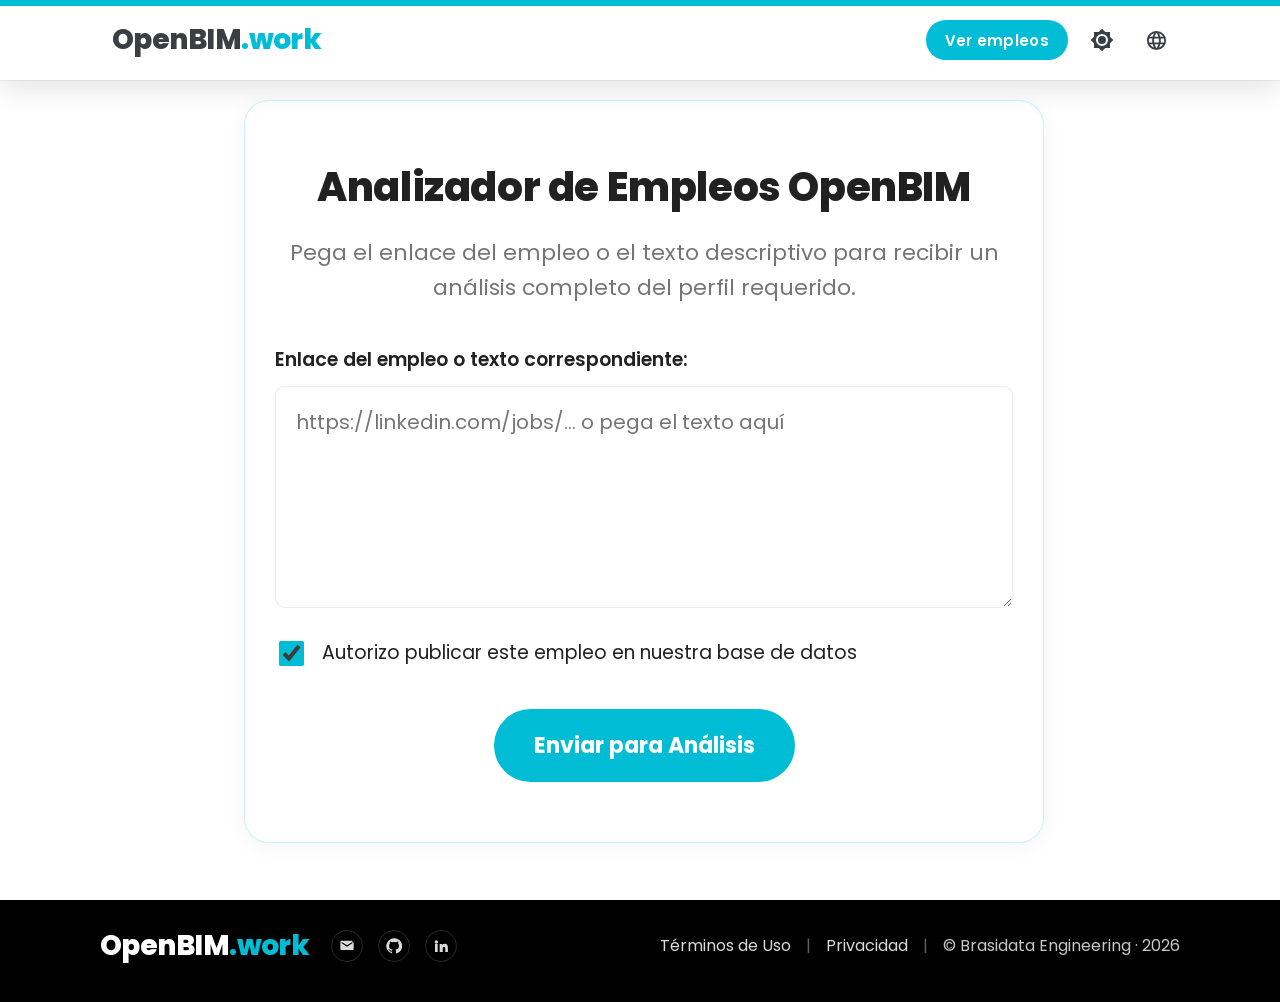
==== es/index.html @ c47ef0d1 "Deployed c40ba48 with MkDocs version: 1.6.1" ====
<!doctype html>
<html lang="es" class="no-js">
  <head>
    
      <meta charset="utf-8">
      <meta name="viewport" content="width=device-width,initial-scale=1">
      
        <meta name="description" content="Analise vagas e perfis profissionais na área de OpenBIM">
      
      
        <meta name="author" content="Elias M. P. Junior">
      
      
        <link rel="canonical" href="https://openbim.work/es/">
      
      
      
      
        
          <link rel="alternate" href="/" hreflang="en">
        
          <link rel="alternate" href="/pt/" hreflang="pt">
        
          <link rel="alternate" href="/es/" hreflang="es">
        
      
      
      <link rel="icon" href="../assets/images/logo-light.png">
      <meta name="generator" content="mkdocs-1.6.1, mkdocs-material-9.7.6">
    
    
      
        <title>Inicio - OpenBIM.work</title>
      
    
    
      <link rel="stylesheet" href="../assets/stylesheets/main.484c7ddc.min.css">
      
        
        <link rel="stylesheet" href="../assets/stylesheets/palette.ab4e12ef.min.css">
      
      


    
    
      
    
    
      
        
        
        <link rel="preconnect" href="https://fonts.gstatic.com" crossorigin>
        <link rel="stylesheet" href="https://fonts.googleapis.com/css?family=Poppins:300,300i,400,400i,700,700i%7CRoboto+Mono:400,400i,700,700i&display=fallback">
        <style>:root{--md-text-font:"Poppins";--md-code-font:"Roboto Mono"}</style>
      
    
    
      <link rel="stylesheet" href="../assets/stylesheets/extra.css?v=20">
    
    <script>__md_scope=new URL("..",location),__md_hash=e=>[...e].reduce(((e,_)=>(e<<5)-e+_.charCodeAt(0)),0),__md_get=(e,_=localStorage,t=__md_scope)=>JSON.parse(_.getItem(t.pathname+"."+e)),__md_set=(e,_,t=localStorage,a=__md_scope)=>{try{t.setItem(a.pathname+"."+e,JSON.stringify(_))}catch(e){}}</script>
    
      

    
    
  </head>
  
  
    
    
      
    
    
    
    
    <body dir="ltr" data-md-color-scheme="default" data-md-color-primary="cyan" data-md-color-accent="blue">
  
    
    <input class="md-toggle" data-md-toggle="drawer" type="checkbox" id="__drawer" autocomplete="off">
    <input class="md-toggle" data-md-toggle="search" type="checkbox" id="__search" autocomplete="off">
    <label class="md-overlay" for="__drawer"></label>
    <div data-md-component="skip">
      
    </div>
    <div data-md-component="announce">
      
    </div>
    
    
      

  






  
  
  
  


<header class="md-header md-header--shadow" data-md-component="header">
  <nav class="md-header__inner md-grid" aria-label="Cabecera">
    <a href="./" title="OpenBIM.work" class="md-header__button md-logo" aria-label="OpenBIM.work" data-md-component="logo">
      <style>
.ob-logo {
  font-family: 'Poppins', sans-serif;
  font-size: 1.4rem;
  font-weight: 800;
  letter-spacing: -0.02em;
  color: #3b3f43; /* default dark text for light theme */
  display: flex;
  align-items: center;
  text-decoration: none !important;
}
html[data-md-color-scheme="slate"] .ob-logo,
body[data-md-color-scheme="slate"] .ob-logo {
  color: #ffffff; /* white text for dark theme */
}
.ob-logo .work {
  color: #00bcd4; /* cyan for .work */
}
</style>
<div class="ob-logo">
  OpenBIM<span class="work">.work</span>
</div>
    </a>
    <label class="md-header__button md-icon" for="__drawer">
      
      <svg xmlns="http://www.w3.org/2000/svg" viewBox="0 0 24 24"><path d="M3 6h18v2H3zm0 5h18v2H3zm0 5h18v2H3z"/></svg>
    </label>
    <div class="md-header__title" data-md-component="header-title">
      <div class="md-header__ellipsis">
        <div class="md-header__topic">
          <span class="md-ellipsis">
            OpenBIM.work
          </span>
        </div>
        <div class="md-header__topic" data-md-component="header-topic">
          <span class="md-ellipsis">
            
              Inicio
            
          </span>
        </div>
      </div>
    </div>

    <div class="bd-header-actions" aria-label="Header actions">
      <div class="bd-header-ctas" aria-label="Header CTAs">
        <a class="bd-header-cta bd-header-cta--primary" href="#" target="_blank" rel="noopener">Ver empleos</a>
      </div>

      
        
          <form class="md-header__option" data-md-component="palette">
  
    
    
    
    <input class="md-option" data-md-color-media="" data-md-color-scheme="default" data-md-color-primary="cyan" data-md-color-accent="blue"  aria-label="Switch to dark mode"  type="radio" name="__palette" id="__palette_0">
    
      <label class="md-header__button md-icon" title="Switch to dark mode" for="__palette_1" hidden>
        <svg xmlns="http://www.w3.org/2000/svg" viewBox="0 0 24 24"><path d="M12 8a4 4 0 0 0-4 4 4 4 0 0 0 4 4 4 4 0 0 0 4-4 4 4 0 0 0-4-4m0 10a6 6 0 0 1-6-6 6 6 0 0 1 6-6 6 6 0 0 1 6 6 6 6 0 0 1-6 6m8-9.31V4h-4.69L12 .69 8.69 4H4v4.69L.69 12 4 15.31V20h4.69L12 23.31 15.31 20H20v-4.69L23.31 12z"/></svg>
      </label>
    
  
    
    
    
    <input class="md-option" data-md-color-media="" data-md-color-scheme="slate" data-md-color-primary="cyan" data-md-color-accent="blue"  aria-label="Switch to light mode"  type="radio" name="__palette" id="__palette_1">
    
      <label class="md-header__button md-icon" title="Switch to light mode" for="__palette_0" hidden>
        <svg xmlns="http://www.w3.org/2000/svg" viewBox="0 0 24 24"><path d="M12 18c-.89 0-1.74-.2-2.5-.55C11.56 16.5 13 14.42 13 12s-1.44-4.5-3.5-5.45C10.26 6.2 11.11 6 12 6a6 6 0 0 1 6 6 6 6 0 0 1-6 6m8-9.31V4h-4.69L12 .69 8.69 4H4v4.69L.69 12 4 15.31V20h4.69L12 23.31 15.31 20H20v-4.69L23.31 12z"/></svg>
      </label>
    
  
</form>
        
      
      
        <script>var palette=__md_get("__palette");if(palette&&palette.color){if("(prefers-color-scheme)"===palette.color.media){var media=matchMedia("(prefers-color-scheme: light)"),input=document.querySelector(media.matches?"[data-md-color-media='(prefers-color-scheme: light)']":"[data-md-color-media='(prefers-color-scheme: dark)']");palette.color.media=input.getAttribute("data-md-color-media"),palette.color.scheme=input.getAttribute("data-md-color-scheme"),palette.color.primary=input.getAttribute("data-md-color-primary"),palette.color.accent=input.getAttribute("data-md-color-accent")}for(var[key,value]of Object.entries(palette.color))document.body.setAttribute("data-md-color-"+key,value)}</script>
      
      
        <div class="md-header__option">
  <div class="md-select">
    
    <button class="md-header__button md-icon" aria-label="Seleccionar idioma">
      <svg xmlns="http://www.w3.org/2000/svg" viewBox="0 0 24 24"><path d="M16.36 14c.08-.66.14-1.32.14-2s-.06-1.34-.14-2h3.38c.16.64.26 1.31.26 2s-.1 1.36-.26 2m-5.15 5.56c.6-1.11 1.06-2.31 1.38-3.56h2.95a8.03 8.03 0 0 1-4.33 3.56M14.34 14H9.66c-.1-.66-.16-1.32-.16-2s.06-1.35.16-2h4.68c.09.65.16 1.32.16 2s-.07 1.34-.16 2M12 19.96c-.83-1.2-1.5-2.53-1.91-3.96h3.82c-.41 1.43-1.08 2.76-1.91 3.96M8 8H5.08A7.92 7.92 0 0 1 9.4 4.44C8.8 5.55 8.35 6.75 8 8m-2.92 8H8c.35 1.25.8 2.45 1.4 3.56A8 8 0 0 1 5.08 16m-.82-2C4.1 13.36 4 12.69 4 12s.1-1.36.26-2h3.38c-.08.66-.14 1.32-.14 2s.06 1.34.14 2M12 4.03c.83 1.2 1.5 2.54 1.91 3.97h-3.82c.41-1.43 1.08-2.77 1.91-3.97M18.92 8h-2.95a15.7 15.7 0 0 0-1.38-3.56c1.84.63 3.37 1.9 4.33 3.56M12 2C6.47 2 2 6.5 2 12a10 10 0 0 0 10 10 10 10 0 0 0 10-10A10 10 0 0 0 12 2"/></svg>
    </button>
    <div class="md-select__inner">
      <ul class="md-select__list">
        
          <li class="md-select__item">
            <a href="/" hreflang="en" class="md-select__link">
              English
            </a>
          </li>
        
          <li class="md-select__item">
            <a href="/pt/" hreflang="pt" class="md-select__link">
              Português
            </a>
          </li>
        
          <li class="md-select__item">
            <a href="/es/" hreflang="es" class="md-select__link">
              Español
            </a>
          </li>
        
      </ul>
    </div>
  </div>
</div>
      
    </div>

    
    
  </nav>
  
</header>
    
    <div class="md-container" data-md-component="container">
      
      
        
          
        
      
      <main class="md-main" data-md-component="main">
        <div class="md-main__inner md-grid">
          
            
              
                
              
              <div class="md-sidebar md-sidebar--primary" data-md-component="sidebar" data-md-type="navigation" >
                <div class="md-sidebar__scrollwrap">
                  <div class="md-sidebar__inner">
                    



<nav class="md-nav md-nav--primary" aria-label="Navegación" data-md-level="0">
  <label class="md-nav__title" for="__drawer">
    <a href="./" title="OpenBIM.work" class="md-nav__button md-logo" aria-label="OpenBIM.work" data-md-component="logo">
      <style>
.ob-logo {
  font-family: 'Poppins', sans-serif;
  font-size: 1.4rem;
  font-weight: 800;
  letter-spacing: -0.02em;
  color: #3b3f43; /* default dark text for light theme */
  display: flex;
  align-items: center;
  text-decoration: none !important;
}
html[data-md-color-scheme="slate"] .ob-logo,
body[data-md-color-scheme="slate"] .ob-logo {
  color: #ffffff; /* white text for dark theme */
}
.ob-logo .work {
  color: #00bcd4; /* cyan for .work */
}
</style>
<div class="ob-logo">
  OpenBIM<span class="work">.work</span>
</div>
    </a>
  </label>
  
  <ul class="md-nav__list" data-md-scrollfix>
    
      
    
  </ul>
</nav>
                  </div>
                </div>
              </div>
            
            
              
                
              
              <div class="md-sidebar md-sidebar--secondary" data-md-component="sidebar" data-md-type="toc" hidden>
                <div class="md-sidebar__scrollwrap">
                  <div class="md-sidebar__inner">
                    

<nav class="md-nav md-nav--secondary" aria-label="Tabla de contenidos">
  
  
  
  
</nav>
                  </div>
                </div>
              </div>
            
          
          
            <div class="md-content" data-md-component="content">
              
              <article class="md-content__inner md-typeset">
                
                  
  




<style>
.job-analyzer-container {
  max-width: 800px;
  margin: 0 auto;
  padding: 3rem 1.5rem;
  background: var(--md-default-bg-color);
  border-radius: 1.25rem;
  box-shadow: 0 4px 20px rgba(0,0,0,0.05);
  border: 1px solid rgba(0, 188, 212, 0.2);
  text-align: center;
}
html[data-md-color-scheme="slate"] .job-analyzer-container {
  background: var(--md-default-bg-color);
  box-shadow: 0 4px 20px rgba(0,0,0,0.25);
  border: 1px solid rgba(0, 188, 212, 0.4);
}

.job-analyzer-container h1 {
  font-size: 2rem;
  font-weight: 800;
  margin-bottom: 1rem;
  color: var(--md-default-fg-color);
}

.job-analyzer-container p.subtitle {
  font-size: 1.1rem;
  color: var(--md-default-fg-color--light);
  margin-bottom: 2rem;
}

.job-form {
  display: flex;
  flex-direction: column;
  gap: 1.5rem;
  text-align: left;
}

.form-group {
  display: flex;
  flex-direction: column;
  gap: 0.5rem;
}

.form-group label {
  font-weight: 600;
  font-size: 0.95rem;
  color: var(--md-default-fg-color);
}

.form-control {
  width: 100%;
  padding: 1rem;
  border-radius: 0.5rem;
  border: 1px solid var(--md-default-fg-color--lightest);
  background: var(--md-default-bg-color);
  color: var(--md-default-fg-color);
  font-family: inherit;
  font-size: 1rem;
  resize: vertical;
  transition: border-color 0.2s;
}

.form-control:focus {
  outline: none;
  border-color: #00bcd4;
  box-shadow: 0 0 0 3px rgba(0, 188, 212, 0.1);
}

.toggle-group {
  display: flex;
  align-items: center;
  gap: 0.75rem;
  cursor: pointer;
}

.toggle-group input[type="checkbox"] {
  width: 1.25rem;
  height: 1.25rem;
  cursor: pointer;
  accent-color: #00bcd4;
}

.toggle-group span {
  font-size: 0.95rem;
  color: var(--md-default-fg-color);
  user-select: none;
}

.btn-send {
  background-color: #00bcd4;
  color: #fff;
  border: none;
  padding: 1rem 2rem;
  border-radius: 999px;
  font-weight: 700;
  font-size: 1.1rem;
  cursor: pointer;
  transition: filter 0.2s;
  align-self: center;
  margin-top: 0.5rem;
}

.btn-send:hover {
  filter: brightness(0.9);
}
</style>

<div class="job-analyzer-container">
  <h1>Analizador de Empleos OpenBIM</h1>
  <p class="subtitle">Pega el enlace del empleo o el texto descriptivo para recibir un análisis completo del perfil requerido.</p>

  <form class="job-form" onsubmit="event.preventDefault(); alert('En desarrollo...');">
    <div class="form-group">
      <label for="job-input">Enlace del empleo o texto correspondiente:</label>
      <textarea id="job-input" class="form-control" rows="6" placeholder="https://linkedin.com/jobs/... o pega el texto aquí"></textarea>
    </div>

    <label class="toggle-group">
      <input type="checkbox" id="auth-publish" checked>
      <span>Autorizo publicar este empleo en nuestra base de datos</span>
    </label>

    <button type="submit" class="btn-send">Enviar para Análisis</button>
  </form>
</div>







  
  




  



                
              </article>
            </div>
          
          
<script>var target=document.getElementById(location.hash.slice(1));target&&target.name&&(target.checked=target.name.startsWith("__tabbed_"))</script>
        </div>
        
          <button type="button" class="md-top md-icon" data-md-component="top" hidden>
  
  <svg xmlns="http://www.w3.org/2000/svg" viewBox="0 0 24 24"><path d="M13 20h-2V8l-5.5 5.5-1.42-1.42L12 4.16l7.92 7.92-1.42 1.42L13 8z"/></svg>
  Volver al principio
</button>
        
      </main>
      


  
  


<div class="bd-section bd-footer" id="empresa">
<div class="bd-footer__inner">
<div class="bd-footer__top" style="border-bottom: none; padding-bottom: 0;">
<div class="bd-footer__brand">
<div class="ob-logo" style="font-family: 'Poppins', sans-serif; font-size: 1.4rem; font-weight: 800; letter-spacing: -0.02em; color: #ffffff; display: flex; align-items: center; text-decoration: none;">
  OpenBIM<span style="color: #00bcd4;">.work</span>
</div>
<div class="bd-footer__social" aria-label="Social links">
<a class="bd-footer__icon" href="mailto:contato@openbim.work" aria-label="Email">
<svg viewBox="0 0 24 24" aria-hidden="true"><path fill="currentColor" d="M20 8l-8 5-8-5V6l8 5 8-5m0-2H4c-1.11 0-2 .89-2 2v10c0 1.11.89 2 2 2h16c1.11 0 2-.89 2-2V8c0-1.11-.89-2-2-2Z"/></svg>
</a>
<a class="bd-footer__icon" href="https://github.com/OpenBIM-work" target="_blank" rel="noopener" aria-label="GitHub">
<svg viewBox="0 0 24 24" aria-hidden="true"><path fill="currentColor" d="M12 .5A11.5 11.5 0 0 0 8.36 22.93c.58.11.79-.25.79-.56v-2.02c-3.22.7-3.9-1.38-3.9-1.38-.53-1.34-1.3-1.7-1.3-1.7-1.06-.72.08-.71.08-.71 1.17.08 1.78 1.2 1.78 1.2 1.04 1.78 2.72 1.27 3.38.97.1-.75.41-1.27.74-1.56-2.57-.29-5.27-1.28-5.27-5.7 0-1.26.45-2.29 1.2-3.09-.12-.3-.52-1.47.12-3.07 0 0 .97-.31 3.18 1.18a11.1 11.1 0 0 1 5.8 0c2.21-1.49 3.18-1.18 3.18-1.18.64 1.6.24 2.77.12 3.07.75.8 1.2 1.83 1.2 3.09 0 4.43-2.7 5.4-5.28 5.69.42.36.79 1.07.79 2.16v3.2c0 .31.21.67.8.56A11.5 11.5 0 0 0 12 .5Z"/></svg>
</a>
<a class="bd-footer__icon" href="https://www.linkedin.com/company/openbim-work/" target="_blank" rel="noopener" aria-label="LinkedIn">
<svg viewBox="0 0 24 24" aria-hidden="true"><path fill="currentColor" d="M4.98 3.5A2.5 2.5 0 1 1 2.5 6a2.5 2.5 0 0 1 2.48-2.5M3 21V9h4v12H3m7 0V9h3.8v1.65h.05A4.2 4.2 0 0 1 17.6 8.6c4 0 4.75 2.6 4.75 6V21h-4v-5.2c0-1.25 0-2.85-1.75-2.85s-2 1.35-2 2.75V21h-4Z"/></svg>
</a>
</div>
</div>
<div class="bd-footer__meta">
<a href="#" class="bd-footer__link">Términos de Uso</a>
<span class="bd-footer__sep">|</span>
<a href="#" class="bd-footer__link">Privacidad</a>
<span class="bd-footer__sep">|</span>
<span class="bd-footer__copyright">© Brasidata Engineering · 2026</span>
</div>
</div>
</div>
</div>

    </div>
    <div class="md-dialog" data-md-component="dialog">
      <div class="md-dialog__inner md-typeset"></div>
    </div>
    
    
    
      
      
      <script id="__config" type="application/json">{"annotate": null, "base": "..", "features": ["navigation.top"], "search": "../assets/javascripts/workers/search.2c215733.min.js", "tags": null, "translations": {"clipboard.copied": "Copiado al portapapeles", "clipboard.copy": "Copiar al portapapeles", "search.result.more.one": "1 m\u00e1s en esta p\u00e1gina", "search.result.more.other": "# m\u00e1s en esta p\u00e1gina", "search.result.none": "No se encontraron documentos", "search.result.one": "1 documento encontrado", "search.result.other": "# documentos encontrados", "search.result.placeholder": "Teclee para comenzar b\u00fasqueda", "search.result.term.missing": "Falta", "select.version": "Seleccionar versi\u00f3n"}, "version": null}</script>
    
    
      <script src="../assets/javascripts/bundle.79ae519e.min.js"></script>
      
    
  </body>
</html>
---- assets/stylesheets/main.484c7ddc.min.css ----
@charset "UTF-8";html{-webkit-text-size-adjust:none;-moz-text-size-adjust:none;text-size-adjust:none;box-sizing:border-box}*,:after,:before{box-sizing:inherit}@media (prefers-reduced-motion){*,:after,:before{transition:none!important}}body{margin:0}a,button,input,label{-webkit-tap-highlight-color:transparent}a{color:inherit;text-decoration:none}hr{border:0;box-sizing:initial;display:block;height:.05rem;overflow:visible;padding:0}small{font-size:80%}sub,sup{line-height:1em}img{border-style:none}table{border-collapse:initial;border-spacing:0}td,th{font-weight:400;vertical-align:top}button{background:#0000;border:0;font-family:inherit;font-size:inherit;margin:0;padding:0}input{border:0;outline:none}:root{--md-primary-fg-color:#4051b5;--md-primary-fg-color--light:#5d6cc0;--md-primary-fg-color--dark:#303fa1;--md-primary-bg-color:#fff;--md-primary-bg-color--light:#ffffffb3;--md-accent-fg-color:#526cfe;--md-accent-fg-color--transparent:#526cfe1a;--md-accent-bg-color:#fff;--md-accent-bg-color--light:#ffffffb3}[data-md-color-scheme=default]{color-scheme:light}[data-md-color-scheme=default] img[src$="#gh-dark-mode-only"],[data-md-color-scheme=default] img[src$="#only-dark"]{display:none}:root,[data-md-color-scheme=default]{--md-hue:225deg;--md-default-fg-color:#000000de;--md-default-fg-color--light:#0000008a;--md-default-fg-color--lighter:#00000052;--md-default-fg-color--lightest:#00000012;--md-default-bg-color:#fff;--md-default-bg-color--light:#ffffffb3;--md-default-bg-color--lighter:#ffffff4d;--md-default-bg-color--lightest:#ffffff1f;--md-code-fg-color:#36464e;--md-code-bg-color:#f5f5f5;--md-code-bg-color--light:#f5f5f5b3;--md-code-bg-color--lighter:#f5f5f54d;--md-code-hl-color:#4287ff;--md-code-hl-color--light:#4287ff1a;--md-code-hl-number-color:#d52a2a;--md-code-hl-special-color:#db1457;--md-code-hl-function-color:#a846b9;--md-code-hl-constant-color:#6e59d9;--md-code-hl-keyword-color:#3f6ec6;--md-code-hl-string-color:#1c7d4d;--md-code-hl-name-color:var(--md-code-fg-color);--md-code-hl-operator-color:var(--md-default-fg-color--light);--md-code-hl-punctuation-color:var(--md-default-fg-color--light);--md-code-hl-comment-color:var(--md-default-fg-color--light);--md-code-hl-generic-color:var(--md-default-fg-color--light);--md-code-hl-variable-color:var(--md-default-fg-color--light);--md-typeset-color:var(--md-default-fg-color);--md-typeset-a-color:var(--md-primary-fg-color);--md-typeset-del-color:#f5503d26;--md-typeset-ins-color:#0bd57026;--md-typeset-kbd-color:#fafafa;--md-typeset-kbd-accent-color:#fff;--md-typeset-kbd-border-color:#b8b8b8;--md-typeset-mark-color:#ffff0080;--md-typeset-table-color:#0000001f;--md-typeset-table-color--light:rgba(0,0,0,.035);--md-admonition-fg-color:var(--md-default-fg-color);--md-admonition-bg-color:var(--md-default-bg-color);--md-warning-fg-color:#000000de;--md-warning-bg-color:#ff9;--md-footer-fg-color:#fff;--md-footer-fg-color--light:#ffffffb3;--md-footer-fg-color--lighter:#ffffff73;--md-footer-bg-color:#000000de;--md-footer-bg-color--dark:#00000052;--md-shadow-z1:0 0.2rem 0.5rem #0000000d,0 0 0.05rem #0000001a;--md-shadow-z2:0 0.2rem 0.5rem #0000001a,0 0 0.05rem #00000040;--md-shadow-z3:0 0.2rem 0.5rem #0003,0 0 0.05rem #00000059}.md-icon svg{fill:currentcolor;display:block;height:1.2rem;width:1.2rem}body{-webkit-font-smoothing:antialiased;-moz-osx-font-smoothing:grayscale;--md-text-font-family:var(--md-text-font,_),-apple-system,BlinkMacSystemFont,Helvetica,Arial,sans-serif;--md-code-font-family:var(--md-code-font,_),SFMono-Regular,Consolas,Menlo,monospace}aside,body,input{font-feature-settings:"kern","liga";color:var(--md-typeset-color);font-family:var(--md-text-font-family)}code,kbd,pre{font-feature-settings:"kern";font-family:var(--md-code-font-family)}:root{--md-typeset-table-sort-icon:url('data:image/svg+xml;charset=utf-8,<svg xmlns="http://www.w3.org/2000/svg" viewBox="0 0 24 24"><path d="m18 21-4-4h3V7h-3l4-4 4 4h-3v10h3M2 19v-2h10v2M2 13v-2h7v2M2 7V5h4v2z"/></svg>');--md-typeset-table-sort-icon--asc:url('data:image/svg+xml;charset=utf-8,<svg xmlns="http://www.w3.org/2000/svg" viewBox="0 0 24 24"><path d="M19 17h3l-4 4-4-4h3V3h2M2 17h10v2H2M6 5v2H2V5m0 6h7v2H2z"/></svg>');--md-typeset-table-sort-icon--desc:url('data:image/svg+xml;charset=utf-8,<svg xmlns="http://www.w3.org/2000/svg" viewBox="0 0 24 24"><path d="M19 7h3l-4-4-4 4h3v14h2M2 17h10v2H2M6 5v2H2V5m0 6h7v2H2z"/></svg>')}.md-typeset{-webkit-print-color-adjust:exact;color-adjust:exact;font-size:.8rem;line-height:1.6;overflow-wrap:break-word}@media print{.md-typeset{font-size:.68rem}}.md-typeset blockquote,.md-typeset dl,.md-typeset figure,.md-typeset ol,.md-typeset pre,.md-typeset ul{margin-bottom:1em;margin-top:1em}.md-typeset h1{color:var(--md-default-fg-color--light);font-size:2em;line-height:1.3;margin:0 0 1.25em}.md-typeset h1,.md-typeset h2{font-weight:300;letter-spacing:-.01em}.md-typeset h2{font-size:1.5625em;line-height:1.4;margin:1.6em 0 .64em}.md-typeset h3{font-size:1.25em;font-weight:400;letter-spacing:-.01em;line-height:1.5;margin:1.6em 0 .8em}.md-typeset h2+h3{margin-top:.8em}.md-typeset h4{font-weight:700;letter-spacing:-.01em;margin:1em 0}.md-typeset h5,.md-typeset h6{color:var(--md-default-fg-color--light);font-size:.8em;font-weight:700;letter-spacing:-.01em;margin:1.25em 0}.md-typeset h5{text-transform:uppercase}.md-typeset h5 code{text-transform:none}.md-typeset hr{border-bottom:.05rem solid var(--md-default-fg-color--lightest);display:flow-root;margin:1.5em 0}.md-typeset a{color:var(--md-typeset-a-color);word-break:break-word}.md-typeset a,.md-typeset a:before{transition:color 125ms}.md-typeset a:focus,.md-typeset a:hover{color:var(--md-accent-fg-color)}.md-typeset a:focus code,.md-typeset a:hover code{background-color:var(--md-accent-fg-color--transparent);color:var(--md-accent-fg-color)}.md-typeset a code{color:var(--md-typeset-a-color)}.md-typeset a.focus-visible{outline-color:var(--md-accent-fg-color);outline-offset:.2rem}.md-typeset code,.md-typeset kbd,.md-typeset pre{color:var(--md-code-fg-color);direction:ltr;font-variant-ligatures:none;transition:background-color 125ms}@media print{.md-typeset code,.md-typeset kbd,.md-typeset pre{white-space:pre-wrap}}.md-typeset code{background-color:var(--md-code-bg-color);border-radius:.1rem;-webkit-box-decoration-break:clone;box-decoration-break:clone;font-size:.85em;padding:0 .2941176471em;transition:color 125ms,background-color 125ms;word-break:break-word}.md-typeset code:not(.focus-visible){-webkit-tap-highlight-color:transparent;outline:none}.md-typeset pre{display:flow-root;line-height:1.4;position:relative}.md-typeset pre>code{-webkit-box-decoration-break:slice;box-decoration-break:slice;box-shadow:none;display:block;margin:0;outline-color:var(--md-accent-fg-color);overflow:auto;padding:.7720588235em 1.1764705882em;scrollbar-color:var(--md-default-fg-color--lighter) #0000;scrollbar-width:thin;touch-action:auto;word-break:normal}.md-typeset pre>code:hover{scrollbar-color:var(--md-accent-fg-color) #0000}.md-typeset pre>code::-webkit-scrollbar{height:.2rem;width:.2rem}.md-typeset pre>code::-webkit-scrollbar-thumb{background-color:var(--md-default-fg-color--lighter)}.md-typeset pre>code::-webkit-scrollbar-thumb:hover{background-color:var(--md-accent-fg-color)}.md-typeset kbd{background-color:var(--md-typeset-kbd-color);border-radius:.1rem;box-shadow:0 .1rem 0 .05rem var(--md-typeset-kbd-border-color),0 .1rem 0 var(--md-typeset-kbd-border-color),0 -.1rem .2rem var(--md-typeset-kbd-accent-color) inset;color:var(--md-default-fg-color);display:inline-block;font-size:.75em;padding:0 .6666666667em;vertical-align:text-top;word-break:break-word}.md-typeset mark{background-color:var(--md-typeset-mark-color);-webkit-box-decoration-break:clone;box-decoration-break:clone;color:inherit;word-break:break-word}.md-typeset abbr{cursor:help;text-decoration:none}.md-typeset [data-preview],.md-typeset abbr{border-bottom:.05rem dotted var(--md-default-fg-color--light)}.md-typeset small{opacity:.75}[dir=ltr] .md-typeset sub,[dir=ltr] .md-typeset sup{margin-left:.078125em}[dir=rtl] .md-typeset sub,[dir=rtl] .md-typeset sup{margin-right:.078125em}[dir=ltr] .md-typeset blockquote{padding-left:.6rem}[dir=rtl] .md-typeset blockquote{padding-right:.6rem}[dir=ltr] .md-typeset blockquote{border-left:.2rem solid var(--md-default-fg-color--lighter)}[dir=rtl] .md-typeset blockquote{border-right:.2rem solid var(--md-default-fg-color--lighter)}.md-typeset blockquote{color:var(--md-default-fg-color--light);margin-left:0;margin-right:0}.md-typeset ul{list-style-type:disc}.md-typeset ul[type]{list-style-type:revert-layer}[dir=ltr] .md-typeset ol,[dir=ltr] .md-typeset ul{margin-left:.625em}[dir=rtl] .md-typeset ol,[dir=rtl] .md-typeset ul{margin-right:.625em}.md-typeset ol,.md-typeset ul{padding:0}.md-typeset ol:not([hidden]),.md-typeset ul:not([hidden]){display:flow-root}.md-typeset ol ol,.md-typeset ul ol{list-style-type:lower-alpha}.md-typeset ol ol ol,.md-typeset ul ol ol{list-style-type:lower-roman}.md-typeset ol ol ol ol,.md-typeset ul ol ol ol{list-style-type:upper-alpha}.md-typeset ol ol ol ol ol,.md-typeset ul ol ol ol ol{list-style-type:upper-roman}.md-typeset ol[type],.md-typeset ul[type]{list-style-type:revert-layer}[dir=ltr] .md-typeset ol li,[dir=ltr] .md-typeset ul li{margin-left:1.25em}[dir=rtl] .md-typeset ol li,[dir=rtl] .md-typeset ul li{margin-right:1.25em}.md-typeset ol li,.md-typeset ul li{margin-bottom:.5em}.md-typeset ol li blockquote,.md-typeset ol li p,.md-typeset ul li blockquote,.md-typeset ul li p{margin:.5em 0}.md-typeset ol li:last-child,.md-typeset ul li:last-child{margin-bottom:0}[dir=ltr] .md-typeset ol li ol,[dir=ltr] .md-typeset ol li ul,[dir=ltr] .md-typeset ul li ol,[dir=ltr] .md-typeset ul li ul{margin-left:.625em}[dir=rtl] .md-typeset ol li ol,[dir=rtl] .md-typeset ol li ul,[dir=rtl] .md-typeset ul li ol,[dir=rtl] .md-typeset ul li ul{margin-right:.625em}.md-typeset ol li ol,.md-typeset ol li ul,.md-typeset ul li ol,.md-typeset ul li ul{margin-bottom:.5em;margin-top:.5em}[dir=ltr] .md-typeset dd{margin-left:1.875em}[dir=rtl] .md-typeset dd{margin-right:1.875em}.md-typeset dd{margin-bottom:1.5em;margin-top:1em}.md-typeset img,.md-typeset svg,.md-typeset video{height:auto;max-width:100%}.md-typeset img[align=left]{margin:1em 1em 1em 0}.md-typeset img[align=right]{margin:1em 0 1em 1em}.md-typeset img[align]:only-child{margin-top:0}.md-typeset figure{display:flow-root;margin:1em auto;max-width:100%;text-align:center;width:fit-content}.md-typeset figure img{display:block;margin:0 auto}.md-typeset figcaption{font-style:italic;margin:1em auto;max-width:24rem}.md-typeset iframe{max-width:100%}.md-typeset table:not([class]){background-color:var(--md-default-bg-color);border:.05rem solid var(--md-typeset-table-color);border-radius:.1rem;display:inline-block;font-size:.64rem;max-width:100%;overflow:auto;touch-action:auto}@media print{.md-typeset table:not([class]){display:table}}.md-typeset table:not([class])+*{margin-top:1.5em}.md-typeset table:not([class]) td>:first-child,.md-typeset table:not([class]) th>:first-child{margin-top:0}.md-typeset table:not([class]) td>:last-child,.md-typeset table:not([class]) th>:last-child{margin-bottom:0}.md-typeset table:not([class]) td:not([align]),.md-typeset table:not([class]) th:not([align]){text-align:left}[dir=rtl] .md-typeset table:not([class]) td:not([align]),[dir=rtl] .md-typeset table:not([class]) th:not([align]){text-align:right}.md-typeset table:not([class]) th{font-weight:700;min-width:5rem;padding:.9375em 1.25em;vertical-align:top}.md-typeset table:not([class]) td{border-top:.05rem solid var(--md-typeset-table-color);padding:.9375em 1.25em;vertical-align:top}.md-typeset table:not([class]) tbody tr{transition:background-color 125ms}.md-typeset table:not([class]) tbody tr:hover{background-color:var(--md-typeset-table-color--light);box-shadow:0 .05rem 0 var(--md-default-bg-color) inset}.md-typeset table:not([class]) a{word-break:normal}.md-typeset table th[role=columnheader]{cursor:pointer}[dir=ltr] .md-typeset table th[role=columnheader]:after{margin-left:.5em}[dir=rtl] .md-typeset table th[role=columnheader]:after{margin-right:.5em}.md-typeset table th[role=columnheader]:after{content:"";display:inline-block;height:1.2em;-webkit-mask-image:var(--md-typeset-table-sort-icon);mask-image:var(--md-typeset-table-sort-icon);-webkit-mask-repeat:no-repeat;mask-repeat:no-repeat;-webkit-mask-size:contain;mask-size:contain;transition:background-color 125ms;vertical-align:text-bottom;width:1.2em}.md-typeset table th[role=columnheader]:hover:after{background-color:var(--md-default-fg-color--lighter)}.md-typeset table th[role=columnheader][aria-sort=ascending]:after{background-color:var(--md-default-fg-color--light);-webkit-mask-image:var(--md-typeset-table-sort-icon--asc);mask-image:var(--md-typeset-table-sort-icon--asc)}.md-typeset table th[role=columnheader][aria-sort=descending]:after{background-color:var(--md-default-fg-color--light);-webkit-mask-image:var(--md-typeset-table-sort-icon--desc);mask-image:var(--md-typeset-table-sort-icon--desc)}.md-typeset__scrollwrap{margin:1em -.8rem;overflow-x:auto;touch-action:auto}.md-typeset__table{display:inline-block;margin-bottom:.5em;padding:0 .8rem}@media print{.md-typeset__table{display:block}}html .md-typeset__table table{display:table;margin:0;overflow:hidden;width:100%}@media screen and (max-width:44.984375em){.md-content__inner>pre{margin:1em -.8rem}.md-content__inner>pre code{border-radius:0}}.md-typeset .md-author{border-radius:100%;display:block;flex-shrink:0;height:1.6rem;overflow:hidden;position:relative;transition:color 125ms,transform 125ms;width:1.6rem}.md-typeset .md-author img{display:block}.md-typeset .md-author--more{background:var(--md-default-fg-color--lightest);color:var(--md-default-fg-color--lighter);font-size:.6rem;font-weight:700;line-height:1.6rem;text-align:center}.md-typeset .md-author--long{height:2.4rem;width:2.4rem}.md-typeset a.md-author{transform:scale(1)}.md-typeset a.md-author img{border-radius:100%;filter:grayscale(100%) opacity(75%);transition:filter 125ms}.md-typeset a.md-author:focus,.md-typeset a.md-author:hover{transform:scale(1.1);z-index:1}.md-typeset a.md-author:focus img,.md-typeset a.md-author:hover img{filter:grayscale(0)}.md-banner{background-color:var(--md-footer-bg-color);color:var(--md-footer-fg-color);overflow:auto}@media print{.md-banner{display:none}}.md-banner--warning{background-color:var(--md-warning-bg-color);color:var(--md-warning-fg-color)}.md-banner__inner{font-size:.7rem;margin:.6rem auto;padding:0 .8rem}[dir=ltr] .md-banner__button{float:right}[dir=rtl] .md-banner__button{float:left}.md-banner__button{color:inherit;cursor:pointer;transition:opacity .25s}.no-js .md-banner__button{display:none}.md-banner__button:hover{opacity:.7}html{font-size:125%;height:100%;overflow-x:hidden}@media screen and (min-width:100em){html{font-size:137.5%}}@media screen and (min-width:125em){html{font-size:150%}}body{background-color:var(--md-default-bg-color);display:flex;flex-direction:column;font-size:.5rem;min-height:100%;position:relative;width:100%}@media print{body{display:block}}@media screen and (max-width:59.984375em){body[data-md-scrolllock]{position:fixed}}.md-grid{margin-left:auto;margin-right:auto;max-width:61rem}.md-container{display:flex;flex-direction:column;flex-grow:1}@media print{.md-container{display:block}}.md-main{flex-grow:1}.md-main__inner{display:flex;height:100%;margin-top:1.5rem}.md-ellipsis{overflow:hidden;text-overflow:ellipsis}.md-toggle{display:none}.md-option{height:0;opacity:0;position:absolute;width:0}.md-option:checked+label:not([hidden]){display:block}.md-option.focus-visible+label{outline-color:var(--md-accent-fg-color);outline-style:auto}.md-skip{background-color:var(--md-default-fg-color);border-radius:.1rem;color:var(--md-default-bg-color);font-size:.64rem;margin:.5rem;opacity:0;outline-color:var(--md-accent-fg-color);padding:.3rem .5rem;position:fixed;transform:translateY(.4rem);z-index:-1}.md-skip:focus{opacity:1;transform:translateY(0);transition:transform .25s cubic-bezier(.4,0,.2,1),opacity 175ms 75ms;z-index:10}@page{margin:25mm}:root{--md-clipboard-icon:url('data:image/svg+xml;charset=utf-8,<svg xmlns="http://www.w3.org/2000/svg" viewBox="0 0 24 24"><path d="M19 21H8V7h11m0-2H8a2 2 0 0 0-2 2v14a2 2 0 0 0 2 2h11a2 2 0 0 0 2-2V7a2 2 0 0 0-2-2m-3-4H4a2 2 0 0 0-2 2v14h2V3h12z"/></svg>')}.md-clipboard{border-radius:.1rem;color:var(--md-default-fg-color--lightest);cursor:pointer;height:1.5em;outline-color:var(--md-accent-fg-color);outline-offset:.1rem;transition:color .25s;width:1.5em;z-index:1}@media print{.md-clipboard{display:none}}.md-clipboard:not(.focus-visible){-webkit-tap-highlight-color:transparent;outline:none}:hover>.md-clipboard{color:var(--md-default-fg-color--light)}.md-clipboard:focus,.md-clipboard:hover{color:var(--md-accent-fg-color)}.md-clipboard:after{background-color:currentcolor;content:"";display:block;height:1.125em;margin:0 auto;-webkit-mask-image:var(--md-clipboard-icon);mask-image:var(--md-clipboard-icon);-webkit-mask-position:center;mask-position:center;-webkit-mask-repeat:no-repeat;mask-repeat:no-repeat;-webkit-mask-size:contain;mask-size:contain;width:1.125em}.md-clipboard--inline{cursor:pointer}.md-clipboard--inline code{transition:color .25s,background-color .25s}.md-clipboard--inline:focus code,.md-clipboard--inline:hover code{background-color:var(--md-accent-fg-color--transparent);color:var(--md-accent-fg-color)}:root{--md-code-select-icon:url('data:image/svg+xml;charset=utf-8,<svg xmlns="http://www.w3.org/2000/svg" viewBox="0 0 24 24"><path d="M19 19h-4v2h4c1.1 0 2-.9 2-2v-4h-2m0-12h-4v2h4v4h2V5c0-1.1-.9-2-2-2M5 5h4V3H5c-1.1 0-2 .9-2 2v4h2m0 6H3v4c0 1.1.9 2 2 2h4v-2H5zm2-4h2v2H7zm4 0h2v2h-2zm4 0h2v2h-2zM7 7h2v2H7zm4 0h2v2h-2zm4 0h2v2h-2zm-8 8h2v2H7zm4 0h2v2h-2zm4 0h2v2h-2z"/></svg>');--md-code-copy-icon:url('data:image/svg+xml;charset=utf-8,<svg xmlns="http://www.w3.org/2000/svg" viewBox="0 0 24 24"><path d="M19 21H8V7h11m0-2H8a2 2 0 0 0-2 2v14a2 2 0 0 0 2 2h11a2 2 0 0 0 2-2V7a2 2 0 0 0-2-2m-3-4H4a2 2 0 0 0-2 2v14h2V3h12z"/></svg>')}.md-typeset .md-code__content{display:grid}.md-code__nav{background-color:var(--md-code-bg-color--lighter);border-radius:.1rem;display:flex;gap:.2rem;padding:.2rem;position:absolute;right:.25em;top:.25em;transition:background-color .25s;z-index:1}:hover>.md-code__nav{background-color:var(--md-code-bg-color--light)}.md-code__button{color:var(--md-default-fg-color--lightest);cursor:pointer;display:block;height:1.5em;outline-color:var(--md-accent-fg-color);outline-offset:.1rem;transition:color .25s;width:1.5em}:hover>*>.md-code__button{color:var(--md-default-fg-color--light)}.md-code__button.focus-visible,.md-code__button:hover{color:var(--md-accent-fg-color)}.md-code__button--active{color:var(--md-default-fg-color)!important}.md-code__button:after{background-color:currentcolor;content:"";display:block;height:1.125em;margin:0 auto;-webkit-mask-position:center;mask-position:center;-webkit-mask-repeat:no-repeat;mask-repeat:no-repeat;-webkit-mask-size:contain;mask-size:contain;width:1.125em}.md-code__button[data-md-type=select]:after{-webkit-mask-image:var(--md-code-select-icon);mask-image:var(--md-code-select-icon)}.md-code__button[data-md-type=copy]:after{-webkit-mask-image:var(--md-code-copy-icon);mask-image:var(--md-code-copy-icon)}@keyframes consent{0%{opacity:0;transform:translateY(100%)}to{opacity:1;transform:translateY(0)}}@keyframes overlay{0%{opacity:0}to{opacity:1}}.md-consent__overlay{animation:overlay .25s both;-webkit-backdrop-filter:blur(.1rem);backdrop-filter:blur(.1rem);background-color:#0000008a;height:100%;opacity:1;position:fixed;top:0;width:100%;z-index:5}.md-consent__inner{animation:consent .5s cubic-bezier(.1,.7,.1,1) both;background-color:var(--md-default-bg-color);border:0;border-radius:.1rem;bottom:0;box-shadow:0 0 .2rem #0000001a,0 .2rem .4rem #0003;max-height:100%;overflow:auto;padding:0;position:fixed;width:100%;z-index:5}.md-consent__form{padding:.8rem}.md-consent__settings{display:none;margin:1em 0}input:checked+.md-consent__settings{display:block}.md-consent__controls{margin-bottom:.8rem}.md-typeset .md-consent__controls .md-button{display:inline}@media screen and (max-width:44.984375em){.md-typeset .md-consent__controls .md-button{display:block;margin-top:.4rem;text-align:center;width:100%}}.md-consent label{cursor:pointer}.md-content{flex-grow:1;min-width:0}.md-content__inner{margin:0 .8rem 1.2rem;padding-top:.6rem}@media screen and (min-width:76.25em){[dir=ltr] .md-sidebar--primary:not([hidden])~.md-content>.md-content__inner{margin-left:1.2rem}[dir=ltr] .md-sidebar--secondary:not([hidden])~.md-content>.md-content__inner,[dir=rtl] .md-sidebar--primary:not([hidden])~.md-content>.md-content__inner{margin-right:1.2rem}[dir=rtl] .md-sidebar--secondary:not([hidden])~.md-content>.md-content__inner{margin-left:1.2rem}}.md-content__inner:before{content:"";display:block;height:.4rem}.md-content__inner>:last-child{margin-bottom:0}[dir=ltr] .md-content__button{float:right}[dir=rtl] .md-content__button{float:left}[dir=ltr] .md-content__button{margin-left:.4rem}[dir=rtl] .md-content__button{margin-right:.4rem}.md-content__button{margin:.4rem 0;padding:0}@media print{.md-content__button{display:none}}.md-typeset .md-content__button{color:var(--md-default-fg-color--lighter)}.md-content__button svg{display:inline;vertical-align:top}[dir=rtl] .md-content__button svg{transform:scaleX(-1)}[dir=ltr] .md-dialog{right:.8rem}[dir=rtl] .md-dialog{left:.8rem}.md-dialog{background-color:var(--md-default-fg-color);border-radius:.1rem;bottom:.8rem;box-shadow:var(--md-shadow-z3);min-width:11.1rem;opacity:0;padding:.4rem .6rem;pointer-events:none;position:fixed;transform:translateY(100%);transition:transform 0ms .4s,opacity .4s;z-index:4}@media print{.md-dialog{display:none}}.md-dialog--active{opacity:1;pointer-events:auto;transform:translateY(0);transition:transform .4s cubic-bezier(.075,.85,.175,1),opacity .4s}.md-dialog__inner{color:var(--md-default-bg-color);font-size:.7rem}.md-feedback{margin:2em 0 1em;text-align:center}.md-feedback fieldset{border:none;margin:0;padding:0}.md-feedback__title{font-weight:700;margin:1em auto}.md-feedback__inner{position:relative}.md-feedback__list{display:flex;flex-wrap:wrap;place-content:baseline center;position:relative}.md-feedback__list:hover .md-icon:not(:disabled){color:var(--md-default-fg-color--lighter)}:disabled .md-feedback__list{min-height:1.8rem}.md-feedback__icon{color:var(--md-default-fg-color--light);cursor:pointer;flex-shrink:0;margin:0 .1rem;transition:color 125ms}.md-feedback__icon:not(:disabled).md-icon:hover{color:var(--md-accent-fg-color)}.md-feedback__icon:disabled{color:var(--md-default-fg-color--lightest);pointer-events:none}.md-feedback__note{opacity:0;position:relative;transform:translateY(.4rem);transition:transform .4s cubic-bezier(.1,.7,.1,1),opacity .15s}.md-feedback__note>*{margin:0 auto;max-width:16rem}:disabled .md-feedback__note{opacity:1;transform:translateY(0)}@media print{.md-feedback{display:none}}.md-footer{background-color:var(--md-footer-bg-color);color:var(--md-footer-fg-color)}@media print{.md-footer{display:none}}.md-footer__inner{justify-content:space-between;overflow:auto;padding:.2rem}.md-footer__inner:not([hidden]){display:flex}.md-footer__link{align-items:end;display:flex;flex-grow:0.01;margin-bottom:.4rem;margin-top:1rem;max-width:100%;outline-color:var(--md-accent-fg-color);overflow:hidden;transition:opacity .25s}.md-footer__link:focus,.md-footer__link:hover{opacity:.7}[dir=rtl] .md-footer__link svg{transform:scaleX(-1)}@media screen and (max-width:44.984375em){.md-footer__link--prev{flex-shrink:0}.md-footer__link--prev .md-footer__title{display:none}}[dir=ltr] .md-footer__link--next{margin-left:auto}[dir=rtl] .md-footer__link--next{margin-right:auto}.md-footer__link--next{text-align:right}[dir=rtl] .md-footer__link--next{text-align:left}.md-footer__title{flex-grow:1;font-size:.9rem;margin-bottom:.7rem;max-width:calc(100% - 2.4rem);padding:0 1rem;white-space:nowrap}.md-footer__button{margin:.2rem;padding:.4rem}.md-footer__direction{font-size:.64rem;opacity:.7}.md-footer-meta{background-color:var(--md-footer-bg-color--dark)}.md-footer-meta__inner{display:flex;flex-wrap:wrap;justify-content:space-between;padding:.2rem}html .md-footer-meta.md-typeset a{color:var(--md-footer-fg-color--light)}html .md-footer-meta.md-typeset a:focus,html .md-footer-meta.md-typeset a:hover{color:var(--md-footer-fg-color)}.md-copyright{color:var(--md-footer-fg-color--lighter);font-size:.64rem;margin:auto .6rem;padding:.4rem 0;width:100%}@media screen and (min-width:45em){.md-copyright{width:auto}}.md-copyright__highlight{color:var(--md-footer-fg-color--light)}.md-social{display:inline-flex;gap:.2rem;margin:0 .4rem;padding:.2rem 0 .6rem}@media screen and (min-width:45em){.md-social{padding:.6rem 0}}.md-social__link{display:inline-block;height:1.6rem;text-align:center;width:1.6rem}.md-social__link:before{line-height:1.9}.md-social__link svg{fill:currentcolor;max-height:.8rem;vertical-align:-25%}.md-typeset .md-button{border:.1rem solid;border-radius:.1rem;color:var(--md-primary-fg-color);cursor:pointer;display:inline-block;font-weight:700;padding:.625em 2em;transition:color 125ms,background-color 125ms,border-color 125ms}.md-typeset .md-button--primary{background-color:var(--md-primary-fg-color);border-color:var(--md-primary-fg-color);color:var(--md-primary-bg-color)}.md-typeset .md-button:focus,.md-typeset .md-button:hover{background-color:var(--md-accent-fg-color);border-color:var(--md-accent-fg-color);color:var(--md-accent-bg-color)}[dir=ltr] .md-typeset .md-input{border-top-left-radius:.1rem}[dir=ltr] .md-typeset .md-input,[dir=rtl] .md-typeset .md-input{border-top-right-radius:.1rem}[dir=rtl] .md-typeset .md-input{border-top-left-radius:.1rem}.md-typeset .md-input{border-bottom:.1rem solid var(--md-default-fg-color--lighter);box-shadow:var(--md-shadow-z1);font-size:.8rem;height:1.8rem;padding:0 .6rem;transition:border .25s,box-shadow .25s}.md-typeset .md-input:focus,.md-typeset .md-input:hover{border-bottom-color:var(--md-accent-fg-color);box-shadow:var(--md-shadow-z2)}.md-typeset .md-input--stretch{width:100%}.md-header{background-color:var(--md-primary-fg-color);box-shadow:0 0 .2rem #0000,0 .2rem .4rem #0000;color:var(--md-primary-bg-color);display:block;left:0;position:sticky;right:0;top:0;z-index:4}@media print{.md-header{display:none}}.md-header[hidden]{transform:translateY(-100%);transition:transform .25s cubic-bezier(.8,0,.6,1),box-shadow .25s}.md-header--shadow{box-shadow:0 0 .2rem #0000001a,0 .2rem .4rem #0003;transition:transform .25s cubic-bezier(.1,.7,.1,1),box-shadow .25s}.md-header__inner{align-items:center;display:flex;padding:0 .2rem}.md-header__button{color:currentcolor;cursor:pointer;margin:.2rem;outline-color:var(--md-accent-fg-color);padding:.4rem;position:relative;transition:opacity .25s;vertical-align:middle;z-index:1}.md-header__button:hover{opacity:.7}.md-header__button:not([hidden]){display:inline-block}.md-header__button:not(.focus-visible){-webkit-tap-highlight-color:transparent;outline:none}.md-header__button.md-logo{margin:.2rem;padding:.4rem}@media screen and (max-width:76.234375em){.md-header__button.md-logo{display:none}}.md-header__button.md-logo img,.md-header__button.md-logo svg{fill:currentcolor;display:block;height:1.2rem;width:auto}@media screen and (min-width:60em){.md-header__button[for=__search]{display:none}}.no-js .md-header__button[for=__search]{display:none}[dir=rtl] .md-header__button[for=__search] svg{transform:scaleX(-1)}@media screen and (min-width:76.25em){.md-header__button[for=__drawer]{display:none}}.md-header__topic{display:flex;max-width:100%;position:absolute;transition:transform .4s cubic-bezier(.1,.7,.1,1),opacity .15s;white-space:nowrap}.md-header__topic+.md-header__topic{opacity:0;pointer-events:none;transform:translateX(1.25rem);transition:transform .4s cubic-bezier(1,.7,.1,.1),opacity .15s;z-index:-1}[dir=rtl] .md-header__topic+.md-header__topic{transform:translateX(-1.25rem)}.md-header__topic:first-child{font-weight:700}[dir=ltr] .md-header__title{margin-left:1rem;margin-right:.4rem}[dir=rtl] .md-header__title{margin-left:.4rem;margin-right:1rem}.md-header__title{flex-grow:1;font-size:.9rem;height:2.4rem;line-height:2.4rem}.md-header__title--active .md-header__topic{opacity:0;pointer-events:none;transform:translateX(-1.25rem);transition:transform .4s cubic-bezier(1,.7,.1,.1),opacity .15s;z-index:-1}[dir=rtl] .md-header__title--active .md-header__topic{transform:translateX(1.25rem)}.md-header__title--active .md-header__topic+.md-header__topic{opacity:1;pointer-events:auto;transform:translateX(0);transition:transform .4s cubic-bezier(.1,.7,.1,1),opacity .15s;z-index:0}.md-header__title>.md-header__ellipsis{height:100%;position:relative;width:100%}.md-header__option{display:flex;flex-shrink:0;max-width:100%;transition:max-width 0ms .25s,opacity .25s .25s;white-space:nowrap}[data-md-toggle=search]:checked~.md-header .md-header__option{max-width:0;opacity:0;transition:max-width 0ms,opacity 0ms}.md-header__option>input{bottom:0}.md-header__source{display:none}@media screen and (min-width:60em){[dir=ltr] .md-header__source{margin-left:1rem}[dir=rtl] .md-header__source{margin-right:1rem}.md-header__source{display:block;max-width:11.7rem;width:11.7rem}}@media screen and (min-width:76.25em){[dir=ltr] .md-header__source{margin-left:1.4rem}[dir=rtl] .md-header__source{margin-right:1.4rem}}.md-meta{color:var(--md-default-fg-color--light);font-size:.7rem;line-height:1.3}.md-meta__list{display:inline-flex;flex-wrap:wrap;list-style:none;margin:0;padding:0}.md-meta__item:not(:last-child):after{content:"·";margin-left:.2rem;margin-right:.2rem}.md-meta__link{color:var(--md-typeset-a-color)}.md-meta__link:focus,.md-meta__link:hover{color:var(--md-accent-fg-color)}.md-draft{background-color:#ff1744;border-radius:.125em;color:#fff;display:inline-block;font-weight:700;padding-left:.5714285714em;padding-right:.5714285714em}:root{--md-nav-icon--prev:url('data:image/svg+xml;charset=utf-8,<svg xmlns="http://www.w3.org/2000/svg" viewBox="0 0 24 24"><path d="M20 11v2H8l5.5 5.5-1.42 1.42L4.16 12l7.92-7.92L13.5 5.5 8 11z"/></svg>');--md-nav-icon--next:url('data:image/svg+xml;charset=utf-8,<svg xmlns="http://www.w3.org/2000/svg" viewBox="0 0 24 24"><path d="M8.59 16.58 13.17 12 8.59 7.41 10 6l6 6-6 6z"/></svg>');--md-toc-icon:url('data:image/svg+xml;charset=utf-8,<svg xmlns="http://www.w3.org/2000/svg" viewBox="0 0 24 24"><path d="M3 9h14V7H3zm0 4h14v-2H3zm0 4h14v-2H3zm16 0h2v-2h-2zm0-10v2h2V7zm0 6h2v-2h-2z"/></svg>')}.md-nav{font-size:.7rem;line-height:1.3}.md-nav__title{color:var(--md-default-fg-color--light);display:block;font-weight:700;overflow:hidden;padding:0 .6rem;text-overflow:ellipsis}.md-nav__title .md-nav__button{display:none}.md-nav__title .md-nav__button img{height:100%;width:auto}.md-nav__title .md-nav__button.md-logo img,.md-nav__title .md-nav__button.md-logo svg{fill:currentcolor;display:block;height:2.4rem;max-width:100%;object-fit:contain;width:auto}.md-nav__list{list-style:none;margin:0;padding:0}.md-nav__link{align-items:flex-start;display:flex;gap:.4rem;margin-top:.625em;scroll-snap-align:start;transition:color 125ms}.md-nav__link--passed,.md-nav__link--passed code{color:var(--md-default-fg-color--light)}.md-nav__item .md-nav__link--active,.md-nav__item .md-nav__link--active code{color:var(--md-typeset-a-color)}.md-nav__link .md-ellipsis{position:relative}.md-nav__link .md-ellipsis code{word-break:normal}[dir=ltr] .md-nav__link .md-icon:last-child{margin-left:auto}[dir=rtl] .md-nav__link .md-icon:last-child{margin-right:auto}.md-nav__link .md-typeset{font-size:.7rem;line-height:1.3}.md-nav__link svg{fill:currentcolor;flex-shrink:0;height:1.3em;position:relative}.md-nav__link[for]:focus,.md-nav__link[for]:hover,.md-nav__link[href]:focus,.md-nav__link[href]:hover{color:var(--md-accent-fg-color);cursor:pointer}.md-nav__link[for]:focus code,.md-nav__link[for]:hover code,.md-nav__link[href]:focus code,.md-nav__link[href]:hover code{background-color:var(--md-accent-fg-color--transparent);color:var(--md-accent-fg-color)}.md-nav__link.focus-visible{outline-color:var(--md-accent-fg-color);outline-offset:.2rem}.md-nav--primary .md-nav__link[for=__toc]{display:none}.md-nav--primary .md-nav__link[for=__toc] .md-icon:after{background-color:currentcolor;display:block;height:100%;-webkit-mask-image:var(--md-toc-icon);mask-image:var(--md-toc-icon);width:100%}.md-nav--primary .md-nav__link[for=__toc]~.md-nav{display:none}.md-nav__container>.md-nav__link{margin-top:0}.md-nav__container>.md-nav__link:first-child{flex-grow:1;min-width:0}.md-nav__icon{flex-shrink:0}.md-nav__source{display:none}@media screen and (max-width:76.234375em){.md-nav--primary,.md-nav--primary .md-nav{background-color:var(--md-default-bg-color);display:flex;flex-direction:column;height:100%;left:0;position:absolute;right:0;top:0;z-index:1}.md-nav--primary .md-nav__item,.md-nav--primary .md-nav__title{font-size:.8rem;line-height:1.5}.md-nav--primary .md-nav__title{background-color:var(--md-default-fg-color--lightest);color:var(--md-default-fg-color--light);cursor:pointer;height:5.6rem;line-height:2.4rem;padding:3rem .8rem .2rem;position:relative;white-space:nowrap}[dir=ltr] .md-nav--primary .md-nav__title .md-nav__icon{left:.4rem}[dir=rtl] .md-nav--primary .md-nav__title .md-nav__icon{right:.4rem}.md-nav--primary .md-nav__title .md-nav__icon{display:block;height:1.2rem;margin:.2rem;position:absolute;top:.4rem;width:1.2rem}.md-nav--primary .md-nav__title .md-nav__icon:after{background-color:currentcolor;content:"";display:block;height:100%;-webkit-mask-image:var(--md-nav-icon--prev);mask-image:var(--md-nav-icon--prev);-webkit-mask-position:center;mask-position:center;-webkit-mask-repeat:no-repeat;mask-repeat:no-repeat;-webkit-mask-size:contain;mask-size:contain;width:100%}.md-nav--primary .md-nav__title~.md-nav__list{background-color:var(--md-default-bg-color);box-shadow:0 .05rem 0 var(--md-default-fg-color--lightest) inset;overflow-y:auto;scroll-snap-type:y mandatory;touch-action:pan-y}.md-nav--primary .md-nav__title~.md-nav__list>:first-child{border-top:0}.md-nav--primary .md-nav__title[for=__drawer]{background-color:var(--md-primary-fg-color);color:var(--md-primary-bg-color);font-weight:700}.md-nav--primary .md-nav__title .md-logo{display:block;left:.2rem;margin:.2rem;padding:.4rem;position:absolute;right:.2rem;top:.2rem}.md-nav--primary .md-nav__list{flex:1}.md-nav--primary .md-nav__item{border-top:.05rem solid var(--md-default-fg-color--lightest)}.md-nav--primary .md-nav__item--active>.md-nav__link{color:var(--md-typeset-a-color)}.md-nav--primary .md-nav__item--active>.md-nav__link:focus,.md-nav--primary .md-nav__item--active>.md-nav__link:hover{color:var(--md-accent-fg-color)}.md-nav--primary .md-nav__link{margin-top:0;padding:.6rem .8rem}.md-nav--primary .md-nav__link svg{margin-top:.1em}.md-nav--primary .md-nav__link>.md-nav__link{padding:0}[dir=ltr] .md-nav--primary .md-nav__link .md-nav__icon{margin-right:-.2rem}[dir=rtl] .md-nav--primary .md-nav__link .md-nav__icon{margin-left:-.2rem}.md-nav--primary .md-nav__link .md-nav__icon{font-size:1.2rem;height:1.2rem;width:1.2rem}.md-nav--primary .md-nav__link .md-nav__icon:after{background-color:currentcolor;content:"";display:block;height:100%;-webkit-mask-image:var(--md-nav-icon--next);mask-image:var(--md-nav-icon--next);-webkit-mask-position:center;mask-position:center;-webkit-mask-repeat:no-repeat;mask-repeat:no-repeat;-webkit-mask-size:contain;mask-size:contain;width:100%}[dir=rtl] .md-nav--primary .md-nav__icon:after{transform:scale(-1)}.md-nav--primary .md-nav--secondary .md-nav{background-color:initial;position:static}[dir=ltr] .md-nav--primary .md-nav--secondary .md-nav .md-nav__link{padding-left:1.4rem}[dir=rtl] .md-nav--primary .md-nav--secondary .md-nav .md-nav__link{padding-right:1.4rem}[dir=ltr] .md-nav--primary .md-nav--secondary .md-nav .md-nav .md-nav__link{padding-left:2rem}[dir=rtl] .md-nav--primary .md-nav--secondary .md-nav .md-nav .md-nav__link{padding-right:2rem}[dir=ltr] .md-nav--primary .md-nav--secondary .md-nav .md-nav .md-nav .md-nav__link{padding-left:2.6rem}[dir=rtl] .md-nav--primary .md-nav--secondary .md-nav .md-nav .md-nav .md-nav__link{padding-right:2.6rem}[dir=ltr] .md-nav--primary .md-nav--secondary .md-nav .md-nav .md-nav .md-nav .md-nav__link{padding-left:3.2rem}[dir=rtl] .md-nav--primary .md-nav--secondary .md-nav .md-nav .md-nav .md-nav .md-nav__link{padding-right:3.2rem}.md-nav--secondary{background-color:initial}.md-nav__toggle~.md-nav{display:flex;opacity:0;transform:translateX(100%);transition:transform .25s cubic-bezier(.8,0,.6,1),opacity 125ms 50ms}[dir=rtl] .md-nav__toggle~.md-nav{transform:translateX(-100%)}.md-nav__toggle:checked~.md-nav{opacity:1;transform:translateX(0);transition:transform .25s cubic-bezier(.4,0,.2,1),opacity 125ms 125ms}.md-nav__toggle:checked~.md-nav>.md-nav__list{backface-visibility:hidden}}@media screen and (max-width:59.984375em){.md-nav--primary .md-nav__link[for=__toc]{display:flex}.md-nav--primary .md-nav__link[for=__toc] .md-icon:after{content:""}.md-nav--primary .md-nav__link[for=__toc]+.md-nav__link{display:none}.md-nav--primary .md-nav__link[for=__toc]~.md-nav{display:flex}.md-nav__source{background-color:var(--md-primary-fg-color--dark);color:var(--md-primary-bg-color);display:block;padding:0 .2rem}}@media screen and (min-width:60em) and (max-width:76.234375em){.md-nav--integrated .md-nav__link[for=__toc]{display:flex}.md-nav--integrated .md-nav__link[for=__toc] .md-icon:after{content:""}.md-nav--integrated .md-nav__link[for=__toc]+.md-nav__link{display:none}.md-nav--integrated .md-nav__link[for=__toc]~.md-nav{display:flex}}@media screen and (min-width:60em){.md-nav{margin-bottom:-.4rem}.md-nav--secondary .md-nav__title{background:var(--md-default-bg-color);box-shadow:0 0 .4rem .4rem var(--md-default-bg-color);position:sticky;top:0;z-index:1}.md-nav--secondary .md-nav__title[for=__toc]{scroll-snap-align:start}.md-nav--secondary .md-nav__title .md-nav__icon{display:none}[dir=ltr] .md-nav--secondary .md-nav__list{padding-left:.6rem}[dir=rtl] .md-nav--secondary .md-nav__list{padding-right:.6rem}.md-nav--secondary .md-nav__list{padding-bottom:.4rem}[dir=ltr] .md-nav--secondary .md-nav__item>.md-nav__link{margin-right:.4rem}[dir=rtl] .md-nav--secondary .md-nav__item>.md-nav__link{margin-left:.4rem}}@media screen and (min-width:76.25em){.md-nav{margin-bottom:-.4rem;transition:max-height .25s cubic-bezier(.86,0,.07,1)}.md-nav--primary .md-nav__title{background:var(--md-default-bg-color);box-shadow:0 0 .4rem .4rem var(--md-default-bg-color);position:sticky;top:0;z-index:1}.md-nav--primary .md-nav__title[for=__drawer]{scroll-snap-align:start}.md-nav--primary .md-nav__title .md-nav__icon{display:none}[dir=ltr] .md-nav--primary .md-nav__list{padding-left:.6rem}[dir=rtl] .md-nav--primary .md-nav__list{padding-right:.6rem}.md-nav--primary .md-nav__list{padding-bottom:.4rem}[dir=ltr] .md-nav--primary .md-nav__item>.md-nav__link{margin-right:.4rem}[dir=rtl] .md-nav--primary .md-nav__item>.md-nav__link{margin-left:.4rem}.md-nav__toggle~.md-nav{display:grid;grid-template-rows:minmax(.4rem,0fr);opacity:0;transition:grid-template-rows .25s cubic-bezier(.86,0,.07,1),opacity .25s,visibility 0ms .25s;visibility:collapse}.md-nav__toggle~.md-nav>.md-nav__list{overflow:hidden}.md-nav__toggle.md-toggle--indeterminate~.md-nav,.md-nav__toggle:checked~.md-nav{grid-template-rows:minmax(.4rem,1fr);opacity:1;transition:grid-template-rows .25s cubic-bezier(.86,0,.07,1),opacity .15s .1s,visibility 0ms;visibility:visible}.md-nav__toggle.md-toggle--indeterminate~.md-nav{transition:none}.md-nav__item--nested>.md-nav>.md-nav__title{display:none}.md-nav__item--section{display:block;margin:1.25em 0}.md-nav__item--section:last-child{margin-bottom:0}.md-nav__item--section>.md-nav__link{font-weight:700}.md-nav__item--section>.md-nav__link[for]{color:var(--md-default-fg-color--light)}.md-nav__item--section>.md-nav__link:not(.md-nav__container){pointer-events:none}.md-nav__item--section>.md-nav__link .md-icon,.md-nav__item--section>.md-nav__link>[for]{display:none}[dir=ltr] .md-nav__item--section>.md-nav{margin-left:-.6rem}[dir=rtl] .md-nav__item--section>.md-nav{margin-right:-.6rem}.md-nav__item--section>.md-nav{display:block;opacity:1;visibility:visible}.md-nav__item--section>.md-nav>.md-nav__list>.md-nav__item{padding:0}.md-nav__icon{border-radius:100%;height:.9rem;transition:background-color .25s;width:.9rem}.md-nav__icon:hover{background-color:var(--md-accent-fg-color--transparent)}.md-nav__icon:after{background-color:currentcolor;border-radius:100%;content:"";display:inline-block;height:100%;-webkit-mask-image:var(--md-nav-icon--next);mask-image:var(--md-nav-icon--next);-webkit-mask-position:center;mask-position:center;-webkit-mask-repeat:no-repeat;mask-repeat:no-repeat;-webkit-mask-size:contain;mask-size:contain;transition:transform .25s;vertical-align:-.1rem;width:100%}[dir=rtl] .md-nav__icon:after{transform:rotate(180deg)}.md-nav__item--nested .md-nav__toggle:checked~.md-nav__link .md-nav__icon:after,.md-nav__item--nested .md-toggle--indeterminate~.md-nav__link .md-nav__icon:after{transform:rotate(90deg)}.md-nav--lifted>.md-nav__list>.md-nav__item,.md-nav--lifted>.md-nav__title{display:none}.md-nav--lifted>.md-nav__list>.md-nav__item--active{display:block}.md-nav--lifted>.md-nav__list>.md-nav__item--active>.md-nav__link{background:var(--md-default-bg-color);box-shadow:0 0 .4rem .4rem var(--md-default-bg-color);margin-top:0;position:sticky;top:0;z-index:1}.md-nav--lifted>.md-nav__list>.md-nav__item--active>.md-nav__link:not(.md-nav__container){pointer-events:none}.md-nav--lifted>.md-nav__list>.md-nav__item--active.md-nav__item--section{margin:0}[dir=ltr] .md-nav--lifted>.md-nav__list>.md-nav__item>.md-nav:not(.md-nav--secondary){margin-left:-.6rem}[dir=rtl] .md-nav--lifted>.md-nav__list>.md-nav__item>.md-nav:not(.md-nav--secondary){margin-right:-.6rem}.md-nav--lifted>.md-nav__list>.md-nav__item>[for]{color:var(--md-default-fg-color--light)}.md-nav--lifted .md-nav[data-md-level="1"]{grid-template-rows:minmax(.4rem,1fr);opacity:1;visibility:visible}[dir=ltr] .md-nav--integrated>.md-nav__list>.md-nav__item--active .md-nav--secondary{border-left:.05rem solid var(--md-primary-fg-color)}[dir=rtl] .md-nav--integrated>.md-nav__list>.md-nav__item--active .md-nav--secondary{border-right:.05rem solid var(--md-primary-fg-color)}.md-nav--integrated>.md-nav__list>.md-nav__item--active .md-nav--secondary{display:block;margin-bottom:1.25em;opacity:1;visibility:visible}.md-nav--integrated>.md-nav__list>.md-nav__item--active .md-nav--secondary>.md-nav__list{overflow:visible;padding-bottom:0}.md-nav--integrated>.md-nav__list>.md-nav__item--active .md-nav--secondary>.md-nav__title{display:none}}.md-pagination{font-size:.8rem;font-weight:700;gap:.4rem}.md-pagination,.md-pagination>*{align-items:center;display:flex;justify-content:center}.md-pagination>*{border-radius:.2rem;height:1.8rem;min-width:1.8rem;text-align:center}.md-pagination__current{background-color:var(--md-default-fg-color--lightest);color:var(--md-default-fg-color--light)}.md-pagination__link{transition:color 125ms,background-color 125ms}.md-pagination__link:focus,.md-pagination__link:hover{background-color:var(--md-accent-fg-color--transparent);color:var(--md-accent-fg-color)}.md-pagination__link:focus svg,.md-pagination__link:hover svg{color:var(--md-accent-fg-color)}.md-pagination__link.focus-visible{outline-color:var(--md-accent-fg-color);outline-offset:.2rem}.md-pagination__link svg{fill:currentcolor;color:var(--md-default-fg-color--lighter);display:block;max-height:100%;width:1.2rem}:root{--md-path-icon:url('data:image/svg+xml;charset=utf-8,<svg xmlns="http://www.w3.org/2000/svg" viewBox="0 0 24 24"><path d="M8.59 16.58 13.17 12 8.59 7.41 10 6l6 6-6 6z"/></svg>')}.md-path{font-size:.7rem;margin:0 .8rem;overflow:auto;padding-top:1.2rem}.md-path:not([hidden]){display:block}@media screen and (min-width:76.25em){.md-path{margin:0 1.2rem}}.md-path__list{align-items:center;display:flex;gap:.2rem;list-style:none;margin:0;padding:0}.md-path__item:not(:first-child){display:inline-flex;gap:.2rem;white-space:nowrap}.md-path__item:not(:first-child):before{background-color:var(--md-default-fg-color--lighter);content:"";display:inline;height:.8rem;-webkit-mask-image:var(--md-path-icon);mask-image:var(--md-path-icon);width:.8rem}.md-path__link{align-items:center;color:var(--md-default-fg-color--light);display:flex}.md-path__link:focus,.md-path__link:hover{color:var(--md-accent-fg-color)}:root{--md-post-pin-icon:url('data:image/svg+xml;charset=utf-8,<svg xmlns="http://www.w3.org/2000/svg" viewBox="0 0 24 24"><path d="M16 12V4h1V2H7v2h1v8l-2 2v2h5.2v6h1.6v-6H18v-2z"/></svg>')}.md-post__back{border-bottom:.05rem solid var(--md-default-fg-color--lightest);margin-bottom:1.2rem;padding-bottom:1.2rem}@media screen and (max-width:76.234375em){.md-post__back{display:none}}[dir=rtl] .md-post__back svg{transform:scaleX(-1)}.md-post__authors{display:flex;flex-direction:column;gap:.6rem;margin:0 .6rem 1.2rem}.md-post .md-post__meta a{transition:color 125ms}.md-post .md-post__meta a:focus,.md-post .md-post__meta a:hover{color:var(--md-accent-fg-color)}.md-post__title{color:var(--md-default-fg-color--light);font-weight:700}.md-post--excerpt{margin-bottom:3.2rem}.md-post--excerpt .md-post__header{align-items:center;display:flex;gap:.6rem;min-height:1.6rem}.md-post--excerpt .md-post__authors{align-items:center;display:inline-flex;flex-direction:row;gap:.2rem;margin:0;min-height:2.4rem}[dir=ltr] .md-post--excerpt .md-post__meta .md-meta__list{margin-right:.4rem}[dir=rtl] .md-post--excerpt .md-post__meta .md-meta__list{margin-left:.4rem}.md-post--excerpt .md-post__content>:first-child{--md-scroll-margin:6rem;margin-top:0}.md-post>.md-nav--secondary{margin:1em 0}.md-pin{background:var(--md-default-fg-color--lightest);border-radius:1rem;margin-top:-.05rem;padding:.2rem}.md-pin:after{background-color:currentcolor;content:"";display:block;height:.6rem;margin:0 auto;-webkit-mask-image:var(--md-post-pin-icon);mask-image:var(--md-post-pin-icon);-webkit-mask-position:center;mask-position:center;-webkit-mask-repeat:no-repeat;mask-repeat:no-repeat;-webkit-mask-size:contain;mask-size:contain;width:.6rem}.md-profile{align-items:center;display:flex;font-size:.7rem;gap:.6rem;line-height:1.4;width:100%}.md-profile__description{flex-grow:1}.md-content--post{display:flex}@media screen and (max-width:76.234375em){.md-content--post{flex-flow:column-reverse}}.md-content--post>.md-content__inner{flex-grow:1;min-width:0}@media screen and (min-width:76.25em){[dir=ltr] .md-content--post>.md-content__inner{margin-left:1.2rem}[dir=rtl] .md-content--post>.md-content__inner{margin-right:1.2rem}}@media screen and (max-width:76.234375em){.md-sidebar.md-sidebar--post{padding:0;position:static;width:100%}.md-sidebar.md-sidebar--post .md-sidebar__scrollwrap{overflow:visible}.md-sidebar.md-sidebar--post .md-sidebar__inner{padding:0}.md-sidebar.md-sidebar--post .md-post__meta{margin-left:.6rem;margin-right:.6rem}.md-sidebar.md-sidebar--post .md-nav__item{border:none;display:inline}.md-sidebar.md-sidebar--post .md-nav__list{display:inline-flex;flex-wrap:wrap;gap:.6rem;padding-bottom:.6rem;padding-top:.6rem}.md-sidebar.md-sidebar--post .md-nav__link{padding:0}.md-sidebar.md-sidebar--post .md-nav{height:auto;margin-bottom:0;position:static}}:root{--md-progress-value:0;--md-progress-delay:400ms}.md-progress{background:var(--md-primary-bg-color);height:.075rem;opacity:min(clamp(0,var(--md-progress-value),1),clamp(0,100 - var(--md-progress-value),1));position:fixed;top:0;transform:scaleX(calc(var(--md-progress-value)*1%));transform-origin:left;transition:transform .5s cubic-bezier(.19,1,.22,1),opacity .25s var(--md-progress-delay);width:100%;z-index:4}:root{--md-search-result-icon:url('data:image/svg+xml;charset=utf-8,<svg xmlns="http://www.w3.org/2000/svg" viewBox="0 0 24 24"><path d="M14 2H6a2 2 0 0 0-2 2v16a2 2 0 0 0 2 2h7c-.41-.25-.8-.56-1.14-.9-.33-.33-.61-.7-.86-1.1H6V4h7v5h5v1.18c.71.16 1.39.43 2 .82V8zm6.31 16.9c1.33-2.11.69-4.9-1.4-6.22-2.11-1.33-4.91-.68-6.22 1.4-1.34 2.11-.69 4.89 1.4 6.22 1.46.93 3.32.93 4.79.02L22 23.39 23.39 22zm-3.81.1a2.5 2.5 0 0 1-2.5-2.5 2.5 2.5 0 0 1 2.5-2.5 2.5 2.5 0 0 1 2.5 2.5 2.5 2.5 0 0 1-2.5 2.5"/></svg>')}.md-search{position:relative}@media screen and (min-width:60em){.md-search{padding:.2rem 0}}.no-js .md-search{display:none}.md-search__overlay{opacity:0;z-index:1}@media screen and (max-width:59.984375em){[dir=ltr] .md-search__overlay{left:-2.2rem}[dir=rtl] .md-search__overlay{right:-2.2rem}.md-search__overlay{background-color:var(--md-default-bg-color);border-radius:1rem;height:2rem;overflow:hidden;pointer-events:none;position:absolute;top:-1rem;transform-origin:center;transition:transform .3s .1s,opacity .2s .2s;width:2rem}[data-md-toggle=search]:checked~.md-header .md-search__overlay{opacity:1;transition:transform .4s,opacity .1s}}@media screen and (min-width:60em){[dir=ltr] .md-search__overlay{left:0}[dir=rtl] .md-search__overlay{right:0}.md-search__overlay{background-color:#0000008a;cursor:pointer;height:0;position:fixed;top:0;transition:width 0ms .25s,height 0ms .25s,opacity .25s;width:0}[data-md-toggle=search]:checked~.md-header .md-search__overlay{height:200vh;opacity:1;transition:width 0ms,height 0ms,opacity .25s;width:100%}}@media screen and (max-width:29.984375em){[data-md-toggle=search]:checked~.md-header .md-search__overlay{transform:scale(45)}}@media screen and (min-width:30em) and (max-width:44.984375em){[data-md-toggle=search]:checked~.md-header .md-search__overlay{transform:scale(60)}}@media screen and (min-width:45em) and (max-width:59.984375em){[data-md-toggle=search]:checked~.md-header .md-search__overlay{transform:scale(75)}}.md-search__inner{backface-visibility:hidden}@media screen and (max-width:59.984375em){[dir=ltr] .md-search__inner{left:0}[dir=rtl] .md-search__inner{right:0}.md-search__inner{height:0;opacity:0;overflow:hidden;position:fixed;top:0;transform:translateX(5%);transition:width 0ms .3s,height 0ms .3s,transform .15s cubic-bezier(.4,0,.2,1) .15s,opacity .15s .15s;width:0;z-index:2}[dir=rtl] .md-search__inner{transform:translateX(-5%)}[data-md-toggle=search]:checked~.md-header .md-search__inner{height:100%;opacity:1;transform:translateX(0);transition:width 0ms 0ms,height 0ms 0ms,transform .15s cubic-bezier(.1,.7,.1,1) .15s,opacity .15s .15s;width:100%}}@media screen and (min-width:60em){[dir=ltr] .md-search__inner{float:right}[dir=rtl] .md-search__inner{float:left}.md-search__inner{padding:.1rem 0;position:relative;transition:width .25s cubic-bezier(.1,.7,.1,1);width:11.7rem}}@media screen and (min-width:60em) and (max-width:76.234375em){[data-md-toggle=search]:checked~.md-header .md-search__inner{width:23.4rem}}@media screen and (min-width:76.25em){[data-md-toggle=search]:checked~.md-header .md-search__inner{width:34.4rem}}.md-search__form{background-color:var(--md-default-bg-color);box-shadow:0 0 .6rem #0000;height:2.4rem;position:relative;transition:color .25s,background-color .25s;z-index:2}@media screen and (min-width:60em){.md-search__form{background-color:#00000042;border-radius:.1rem;height:1.8rem}.md-search__form:hover{background-color:#ffffff1f}}[data-md-toggle=search]:checked~.md-header .md-search__form{background-color:var(--md-default-bg-color);border-radius:.1rem .1rem 0 0;box-shadow:0 0 .6rem #00000012;color:var(--md-default-fg-color)}[dir=ltr] .md-search__input{padding-left:3.6rem;padding-right:2.2rem}[dir=rtl] .md-search__input{padding-left:2.2rem;padding-right:3.6rem}.md-search__input{background:#0000;font-size:.9rem;height:100%;position:relative;text-overflow:ellipsis;width:100%;z-index:2}.md-search__input::placeholder{transition:color .25s}.md-search__input::placeholder,.md-search__input~.md-search__icon{color:var(--md-default-fg-color--light)}.md-search__input::-ms-clear{display:none}@media screen and (max-width:59.984375em){.md-search__input{font-size:.9rem;height:2.4rem;width:100%}}@media screen and (min-width:60em){[dir=ltr] .md-search__input{padding-left:2.2rem}[dir=rtl] .md-search__input{padding-right:2.2rem}.md-search__input{color:inherit;font-size:.8rem}.md-search__input::placeholder{color:var(--md-primary-bg-color--light)}.md-search__input+.md-search__icon{color:var(--md-primary-bg-color)}[data-md-toggle=search]:checked~.md-header .md-search__input{text-overflow:clip}[data-md-toggle=search]:checked~.md-header .md-search__input+.md-search__icon{color:var(--md-default-fg-color--light)}[data-md-toggle=search]:checked~.md-header .md-search__input::placeholder{color:#0000}}.md-search__icon{cursor:pointer;display:inline-block;height:1.2rem;transition:color .25s,opacity .25s;width:1.2rem}.md-search__icon:hover{opacity:.7}[dir=ltr] .md-search__icon[for=__search]{left:.5rem}[dir=rtl] .md-search__icon[for=__search]{right:.5rem}.md-search__icon[for=__search]{position:absolute;top:.3rem;z-index:2}[dir=rtl] .md-search__icon[for=__search] svg{transform:scaleX(-1)}@media screen and (max-width:59.984375em){[dir=ltr] .md-search__icon[for=__search]{left:.8rem}[dir=rtl] .md-search__icon[for=__search]{right:.8rem}.md-search__icon[for=__search]{top:.6rem}.md-search__icon[for=__search] svg:first-child{display:none}}@media screen and (min-width:60em){.md-search__icon[for=__search]{pointer-events:none}.md-search__icon[for=__search] svg:last-child{display:none}}[dir=ltr] .md-search__options{right:.5rem}[dir=rtl] .md-search__options{left:.5rem}.md-search__options{pointer-events:none;position:absolute;top:.3rem;z-index:2}@media screen and (max-width:59.984375em){[dir=ltr] .md-search__options{right:.8rem}[dir=rtl] .md-search__options{left:.8rem}.md-search__options{top:.6rem}}[dir=ltr] .md-search__options>.md-icon{margin-left:.2rem}[dir=rtl] .md-search__options>.md-icon{margin-right:.2rem}.md-search__options>.md-icon{color:var(--md-default-fg-color--light);opacity:0;transform:scale(.75);transition:transform .15s cubic-bezier(.1,.7,.1,1),opacity .15s}.md-search__options>.md-icon:not(.focus-visible){-webkit-tap-highlight-color:transparent;outline:none}[data-md-toggle=search]:checked~.md-header .md-search__input:valid~.md-search__options>.md-icon{opacity:1;pointer-events:auto;transform:scale(1)}[data-md-toggle=search]:checked~.md-header .md-search__input:valid~.md-search__options>.md-icon:hover{opacity:.7}[dir=ltr] .md-search__suggest{padding-left:3.6rem;padding-right:2.2rem}[dir=rtl] .md-search__suggest{padding-left:2.2rem;padding-right:3.6rem}.md-search__suggest{align-items:center;color:var(--md-default-fg-color--lighter);display:flex;font-size:.9rem;height:100%;opacity:0;position:absolute;top:0;transition:opacity 50ms;white-space:nowrap;width:100%}@media screen and (min-width:60em){[dir=ltr] .md-search__suggest{padding-left:2.2rem}[dir=rtl] .md-search__suggest{padding-right:2.2rem}.md-search__suggest{font-size:.8rem}}[data-md-toggle=search]:checked~.md-header .md-search__suggest{opacity:1;transition:opacity .3s .1s}[dir=ltr] .md-search__output{border-bottom-left-radius:.1rem}[dir=ltr] .md-search__output,[dir=rtl] .md-search__output{border-bottom-right-radius:.1rem}[dir=rtl] .md-search__output{border-bottom-left-radius:.1rem}.md-search__output{overflow:hidden;position:absolute;width:100%;z-index:1}@media screen and (max-width:59.984375em){.md-search__output{bottom:0;top:2.4rem}}@media screen and (min-width:60em){.md-search__output{opacity:0;top:1.9rem;transition:opacity .4s}[data-md-toggle=search]:checked~.md-header .md-search__output{box-shadow:var(--md-shadow-z3);opacity:1}}.md-search__scrollwrap{backface-visibility:hidden;background-color:var(--md-default-bg-color);height:100%;overflow-y:auto;touch-action:pan-y}@media (-webkit-max-device-pixel-ratio:1),(max-resolution:1dppx){.md-search__scrollwrap{transform:translateZ(0)}}@media screen and (min-width:60em) and (max-width:76.234375em){.md-search__scrollwrap{width:23.4rem}}@media screen and (min-width:76.25em){.md-search__scrollwrap{width:34.4rem}}@media screen and (min-width:60em){.md-search__scrollwrap{max-height:0;scrollbar-color:var(--md-default-fg-color--lighter) #0000;scrollbar-width:thin}[data-md-toggle=search]:checked~.md-header .md-search__scrollwrap{max-height:75vh}.md-search__scrollwrap:hover{scrollbar-color:var(--md-accent-fg-color) #0000}.md-search__scrollwrap::-webkit-scrollbar{height:.2rem;width:.2rem}.md-search__scrollwrap::-webkit-scrollbar-thumb{background-color:var(--md-default-fg-color--lighter)}.md-search__scrollwrap::-webkit-scrollbar-thumb:hover{background-color:var(--md-accent-fg-color)}}.md-search-result{color:var(--md-default-fg-color);word-break:break-word}.md-search-result__meta{background-color:var(--md-default-fg-color--lightest);color:var(--md-default-fg-color--light);font-size:.64rem;line-height:1.8rem;padding:0 .8rem;scroll-snap-align:start}@media screen and (min-width:60em){[dir=ltr] .md-search-result__meta{padding-left:2.2rem}[dir=rtl] .md-search-result__meta{padding-right:2.2rem}}.md-search-result__list{list-style:none;margin:0;padding:0;-webkit-user-select:none;user-select:none}.md-search-result__item{box-shadow:0 -.05rem var(--md-default-fg-color--lightest)}.md-search-result__item:first-child{box-shadow:none}.md-search-result__link{display:block;outline:none;scroll-snap-align:start;transition:background-color .25s}.md-search-result__link:focus,.md-search-result__link:hover{background-color:var(--md-accent-fg-color--transparent)}.md-search-result__link:last-child p:last-child{margin-bottom:.6rem}.md-search-result__more>summary{cursor:pointer;display:block;outline:none;position:sticky;scroll-snap-align:start;top:0;z-index:1}.md-search-result__more>summary::marker{display:none}.md-search-result__more>summary::-webkit-details-marker{display:none}.md-search-result__more>summary>div{color:var(--md-typeset-a-color);font-size:.64rem;padding:.75em .8rem;transition:color .25s,background-color .25s}@media screen and (min-width:60em){[dir=ltr] .md-search-result__more>summary>div{padding-left:2.2rem}[dir=rtl] .md-search-result__more>summary>div{padding-right:2.2rem}}.md-search-result__more>summary:focus>div,.md-search-result__more>summary:hover>div{background-color:var(--md-accent-fg-color--transparent);color:var(--md-accent-fg-color)}.md-search-result__more[open]>summary{background-color:var(--md-default-bg-color)}.md-search-result__article{overflow:hidden;padding:0 .8rem;position:relative}@media screen and (min-width:60em){[dir=ltr] .md-search-result__article{padding-left:2.2rem}[dir=rtl] .md-search-result__article{padding-right:2.2rem}}[dir=ltr] .md-search-result__icon{left:0}[dir=rtl] .md-search-result__icon{right:0}.md-search-result__icon{color:var(--md-default-fg-color--light);height:1.2rem;margin:.5rem;position:absolute;width:1.2rem}@media screen and (max-width:59.984375em){.md-search-result__icon{display:none}}.md-search-result__icon:after{background-color:currentcolor;content:"";display:inline-block;height:100%;-webkit-mask-image:var(--md-search-result-icon);mask-image:var(--md-search-result-icon);-webkit-mask-position:center;mask-position:center;-webkit-mask-repeat:no-repeat;mask-repeat:no-repeat;-webkit-mask-size:contain;mask-size:contain;width:100%}[dir=rtl] .md-search-result__icon:after{transform:scaleX(-1)}.md-search-result .md-typeset{color:var(--md-default-fg-color--light);font-size:.64rem;line-height:1.6}.md-search-result .md-typeset h1{color:var(--md-default-fg-color);font-size:.8rem;font-weight:400;line-height:1.4;margin:.55rem 0}.md-search-result .md-typeset h1 mark{text-decoration:none}.md-search-result .md-typeset h2{color:var(--md-default-fg-color);font-size:.64rem;font-weight:700;line-height:1.6;margin:.5em 0}.md-search-result .md-typeset h2 mark{text-decoration:none}.md-search-result__terms{color:var(--md-default-fg-color);display:block;font-size:.64rem;font-style:italic;margin:.5em 0}.md-search-result mark{background-color:initial;color:var(--md-accent-fg-color);text-decoration:underline}.md-select{position:relative;z-index:1}.md-select__inner{background-color:var(--md-default-bg-color);border-radius:.1rem;box-shadow:var(--md-shadow-z2);color:var(--md-default-fg-color);left:50%;margin-top:.2rem;max-height:0;opacity:0;position:absolute;top:calc(100% - .2rem);transform:translate3d(-50%,.3rem,0);transition:transform .25s 375ms,opacity .25s .25s,max-height 0ms .5s}.md-select:focus-within .md-select__inner,.md-select:hover .md-select__inner{max-height:10rem;opacity:1;transform:translate3d(-50%,0,0);transition:transform .25s cubic-bezier(.1,.7,.1,1),opacity .25s,max-height 0ms}.md-select__inner:after{border-bottom:.2rem solid #0000;border-bottom-color:var(--md-default-bg-color);border-left:.2rem solid #0000;border-right:.2rem solid #0000;border-top:0;content:"";height:0;left:50%;margin-left:-.2rem;margin-top:-.2rem;position:absolute;top:0;width:0}.md-select__list{border-radius:.1rem;font-size:.8rem;list-style-type:none;margin:0;max-height:inherit;overflow:auto;padding:0}.md-select__item{line-height:1.8rem}[dir=ltr] .md-select__link{padding-left:.6rem;padding-right:1.2rem}[dir=rtl] .md-select__link{padding-left:1.2rem;padding-right:.6rem}.md-select__link{cursor:pointer;display:block;outline:none;scroll-snap-align:start;transition:background-color .25s,color .25s;width:100%}.md-select__link:focus,.md-select__link:hover{color:var(--md-accent-fg-color)}.md-select__link:focus{background-color:var(--md-default-fg-color--lightest)}.md-sidebar{align-self:flex-start;flex-shrink:0;padding:1.2rem 0;position:sticky;top:2.4rem;width:12.1rem}@media print{.md-sidebar{display:none}}@media screen and (max-width:76.234375em){[dir=ltr] .md-sidebar--primary{left:-12.1rem}[dir=rtl] .md-sidebar--primary{right:-12.1rem}.md-sidebar--primary{background-color:var(--md-default-bg-color);display:block;height:100%;position:fixed;top:0;transform:translateX(0);transition:transform .25s cubic-bezier(.4,0,.2,1),box-shadow .25s;width:12.1rem;z-index:5}[data-md-toggle=drawer]:checked~.md-container .md-sidebar--primary{box-shadow:var(--md-shadow-z3);transform:translateX(12.1rem)}[dir=rtl] [data-md-toggle=drawer]:checked~.md-container .md-sidebar--primary{transform:translateX(-12.1rem)}.md-sidebar--primary .md-sidebar__scrollwrap{bottom:0;left:0;margin:0;overflow:hidden;position:absolute;right:0;scroll-snap-type:none;top:0}}@media screen and (min-width:76.25em){.md-sidebar{height:0}.no-js .md-sidebar{height:auto}.md-header--lifted~.md-container .md-sidebar{top:4.8rem}}.md-sidebar--secondary{display:none;order:2}@media screen and (min-width:60em){.md-sidebar--secondary{height:0}.no-js .md-sidebar--secondary{height:auto}.md-sidebar--secondary:not([hidden]){display:block}.md-sidebar--secondary .md-sidebar__scrollwrap{touch-action:pan-y}}.md-sidebar__scrollwrap{backface-visibility:hidden;margin:0 .2rem;overflow-y:auto;scrollbar-color:var(--md-default-fg-color--lighter) #0000}@media screen and (min-width:60em){.md-sidebar__scrollwrap{scrollbar-gutter:stable;scrollbar-width:thin}}.md-sidebar__scrollwrap::-webkit-scrollbar{height:.2rem;width:.2rem}.md-sidebar__scrollwrap:focus-within,.md-sidebar__scrollwrap:hover{scrollbar-color:var(--md-accent-fg-color) #0000}.md-sidebar__scrollwrap:focus-within::-webkit-scrollbar-thumb,.md-sidebar__scrollwrap:hover::-webkit-scrollbar-thumb{background-color:var(--md-default-fg-color--lighter)}.md-sidebar__scrollwrap:focus-within::-webkit-scrollbar-thumb:hover,.md-sidebar__scrollwrap:hover::-webkit-scrollbar-thumb:hover{background-color:var(--md-accent-fg-color)}@supports selector(::-webkit-scrollbar){.md-sidebar__scrollwrap{scrollbar-gutter:auto}[dir=ltr] .md-sidebar__inner{padding-right:calc(100% - 11.5rem)}[dir=rtl] .md-sidebar__inner{padding-left:calc(100% - 11.5rem)}}@media screen and (max-width:76.234375em){.md-overlay{background-color:#0000008a;height:0;opacity:0;position:fixed;top:0;transition:width 0ms .25s,height 0ms .25s,opacity .25s;width:0;z-index:5}[data-md-toggle=drawer]:checked~.md-overlay{height:100%;opacity:1;transition:width 0ms,height 0ms,opacity .25s;width:100%}}@keyframes facts{0%{height:0}to{height:.65rem}}@keyframes fact{0%{opacity:0;transform:translateY(100%)}50%{opacity:0}to{opacity:1;transform:translateY(0)}}:root{--md-source-forks-icon:url('data:image/svg+xml;charset=utf-8,<svg xmlns="http://www.w3.org/2000/svg" viewBox="0 0 16 16"><path d="M5 5.372v.878c0 .414.336.75.75.75h4.5a.75.75 0 0 0 .75-.75v-.878a2.25 2.25 0 1 1 1.5 0v.878a2.25 2.25 0 0 1-2.25 2.25h-1.5v2.128a2.251 2.251 0 1 1-1.5 0V8.5h-1.5A2.25 2.25 0 0 1 3.5 6.25v-.878a2.25 2.25 0 1 1 1.5 0M5 3.25a.75.75 0 1 0-1.5 0 .75.75 0 0 0 1.5 0m6.75.75a.75.75 0 1 0 0-1.5.75.75 0 0 0 0 1.5m-3 8.75a.75.75 0 1 0-1.5 0 .75.75 0 0 0 1.5 0"/></svg>');--md-source-repositories-icon:url('data:image/svg+xml;charset=utf-8,<svg xmlns="http://www.w3.org/2000/svg" viewBox="0 0 16 16"><path d="M2 2.5A2.5 2.5 0 0 1 4.5 0h8.75a.75.75 0 0 1 .75.75v12.5a.75.75 0 0 1-.75.75h-2.5a.75.75 0 0 1 0-1.5h1.75v-2h-8a1 1 0 0 0-.714 1.7.75.75 0 1 1-1.072 1.05A2.5 2.5 0 0 1 2 11.5Zm10.5-1h-8a1 1 0 0 0-1 1v6.708A2.5 2.5 0 0 1 4.5 9h8ZM5 12.25a.25.25 0 0 1 .25-.25h3.5a.25.25 0 0 1 .25.25v3.25a.25.25 0 0 1-.4.2l-1.45-1.087a.25.25 0 0 0-.3 0L5.4 15.7a.25.25 0 0 1-.4-.2Z"/></svg>');--md-source-stars-icon:url('data:image/svg+xml;charset=utf-8,<svg xmlns="http://www.w3.org/2000/svg" viewBox="0 0 16 16"><path d="M8 .25a.75.75 0 0 1 .673.418l1.882 3.815 4.21.612a.75.75 0 0 1 .416 1.279l-3.046 2.97.719 4.192a.751.751 0 0 1-1.088.791L8 12.347l-3.766 1.98a.75.75 0 0 1-1.088-.79l.72-4.194L.818 6.374a.75.75 0 0 1 .416-1.28l4.21-.611L7.327.668A.75.75 0 0 1 8 .25m0 2.445L6.615 5.5a.75.75 0 0 1-.564.41l-3.097.45 2.24 2.184a.75.75 0 0 1 .216.664l-.528 3.084 2.769-1.456a.75.75 0 0 1 .698 0l2.77 1.456-.53-3.084a.75.75 0 0 1 .216-.664l2.24-2.183-3.096-.45a.75.75 0 0 1-.564-.41z"/></svg>');--md-source-version-icon:url('data:image/svg+xml;charset=utf-8,<svg xmlns="http://www.w3.org/2000/svg" viewBox="0 0 16 16"><path d="M1 7.775V2.75C1 1.784 1.784 1 2.75 1h5.025c.464 0 .91.184 1.238.513l6.25 6.25a1.75 1.75 0 0 1 0 2.474l-5.026 5.026a1.75 1.75 0 0 1-2.474 0l-6.25-6.25A1.75 1.75 0 0 1 1 7.775m1.5 0c0 .066.026.13.073.177l6.25 6.25a.25.25 0 0 0 .354 0l5.025-5.025a.25.25 0 0 0 0-.354l-6.25-6.25a.25.25 0 0 0-.177-.073H2.75a.25.25 0 0 0-.25.25ZM6 5a1 1 0 1 1 0 2 1 1 0 0 1 0-2"/></svg>')}.md-source{backface-visibility:hidden;display:block;font-size:.65rem;line-height:1.2;outline-color:var(--md-accent-fg-color);transition:opacity .25s;white-space:nowrap}.md-source:hover{opacity:.7}.md-source__icon{display:inline-block;height:2.4rem;vertical-align:middle;width:2rem}[dir=ltr] .md-source__icon svg{margin-left:.6rem}[dir=rtl] .md-source__icon svg{margin-right:.6rem}.md-source__icon svg{margin-top:.6rem}[dir=ltr] .md-source__icon+.md-source__repository{padding-left:2rem}[dir=rtl] .md-source__icon+.md-source__repository{padding-right:2rem}[dir=ltr] .md-source__icon+.md-source__repository{margin-left:-2rem}[dir=rtl] .md-source__icon+.md-source__repository{margin-right:-2rem}[dir=ltr] .md-source__repository{margin-left:.6rem}[dir=rtl] .md-source__repository{margin-right:.6rem}.md-source__repository{display:inline-block;max-width:calc(100% - 1.2rem);overflow:hidden;text-overflow:ellipsis;vertical-align:middle}.md-source__facts{display:flex;font-size:.55rem;gap:.4rem;list-style-type:none;margin:.1rem 0 0;opacity:.75;overflow:hidden;padding:0;width:100%}.md-source__repository--active .md-source__facts{animation:facts .25s ease-in}.md-source__fact{overflow:hidden;text-overflow:ellipsis}.md-source__repository--active .md-source__fact{animation:fact .4s ease-out}[dir=ltr] .md-source__fact:before{margin-right:.1rem}[dir=rtl] .md-source__fact:before{margin-left:.1rem}.md-source__fact:before{background-color:currentcolor;content:"";display:inline-block;height:.6rem;-webkit-mask-position:center;mask-position:center;-webkit-mask-repeat:no-repeat;mask-repeat:no-repeat;-webkit-mask-size:contain;mask-size:contain;vertical-align:text-top;width:.6rem}.md-source__fact:nth-child(1n+2){flex-shrink:0}.md-source__fact--version:before{-webkit-mask-image:var(--md-source-version-icon);mask-image:var(--md-source-version-icon)}.md-source__fact--stars:before{-webkit-mask-image:var(--md-source-stars-icon);mask-image:var(--md-source-stars-icon)}.md-source__fact--forks:before{-webkit-mask-image:var(--md-source-forks-icon);mask-image:var(--md-source-forks-icon)}.md-source__fact--repositories:before{-webkit-mask-image:var(--md-source-repositories-icon);mask-image:var(--md-source-repositories-icon)}.md-source-file{margin:1em 0}[dir=ltr] .md-source-file__fact{margin-right:.6rem}[dir=rtl] .md-source-file__fact{margin-left:.6rem}.md-source-file__fact{align-items:center;color:var(--md-default-fg-color--light);display:inline-flex;font-size:.68rem;gap:.3rem}.md-source-file__fact .md-icon{flex-shrink:0;margin-bottom:.05rem}[dir=ltr] .md-source-file__fact .md-author{float:left}[dir=rtl] .md-source-file__fact .md-author{float:right}.md-source-file__fact .md-author{margin-right:.2rem}.md-source-file__fact svg{width:.9rem}:root{--md-status:url('data:image/svg+xml;charset=utf-8,<svg xmlns="http://www.w3.org/2000/svg" viewBox="0 0 24 24"><path d="M11 9h2V7h-2m1 13c-4.41 0-8-3.59-8-8s3.59-8 8-8 8 3.59 8 8-3.59 8-8 8m0-18A10 10 0 0 0 2 12a10 10 0 0 0 10 10 10 10 0 0 0 10-10A10 10 0 0 0 12 2m-1 15h2v-6h-2z"/></svg>');--md-status--new:url('data:image/svg+xml;charset=utf-8,<svg xmlns="http://www.w3.org/2000/svg" viewBox="0 0 24 24"><path d="m23 12-2.44-2.78.34-3.68-3.61-.82-1.89-3.18L12 3 8.6 1.54 6.71 4.72l-3.61.81.34 3.68L1 12l2.44 2.78-.34 3.69 3.61.82 1.89 3.18L12 21l3.4 1.46 1.89-3.18 3.61-.82-.34-3.68zm-10 5h-2v-2h2zm0-4h-2V7h2z"/></svg>');--md-status--deprecated:url('data:image/svg+xml;charset=utf-8,<svg xmlns="http://www.w3.org/2000/svg" viewBox="0 0 24 24"><path d="M9 3v1H4v2h1v13a2 2 0 0 0 2 2h10a2 2 0 0 0 2-2V6h1V4h-5V3zm0 5h2v9H9zm4 0h2v9h-2z"/></svg>');--md-status--encrypted:url('data:image/svg+xml;charset=utf-8,<svg xmlns="http://www.w3.org/2000/svg" viewBox="0 0 24 24"><path d="M12 1 3 5v6c0 5.55 3.84 10.74 9 12 5.16-1.26 9-6.45 9-12V5zm0 6c1.4 0 2.8 1.1 2.8 2.5V11c.6 0 1.2.6 1.2 1.3v3.5c0 .6-.6 1.2-1.3 1.2H9.2c-.6 0-1.2-.6-1.2-1.3v-3.5c0-.6.6-1.2 1.2-1.2V9.5C9.2 8.1 10.6 7 12 7m0 1.2c-.8 0-1.5.5-1.5 1.3V11h3V9.5c0-.8-.7-1.3-1.5-1.3"/></svg>')}.md-status:after{background-color:var(--md-default-fg-color--light);content:"";display:inline-block;height:1.125em;-webkit-mask-image:var(--md-status);mask-image:var(--md-status);-webkit-mask-position:center;mask-position:center;-webkit-mask-repeat:no-repeat;mask-repeat:no-repeat;-webkit-mask-size:contain;mask-size:contain;vertical-align:text-bottom;width:1.125em}.md-status:hover:after{background-color:currentcolor}.md-status--new:after{-webkit-mask-image:var(--md-status--new);mask-image:var(--md-status--new)}.md-status--deprecated:after{-webkit-mask-image:var(--md-status--deprecated);mask-image:var(--md-status--deprecated)}.md-status--encrypted:after{-webkit-mask-image:var(--md-status--encrypted);mask-image:var(--md-status--encrypted)}.md-tabs{background-color:var(--md-primary-fg-color);color:var(--md-primary-bg-color);display:block;line-height:1.3;overflow:auto;width:100%;z-index:3}@media print{.md-tabs{display:none}}@media screen and (max-width:76.234375em){.md-tabs{display:none}}.md-tabs[hidden]{pointer-events:none}[dir=ltr] .md-tabs__list{margin-left:.2rem}[dir=rtl] .md-tabs__list{margin-right:.2rem}.md-tabs__list{contain:content;display:flex;list-style:none;margin:0;overflow:auto;padding:0;scrollbar-width:none;white-space:nowrap}.md-tabs__list::-webkit-scrollbar{display:none}.md-tabs__item{height:2.4rem;padding-left:.6rem;padding-right:.6rem}.md-tabs__item--active .md-tabs__link{color:inherit;opacity:1}.md-tabs__link{backface-visibility:hidden;display:flex;font-size:.7rem;margin-top:.8rem;opacity:.7;outline-color:var(--md-accent-fg-color);outline-offset:.2rem;transition:transform .4s cubic-bezier(.1,.7,.1,1),opacity .25s}.md-tabs__link:focus,.md-tabs__link:hover{color:inherit;opacity:1}[dir=ltr] .md-tabs__link svg{margin-right:.4rem}[dir=rtl] .md-tabs__link svg{margin-left:.4rem}.md-tabs__link svg{fill:currentcolor;height:1.3em}.md-tabs__item:nth-child(2) .md-tabs__link{transition-delay:20ms}.md-tabs__item:nth-child(3) .md-tabs__link{transition-delay:40ms}.md-tabs__item:nth-child(4) .md-tabs__link{transition-delay:60ms}.md-tabs__item:nth-child(5) .md-tabs__link{transition-delay:80ms}.md-tabs__item:nth-child(6) .md-tabs__link{transition-delay:.1s}.md-tabs__item:nth-child(7) .md-tabs__link{transition-delay:.12s}.md-tabs__item:nth-child(8) .md-tabs__link{transition-delay:.14s}.md-tabs__item:nth-child(9) .md-tabs__link{transition-delay:.16s}.md-tabs__item:nth-child(10) .md-tabs__link{transition-delay:.18s}.md-tabs__item:nth-child(11) .md-tabs__link{transition-delay:.2s}.md-tabs__item:nth-child(12) .md-tabs__link{transition-delay:.22s}.md-tabs__item:nth-child(13) .md-tabs__link{transition-delay:.24s}.md-tabs__item:nth-child(14) .md-tabs__link{transition-delay:.26s}.md-tabs__item:nth-child(15) .md-tabs__link{transition-delay:.28s}.md-tabs__item:nth-child(16) .md-tabs__link{transition-delay:.3s}.md-tabs[hidden] .md-tabs__link{opacity:0;transform:translateY(50%);transition:transform 0ms .1s,opacity .1s}:root{--md-tag-icon:url('data:image/svg+xml;charset=utf-8,<svg xmlns="http://www.w3.org/2000/svg" viewBox="0 0 24 24"><path d="m5.41 21 .71-4h-4l.35-2h4l1.06-6h-4l.35-2h4l.71-4h2l-.71 4h6l.71-4h2l-.71 4h4l-.35 2h-4l-1.06 6h4l-.35 2h-4l-.71 4h-2l.71-4h-6l-.71 4zM9.53 9l-1.06 6h6l1.06-6z"/></svg>')}.md-typeset .md-tags:not([hidden]){display:inline-flex;flex-wrap:wrap;gap:.5em;margin-bottom:.75em;margin-top:-.125em}.md-typeset .md-tag{align-items:center;background:var(--md-default-fg-color--lightest);border-radius:2.4rem;display:inline-flex;font-size:.64rem;font-size:min(.8em,.64rem);font-weight:700;gap:.5em;letter-spacing:normal;line-height:1.6;padding:.3125em .78125em}.md-typeset .md-tag[href]{-webkit-tap-highlight-color:transparent;color:inherit;outline:none;transition:color 125ms,background-color 125ms}.md-typeset .md-tag[href]:focus,.md-typeset .md-tag[href]:hover{background-color:var(--md-accent-fg-color);color:var(--md-accent-bg-color)}[id]>.md-typeset .md-tag{vertical-align:text-top}.md-typeset .md-tag-shadow{opacity:.5}.md-typeset .md-tag-icon:before{background-color:var(--md-default-fg-color--lighter);content:"";display:inline-block;height:1.2em;-webkit-mask-image:var(--md-tag-icon);mask-image:var(--md-tag-icon);-webkit-mask-position:center;mask-position:center;-webkit-mask-repeat:no-repeat;mask-repeat:no-repeat;-webkit-mask-size:contain;mask-size:contain;transition:background-color 125ms;vertical-align:text-bottom;width:1.2em}.md-typeset .md-tag-icon[href]:focus:before,.md-typeset .md-tag-icon[href]:hover:before{background-color:var(--md-accent-bg-color)}@keyframes pulse{0%{transform:scale(.95)}75%{transform:scale(1)}to{transform:scale(.95)}}:root{--md-annotation-bg-icon:url('data:image/svg+xml;charset=utf-8,<svg xmlns="http://www.w3.org/2000/svg" viewBox="0 0 24 24"><path d="M12 2A10 10 0 0 0 2 12a10 10 0 0 0 10 10 10 10 0 0 0 10-10A10 10 0 0 0 12 2"/></svg>');--md-annotation-icon:url('data:image/svg+xml;charset=utf-8,<svg xmlns="http://www.w3.org/2000/svg" viewBox="0 0 24 24"><path d="M17 13h-4v4h-2v-4H7v-2h4V7h2v4h4m-5-9A10 10 0 0 0 2 12a10 10 0 0 0 10 10 10 10 0 0 0 10-10A10 10 0 0 0 12 2"/></svg>')}.md-tooltip{backface-visibility:hidden;background-color:var(--md-default-bg-color);border-radius:.1rem;box-shadow:var(--md-shadow-z2);color:var(--md-default-fg-color);font-family:var(--md-text-font-family);left:clamp(var(--md-tooltip-0,0rem) + .8rem,var(--md-tooltip-x),100vw + var(--md-tooltip-0,0rem) + .8rem - var(--md-tooltip-width) - 2 * .8rem);max-width:calc(100vw - 1.6rem);opacity:0;position:absolute;top:var(--md-tooltip-y);transform:translateY(-.4rem);transition:transform 0ms .25s,opacity .25s,z-index .25s;width:var(--md-tooltip-width);z-index:0}.md-tooltip--active{opacity:1;transform:translateY(0);transition:transform .25s cubic-bezier(.1,.7,.1,1),opacity .25s,z-index 0ms;z-index:2}.md-tooltip--inline{font-weight:700;-webkit-user-select:none;user-select:none;width:auto}.md-tooltip--inline:not(.md-tooltip--active){transform:translateY(.2rem) scale(.9)}.md-tooltip--inline .md-tooltip__inner{font-size:.5rem;padding:.2rem .4rem}[hidden]+.md-tooltip--inline{display:none}.focus-visible>.md-tooltip,.md-tooltip:target{outline:var(--md-accent-fg-color) auto}.md-tooltip__inner{font-size:.64rem;padding:.8rem}.md-tooltip__inner.md-typeset>:first-child{margin-top:0}.md-tooltip__inner.md-typeset>:last-child{margin-bottom:0}.md-annotation{font-style:normal;font-weight:400;outline:none;text-align:initial;vertical-align:text-bottom;white-space:normal}[dir=rtl] .md-annotation{direction:rtl}code .md-annotation{font-family:var(--md-code-font-family);font-size:inherit}.md-annotation:not([hidden]){display:inline-block;line-height:1.25}.md-annotation__index{border-radius:.01px;cursor:pointer;display:inline-block;margin-left:.4ch;margin-right:.4ch;outline:none;overflow:hidden;position:relative;-webkit-user-select:none;user-select:none;vertical-align:text-top;z-index:0}.md-annotation .md-annotation__index{transition:z-index .25s}@media screen{.md-annotation__index{width:2.2ch}[data-md-visible]>.md-annotation__index{animation:pulse 2s infinite}.md-annotation__index:before{background:var(--md-default-bg-color);-webkit-mask-image:var(--md-annotation-bg-icon);mask-image:var(--md-annotation-bg-icon)}.md-annotation__index:after,.md-annotation__index:before{content:"";height:2.2ch;-webkit-mask-position:center;mask-position:center;-webkit-mask-repeat:no-repeat;mask-repeat:no-repeat;-webkit-mask-size:contain;mask-size:contain;position:absolute;top:-.1ch;width:2.2ch;z-index:-1}.md-annotation__index:after{background-color:var(--md-default-fg-color--lighter);-webkit-mask-image:var(--md-annotation-icon);mask-image:var(--md-annotation-icon);transform:scale(1.0001);transition:background-color .25s,transform .25s}.md-tooltip--active+.md-annotation__index:after{transform:rotate(45deg)}.md-tooltip--active+.md-annotation__index:after,:hover>.md-annotation__index:after{background-color:var(--md-accent-fg-color)}}.md-tooltip--active+.md-annotation__index{animation-play-state:paused;transition-duration:0ms;z-index:2}.md-annotation__index [data-md-annotation-id]{display:inline-block}@media print{.md-annotation__index [data-md-annotation-id]{background:var(--md-default-fg-color--lighter);border-radius:2ch;color:var(--md-default-bg-color);font-weight:700;padding:0 .6ch;white-space:nowrap}.md-annotation__index [data-md-annotation-id]:after{content:attr(data-md-annotation-id)}}.md-typeset .md-annotation-list{counter-reset:annotation;list-style:none!important}.md-typeset .md-annotation-list li{position:relative}[dir=ltr] .md-typeset .md-annotation-list li:before{left:-2.125em}[dir=rtl] .md-typeset .md-annotation-list li:before{right:-2.125em}.md-typeset .md-annotation-list li:before{background:var(--md-default-fg-color--lighter);border-radius:2ch;color:var(--md-default-bg-color);content:counter(annotation);counter-increment:annotation;font-size:.8875em;font-weight:700;height:2ch;line-height:1.25;min-width:2ch;padding:0 .6ch;position:absolute;text-align:center;top:.25em}:root{--md-tooltip-width:20rem;--md-tooltip-tail:0.3rem}.md-tooltip2{backface-visibility:hidden;color:var(--md-default-fg-color);font-family:var(--md-text-font-family);opacity:0;pointer-events:none;position:absolute;top:calc(var(--md-tooltip-host-y) + var(--md-tooltip-y));transform:translateY(-.4rem);transform-origin:calc(var(--md-tooltip-host-x) + var(--md-tooltip-x)) 0;transition:transform 0ms .25s,opacity .25s,z-index .25s;width:100%;z-index:0}.md-tooltip2:before{border-left:var(--md-tooltip-tail) solid #0000;border-right:var(--md-tooltip-tail) solid #0000;content:"";display:block;left:clamp(1.5 * .8rem,var(--md-tooltip-host-x) + var(--md-tooltip-x) - var(--md-tooltip-tail),100vw - 2 * var(--md-tooltip-tail) - 1.5 * .8rem);position:absolute;z-index:1}.md-tooltip2--top:before{border-top:var(--md-tooltip-tail) solid var(--md-default-bg-color);bottom:calc(var(--md-tooltip-tail)*-1 + .025rem);filter:drop-shadow(0 1px 0 hsla(0,0%,0%,.05))}.md-tooltip2--bottom:before{border-bottom:var(--md-tooltip-tail) solid var(--md-default-bg-color);filter:drop-shadow(0 -1px 0 hsla(0,0%,0%,.05));top:calc(var(--md-tooltip-tail)*-1 + .025rem)}.md-tooltip2--active{opacity:1;transform:translateY(0);transition:transform .4s cubic-bezier(0,1,.5,1),opacity .25s,z-index 0ms;z-index:2}.md-tooltip2__inner{scrollbar-gutter:stable;background-color:var(--md-default-bg-color);border-radius:.1rem;box-shadow:var(--md-shadow-z2);left:clamp(.8rem,var(--md-tooltip-host-x) - .8rem,100vw - var(--md-tooltip-width) - .8rem);max-height:40vh;max-width:calc(100vw - 1.6rem);position:relative;scrollbar-width:thin}.md-tooltip2__inner::-webkit-scrollbar{height:.2rem;width:.2rem}.md-tooltip2__inner::-webkit-scrollbar-thumb{background-color:var(--md-default-fg-color--lighter)}.md-tooltip2__inner::-webkit-scrollbar-thumb:hover{background-color:var(--md-accent-fg-color)}[role=dialog]>.md-tooltip2__inner{font-size:.64rem;overflow:auto;padding:0 .8rem;pointer-events:auto;width:var(--md-tooltip-width)}[role=dialog]>.md-tooltip2__inner:after,[role=dialog]>.md-tooltip2__inner:before{content:"";display:block;height:.8rem;position:sticky;width:100%;z-index:10}[role=dialog]>.md-tooltip2__inner:before{background:linear-gradient(var(--md-default-bg-color),#0000 75%);top:0}[role=dialog]>.md-tooltip2__inner:after{background:linear-gradient(#0000,var(--md-default-bg-color) 75%);bottom:0}[role=tooltip]>.md-tooltip2__inner{font-size:.5rem;font-weight:700;left:clamp(.8rem,var(--md-tooltip-host-x) + var(--md-tooltip-x) - var(--md-tooltip-width)/2,100vw - var(--md-tooltip-width) - .8rem);max-width:min(100vw - 2 * .8rem,400px);padding:.2rem .4rem;-webkit-user-select:none;user-select:none;width:fit-content}.md-tooltip2__inner.md-typeset>:first-child{margin-top:0}.md-tooltip2__inner.md-typeset>:last-child{margin-bottom:0}[dir=ltr] .md-top{margin-left:50%}[dir=rtl] .md-top{margin-right:50%}.md-top{background-color:var(--md-default-bg-color);border-radius:1.6rem;box-shadow:var(--md-shadow-z2);color:var(--md-default-fg-color--light);cursor:pointer;display:block;font-size:.7rem;outline:none;padding:.4rem .8rem;position:fixed;top:3.2rem;transform:translate(-50%);transition:color 125ms,background-color 125ms,transform 125ms cubic-bezier(.4,0,.2,1),opacity 125ms;z-index:2}@media print{.md-top{display:none}}[dir=rtl] .md-top{transform:translate(50%)}.md-top[hidden]{opacity:0;pointer-events:none;transform:translate(-50%,.2rem);transition-duration:0ms}[dir=rtl] .md-top[hidden]{transform:translate(50%,.2rem)}.md-top:focus,.md-top:hover{background-color:var(--md-accent-fg-color);color:var(--md-accent-bg-color)}.md-top svg{display:inline-block;vertical-align:-.5em}@keyframes hoverfix{0%{pointer-events:none}}:root{--md-version-icon:url('data:image/svg+xml;charset=utf-8,<svg xmlns="http://www.w3.org/2000/svg" viewBox="0 0 320 512"><!--! Font Awesome Free 7.1.0 by @fontawesome - https://fontawesome.com License - https://fontawesome.com/license/free (Icons: CC BY 4.0, Fonts: SIL OFL 1.1, Code: MIT License) Copyright 2025 Fonticons, Inc.--><path d="M140.3 376.8c12.6 10.2 31.1 9.5 42.8-2.2l128-128c9.2-9.2 11.9-22.9 6.9-34.9S301.4 192 288.5 192h-256c-12.9 0-24.6 7.8-29.6 19.8s-2.2 25.7 7 34.8l128 128z"/></svg>')}.md-version{flex-shrink:0;font-size:.8rem;height:2.4rem}[dir=ltr] .md-version__current{margin-left:1.4rem;margin-right:.4rem}[dir=rtl] .md-version__current{margin-left:.4rem;margin-right:1.4rem}.md-version__current{color:inherit;cursor:pointer;outline:none;position:relative;top:.05rem}[dir=ltr] .md-version__current:after{margin-left:.4rem}[dir=rtl] .md-version__current:after{margin-right:.4rem}.md-version__current:after{background-color:currentcolor;content:"";display:inline-block;height:.6rem;-webkit-mask-image:var(--md-version-icon);mask-image:var(--md-version-icon);-webkit-mask-position:center;mask-position:center;-webkit-mask-repeat:no-repeat;mask-repeat:no-repeat;-webkit-mask-size:contain;mask-size:contain;width:.4rem}.md-version__alias{margin-left:.3rem;opacity:.7}.md-version__list{background-color:var(--md-default-bg-color);border-radius:.1rem;box-shadow:var(--md-shadow-z2);color:var(--md-default-fg-color);list-style-type:none;margin:.2rem .8rem;max-height:0;opacity:0;overflow:auto;padding:0;position:absolute;scroll-snap-type:y mandatory;top:.15rem;transition:max-height 0ms .5s,opacity .25s .25s;z-index:3}.md-version:focus-within .md-version__list,.md-version:hover .md-version__list{max-height:10rem;opacity:1;transition:max-height 0ms,opacity .25s}@media (hover:none),(pointer:coarse){.md-version:hover .md-version__list{animation:hoverfix .25s forwards}.md-version:focus-within .md-version__list{animation:none}}.md-version__item{line-height:1.8rem}[dir=ltr] .md-version__link{padding-left:.6rem;padding-right:1.2rem}[dir=rtl] .md-version__link{padding-left:1.2rem;padding-right:.6rem}.md-version__link{cursor:pointer;display:block;outline:none;scroll-snap-align:start;transition:color .25s,background-color .25s;white-space:nowrap;width:100%}.md-version__link:focus,.md-version__link:hover{color:var(--md-accent-fg-color)}.md-version__link:focus{background-color:var(--md-default-fg-color--lightest)}:root{--md-admonition-icon--note:url('data:image/svg+xml;charset=utf-8,<svg xmlns="http://www.w3.org/2000/svg" viewBox="0 0 24 24"><path d="M12 2C6.47 2 2 6.47 2 12s4.47 10 10 10 10-4.47 10-10S17.53 2 12 2m3.1 5.07c.14 0 .28.05.4.16l1.27 1.27c.23.22.23.57 0 .78l-1 1-2.05-2.05 1-1c.1-.11.24-.16.38-.16m-1.97 1.74 2.06 2.06-6.06 6.06H7.07v-2.06z"/></svg>');--md-admonition-icon--abstract:url('data:image/svg+xml;charset=utf-8,<svg xmlns="http://www.w3.org/2000/svg" viewBox="0 0 24 24"><path d="M17 9H7V7h10m0 6H7v-2h10m-3 6H7v-2h7M12 3a1 1 0 0 1 1 1 1 1 0 0 1-1 1 1 1 0 0 1-1-1 1 1 0 0 1 1-1m7 0h-4.18C14.4 1.84 13.3 1 12 1s-2.4.84-2.82 2H5a2 2 0 0 0-2 2v14a2 2 0 0 0 2 2h14a2 2 0 0 0 2-2V5a2 2 0 0 0-2-2"/></svg>');--md-admonition-icon--info:url('data:image/svg+xml;charset=utf-8,<svg xmlns="http://www.w3.org/2000/svg" viewBox="0 0 24 24"><path d="M13 9h-2V7h2m0 10h-2v-6h2m-1-9A10 10 0 0 0 2 12a10 10 0 0 0 10 10 10 10 0 0 0 10-10A10 10 0 0 0 12 2"/></svg>');--md-admonition-icon--tip:url('data:image/svg+xml;charset=utf-8,<svg xmlns="http://www.w3.org/2000/svg" viewBox="0 0 24 24"><path d="M17.66 11.2c-.23-.3-.51-.56-.77-.82-.67-.6-1.43-1.03-2.07-1.66C13.33 7.26 13 4.85 13.95 3c-.95.23-1.78.75-2.49 1.32-2.59 2.08-3.61 5.75-2.39 8.9.04.1.08.2.08.33 0 .22-.15.42-.35.5-.23.1-.47.04-.66-.12a.6.6 0 0 1-.14-.17c-1.13-1.43-1.31-3.48-.55-5.12C5.78 10 4.87 12.3 5 14.47c.06.5.12 1 .29 1.5.14.6.41 1.2.71 1.73 1.08 1.73 2.95 2.97 4.96 3.22 2.14.27 4.43-.12 6.07-1.6 1.83-1.66 2.47-4.32 1.53-6.6l-.13-.26c-.21-.46-.77-1.26-.77-1.26m-3.16 6.3c-.28.24-.74.5-1.1.6-1.12.4-2.24-.16-2.9-.82 1.19-.28 1.9-1.16 2.11-2.05.17-.8-.15-1.46-.28-2.23-.12-.74-.1-1.37.17-2.06.19.38.39.76.63 1.06.77 1 1.98 1.44 2.24 2.8.04.14.06.28.06.43.03.82-.33 1.72-.93 2.27"/></svg>');--md-admonition-icon--success:url('data:image/svg+xml;charset=utf-8,<svg xmlns="http://www.w3.org/2000/svg" viewBox="0 0 24 24"><path d="M21 7 9 19l-5.5-5.5 1.41-1.41L9 16.17 19.59 5.59z"/></svg>');--md-admonition-icon--question:url('data:image/svg+xml;charset=utf-8,<svg xmlns="http://www.w3.org/2000/svg" viewBox="0 0 24 24"><path d="m15.07 11.25-.9.92C13.45 12.89 13 13.5 13 15h-2v-.5c0-1.11.45-2.11 1.17-2.83l1.24-1.26c.37-.36.59-.86.59-1.41a2 2 0 0 0-2-2 2 2 0 0 0-2 2H8a4 4 0 0 1 4-4 4 4 0 0 1 4 4 3.2 3.2 0 0 1-.93 2.25M13 19h-2v-2h2M12 2A10 10 0 0 0 2 12a10 10 0 0 0 10 10 10 10 0 0 0 10-10c0-5.53-4.5-10-10-10"/></svg>');--md-admonition-icon--warning:url('data:image/svg+xml;charset=utf-8,<svg xmlns="http://www.w3.org/2000/svg" viewBox="0 0 24 24"><path d="M13 14h-2V9h2m0 9h-2v-2h2M1 21h22L12 2z"/></svg>');--md-admonition-icon--failure:url('data:image/svg+xml;charset=utf-8,<svg xmlns="http://www.w3.org/2000/svg" viewBox="0 0 24 24"><path d="M19 6.41 17.59 5 12 10.59 6.41 5 5 6.41 10.59 12 5 17.59 6.41 19 12 13.41 17.59 19 19 17.59 13.41 12z"/></svg>');--md-admonition-icon--danger:url('data:image/svg+xml;charset=utf-8,<svg xmlns="http://www.w3.org/2000/svg" viewBox="0 0 24 24"><path d="m11.5 20 4.86-9.73H13V4l-5 9.73h3.5zM12 2c2.75 0 5.1 1 7.05 2.95S22 9.25 22 12s-1 5.1-2.95 7.05S14.75 22 12 22s-5.1-1-7.05-2.95S2 14.75 2 12s1-5.1 2.95-7.05S9.25 2 12 2"/></svg>');--md-admonition-icon--bug:url('data:image/svg+xml;charset=utf-8,<svg xmlns="http://www.w3.org/2000/svg" viewBox="0 0 24 24"><path d="M11 13h2v1h-2zm10-8v6c0 5.5-3.8 10.7-9 12-5.2-1.3-9-6.5-9-12V5l9-4zm-4 5h-2.2c-.2-.6-.6-1.1-1.1-1.5l1.2-1.2-.7-.7L12.8 8H12c-.2 0-.5 0-.7.1L9.9 6.6l-.8.8 1.2 1.2c-.5.3-.9.8-1.1 1.4H7v1h2v1H7v1h2v1H7v1h2.2c.4 1.2 1.5 2 2.8 2s2.4-.8 2.8-2H17v-1h-2v-1h2v-1h-2v-1h2zm-6 2h2v-1h-2z"/></svg>');--md-admonition-icon--example:url('data:image/svg+xml;charset=utf-8,<svg xmlns="http://www.w3.org/2000/svg" viewBox="0 0 24 24"><path d="M7 2v2h1v14a4 4 0 0 0 4 4 4 4 0 0 0 4-4V4h1V2zm4 14c-.6 0-1-.4-1-1s.4-1 1-1 1 .4 1 1-.4 1-1 1m2-4c-.6 0-1-.4-1-1s.4-1 1-1 1 .4 1 1-.4 1-1 1m1-5h-4V4h4z"/></svg>');--md-admonition-icon--quote:url('data:image/svg+xml;charset=utf-8,<svg xmlns="http://www.w3.org/2000/svg" viewBox="0 0 24 24"><path d="M14 17h3l2-4V7h-6v6h3M6 17h3l2-4V7H5v6h3z"/></svg>')}.md-typeset .admonition,.md-typeset details{background-color:var(--md-admonition-bg-color);border:.075rem solid #448aff;border-radius:.2rem;box-shadow:var(--md-shadow-z1);color:var(--md-admonition-fg-color);display:flow-root;font-size:.64rem;margin:1.5625em 0;padding:0 .6rem;page-break-inside:avoid;transition:box-shadow 125ms}@media print{.md-typeset .admonition,.md-typeset details{box-shadow:none}}.md-typeset .admonition:focus-within,.md-typeset details:focus-within{box-shadow:0 0 0 .2rem #448aff1a}.md-typeset .admonition>*,.md-typeset details>*{box-sizing:border-box}.md-typeset .admonition .admonition,.md-typeset .admonition details,.md-typeset details .admonition,.md-typeset details details{margin-bottom:1em;margin-top:1em}.md-typeset .admonition .md-typeset__scrollwrap,.md-typeset details .md-typeset__scrollwrap{margin:1em -.6rem}.md-typeset .admonition .md-typeset__table,.md-typeset details .md-typeset__table{padding:0 .6rem}.md-typeset .admonition>.tabbed-set:only-child,.md-typeset details>.tabbed-set:only-child{margin-top:0}html .md-typeset .admonition>:last-child,html .md-typeset details>:last-child{margin-bottom:.6rem}[dir=ltr] .md-typeset .admonition-title,[dir=ltr] .md-typeset summary{padding-left:2rem;padding-right:.6rem}[dir=rtl] .md-typeset .admonition-title,[dir=rtl] .md-typeset summary{padding-left:.6rem;padding-right:2rem}[dir=ltr] .md-typeset .admonition-title,[dir=ltr] .md-typeset summary{border-left-width:.2rem}[dir=rtl] .md-typeset .admonition-title,[dir=rtl] .md-typeset summary{border-right-width:.2rem}[dir=ltr] .md-typeset .admonition-title,[dir=ltr] .md-typeset summary{border-top-left-radius:.1rem}[dir=ltr] .md-typeset .admonition-title,[dir=ltr] .md-typeset summary,[dir=rtl] .md-typeset .admonition-title,[dir=rtl] .md-typeset summary{border-top-right-radius:.1rem}[dir=rtl] .md-typeset .admonition-title,[dir=rtl] .md-typeset summary{border-top-left-radius:.1rem}.md-typeset .admonition-title,.md-typeset summary{background-color:#448aff1a;border:none;font-weight:700;margin:0 -.6rem;padding-bottom:.4rem;padding-top:.4rem;position:relative}html .md-typeset .admonition-title:last-child,html .md-typeset summary:last-child{margin-bottom:0}[dir=ltr] .md-typeset .admonition-title:before,[dir=ltr] .md-typeset summary:before{left:.6rem}[dir=rtl] .md-typeset .admonition-title:before,[dir=rtl] .md-typeset summary:before{right:.6rem}.md-typeset .admonition-title:before,.md-typeset summary:before{background-color:#448aff;content:"";height:1rem;-webkit-mask-image:var(--md-admonition-icon--note);mask-image:var(--md-admonition-icon--note);-webkit-mask-position:center;mask-position:center;-webkit-mask-repeat:no-repeat;mask-repeat:no-repeat;-webkit-mask-size:contain;mask-size:contain;position:absolute;top:.625em;width:1rem}.md-typeset .admonition-title code,.md-typeset summary code{box-shadow:0 0 0 .05rem var(--md-default-fg-color--lightest)}.md-typeset .admonition.note,.md-typeset details.note{border-color:#448aff}.md-typeset .admonition.note:focus-within,.md-typeset details.note:focus-within{box-shadow:0 0 0 .2rem #448aff1a}.md-typeset .note>.admonition-title,.md-typeset .note>summary{background-color:#448aff1a}.md-typeset .note>.admonition-title:before,.md-typeset .note>summary:before{background-color:#448aff;-webkit-mask-image:var(--md-admonition-icon--note);mask-image:var(--md-admonition-icon--note)}.md-typeset .note>.admonition-title:after,.md-typeset .note>summary:after{color:#448aff}.md-typeset .admonition.abstract,.md-typeset details.abstract{border-color:#00b0ff}.md-typeset .admonition.abstract:focus-within,.md-typeset details.abstract:focus-within{box-shadow:0 0 0 .2rem #00b0ff1a}.md-typeset .abstract>.admonition-title,.md-typeset .abstract>summary{background-color:#00b0ff1a}.md-typeset .abstract>.admonition-title:before,.md-typeset .abstract>summary:before{background-color:#00b0ff;-webkit-mask-image:var(--md-admonition-icon--abstract);mask-image:var(--md-admonition-icon--abstract)}.md-typeset .abstract>.admonition-title:after,.md-typeset .abstract>summary:after{color:#00b0ff}.md-typeset .admonition.info,.md-typeset details.info{border-color:#00b8d4}.md-typeset .admonition.info:focus-within,.md-typeset details.info:focus-within{box-shadow:0 0 0 .2rem #00b8d41a}.md-typeset .info>.admonition-title,.md-typeset .info>summary{background-color:#00b8d41a}.md-typeset .info>.admonition-title:before,.md-typeset .info>summary:before{background-color:#00b8d4;-webkit-mask-image:var(--md-admonition-icon--info);mask-image:var(--md-admonition-icon--info)}.md-typeset .info>.admonition-title:after,.md-typeset .info>summary:after{color:#00b8d4}.md-typeset .admonition.tip,.md-typeset details.tip{border-color:#00bfa5}.md-typeset .admonition.tip:focus-within,.md-typeset details.tip:focus-within{box-shadow:0 0 0 .2rem #00bfa51a}.md-typeset .tip>.admonition-title,.md-typeset .tip>summary{background-color:#00bfa51a}.md-typeset .tip>.admonition-title:before,.md-typeset .tip>summary:before{background-color:#00bfa5;-webkit-mask-image:var(--md-admonition-icon--tip);mask-image:var(--md-admonition-icon--tip)}.md-typeset .tip>.admonition-title:after,.md-typeset .tip>summary:after{color:#00bfa5}.md-typeset .admonition.success,.md-typeset details.success{border-color:#00c853}.md-typeset .admonition.success:focus-within,.md-typeset details.success:focus-within{box-shadow:0 0 0 .2rem #00c8531a}.md-typeset .success>.admonition-title,.md-typeset .success>summary{background-color:#00c8531a}.md-typeset .success>.admonition-title:before,.md-typeset .success>summary:before{background-color:#00c853;-webkit-mask-image:var(--md-admonition-icon--success);mask-image:var(--md-admonition-icon--success)}.md-typeset .success>.admonition-title:after,.md-typeset .success>summary:after{color:#00c853}.md-typeset .admonition.question,.md-typeset details.question{border-color:#64dd17}.md-typeset .admonition.question:focus-within,.md-typeset details.question:focus-within{box-shadow:0 0 0 .2rem #64dd171a}.md-typeset .question>.admonition-title,.md-typeset .question>summary{background-color:#64dd171a}.md-typeset .question>.admonition-title:before,.md-typeset .question>summary:before{background-color:#64dd17;-webkit-mask-image:var(--md-admonition-icon--question);mask-image:var(--md-admonition-icon--question)}.md-typeset .question>.admonition-title:after,.md-typeset .question>summary:after{color:#64dd17}.md-typeset .admonition.warning,.md-typeset details.warning{border-color:#ff9100}.md-typeset .admonition.warning:focus-within,.md-typeset details.warning:focus-within{box-shadow:0 0 0 .2rem #ff91001a}.md-typeset .warning>.admonition-title,.md-typeset .warning>summary{background-color:#ff91001a}.md-typeset .warning>.admonition-title:before,.md-typeset .warning>summary:before{background-color:#ff9100;-webkit-mask-image:var(--md-admonition-icon--warning);mask-image:var(--md-admonition-icon--warning)}.md-typeset .warning>.admonition-title:after,.md-typeset .warning>summary:after{color:#ff9100}.md-typeset .admonition.failure,.md-typeset details.failure{border-color:#ff5252}.md-typeset .admonition.failure:focus-within,.md-typeset details.failure:focus-within{box-shadow:0 0 0 .2rem #ff52521a}.md-typeset .failure>.admonition-title,.md-typeset .failure>summary{background-color:#ff52521a}.md-typeset .failure>.admonition-title:before,.md-typeset .failure>summary:before{background-color:#ff5252;-webkit-mask-image:var(--md-admonition-icon--failure);mask-image:var(--md-admonition-icon--failure)}.md-typeset .failure>.admonition-title:after,.md-typeset .failure>summary:after{color:#ff5252}.md-typeset .admonition.danger,.md-typeset details.danger{border-color:#ff1744}.md-typeset .admonition.danger:focus-within,.md-typeset details.danger:focus-within{box-shadow:0 0 0 .2rem #ff17441a}.md-typeset .danger>.admonition-title,.md-typeset .danger>summary{background-color:#ff17441a}.md-typeset .danger>.admonition-title:before,.md-typeset .danger>summary:before{background-color:#ff1744;-webkit-mask-image:var(--md-admonition-icon--danger);mask-image:var(--md-admonition-icon--danger)}.md-typeset .danger>.admonition-title:after,.md-typeset .danger>summary:after{color:#ff1744}.md-typeset .admonition.bug,.md-typeset details.bug{border-color:#f50057}.md-typeset .admonition.bug:focus-within,.md-typeset details.bug:focus-within{box-shadow:0 0 0 .2rem #f500571a}.md-typeset .bug>.admonition-title,.md-typeset .bug>summary{background-color:#f500571a}.md-typeset .bug>.admonition-title:before,.md-typeset .bug>summary:before{background-color:#f50057;-webkit-mask-image:var(--md-admonition-icon--bug);mask-image:var(--md-admonition-icon--bug)}.md-typeset .bug>.admonition-title:after,.md-typeset .bug>summary:after{color:#f50057}.md-typeset .admonition.example,.md-typeset details.example{border-color:#7c4dff}.md-typeset .admonition.example:focus-within,.md-typeset details.example:focus-within{box-shadow:0 0 0 .2rem #7c4dff1a}.md-typeset .example>.admonition-title,.md-typeset .example>summary{background-color:#7c4dff1a}.md-typeset .example>.admonition-title:before,.md-typeset .example>summary:before{background-color:#7c4dff;-webkit-mask-image:var(--md-admonition-icon--example);mask-image:var(--md-admonition-icon--example)}.md-typeset .example>.admonition-title:after,.md-typeset .example>summary:after{color:#7c4dff}.md-typeset .admonition.quote,.md-typeset details.quote{border-color:#9e9e9e}.md-typeset .admonition.quote:focus-within,.md-typeset details.quote:focus-within{box-shadow:0 0 0 .2rem #9e9e9e1a}.md-typeset .quote>.admonition-title,.md-typeset .quote>summary{background-color:#9e9e9e1a}.md-typeset .quote>.admonition-title:before,.md-typeset .quote>summary:before{background-color:#9e9e9e;-webkit-mask-image:var(--md-admonition-icon--quote);mask-image:var(--md-admonition-icon--quote)}.md-typeset .quote>.admonition-title:after,.md-typeset .quote>summary:after{color:#9e9e9e}:root{--md-footnotes-icon:url('data:image/svg+xml;charset=utf-8,<svg xmlns="http://www.w3.org/2000/svg" viewBox="0 0 24 24"><path d="M19 7v4H5.83l3.58-3.59L8 6l-6 6 6 6 1.41-1.42L5.83 13H21V7z"/></svg>')}.md-typeset .footnote{color:var(--md-default-fg-color--light);font-size:.64rem}[dir=ltr] .md-typeset .footnote>ol{margin-left:0}[dir=rtl] .md-typeset .footnote>ol{margin-right:0}.md-typeset .footnote>ol>li{transition:color 125ms}.md-typeset .footnote>ol>li:target{color:var(--md-default-fg-color)}.md-typeset .footnote>ol>li:focus-within .footnote-backref{opacity:1;transform:translateX(0);transition:none}.md-typeset .footnote>ol>li:hover .footnote-backref,.md-typeset .footnote>ol>li:target .footnote-backref{opacity:1;transform:translateX(0)}.md-typeset .footnote>ol>li>:first-child{margin-top:0}.md-typeset .footnote-ref{font-size:.75em;font-weight:700}html .md-typeset .footnote-ref{outline-offset:.1rem}.md-typeset [id^="fnref:"]:target>.footnote-ref{outline:auto}.md-typeset .footnote-backref{color:var(--md-typeset-a-color);display:inline-block;font-size:0;opacity:0;transform:translateX(.25rem);transition:color .25s,transform .25s .25s,opacity 125ms .25s;vertical-align:text-bottom}@media print{.md-typeset .footnote-backref{color:var(--md-typeset-a-color);opacity:1;transform:translateX(0)}}[dir=rtl] .md-typeset .footnote-backref{transform:translateX(-.25rem)}.md-typeset .footnote-backref:hover{color:var(--md-accent-fg-color)}.md-typeset .footnote-backref:before{background-color:currentcolor;content:"";display:inline-block;height:.8rem;-webkit-mask-image:var(--md-footnotes-icon);mask-image:var(--md-footnotes-icon);-webkit-mask-position:center;mask-position:center;-webkit-mask-repeat:no-repeat;mask-repeat:no-repeat;-webkit-mask-size:contain;mask-size:contain;width:.8rem}[dir=rtl] .md-typeset .footnote-backref:before{transform:scaleX(-1)}[dir=ltr] .md-typeset .headerlink{margin-left:.5rem}[dir=rtl] .md-typeset .headerlink{margin-right:.5rem}.md-typeset .headerlink{color:var(--md-default-fg-color--lighter);display:inline-block;opacity:0;transition:color .25s,opacity 125ms}@media print{.md-typeset .headerlink{display:none}}.md-typeset .headerlink:focus,.md-typeset :hover>.headerlink,.md-typeset :target>.headerlink{opacity:1;transition:color .25s,opacity 125ms}.md-typeset .headerlink:focus,.md-typeset .headerlink:hover,.md-typeset :target>.headerlink{color:var(--md-accent-fg-color)}.md-typeset :target{--md-scroll-margin:3.6rem;--md-scroll-offset:0rem;scroll-margin-top:calc(var(--md-scroll-margin) - var(--md-scroll-offset))}@media screen and (min-width:76.25em){.md-header--lifted~.md-container .md-typeset :target{--md-scroll-margin:6rem}}.md-typeset h1:target,.md-typeset h2:target,.md-typeset h3:target{--md-scroll-offset:0.2rem}.md-typeset h4:target{--md-scroll-offset:0.15rem}.md-typeset div.arithmatex{overflow:auto}@media screen and (max-width:44.984375em){.md-typeset div.arithmatex{margin:0 -.8rem}.md-typeset div.arithmatex>*{width:min-content}}.md-typeset div.arithmatex>*{margin-left:auto!important;margin-right:auto!important;padding:0 .8rem;touch-action:auto}.md-typeset div.arithmatex>* mjx-container{margin:0!important}.md-typeset div.arithmatex mjx-assistive-mml{height:0}.md-typeset .katex-html svg{max-width:revert}.md-typeset del.critic{background-color:var(--md-typeset-del-color)}.md-typeset del.critic,.md-typeset ins.critic{-webkit-box-decoration-break:clone;box-decoration-break:clone}.md-typeset ins.critic{background-color:var(--md-typeset-ins-color)}.md-typeset .critic.comment{-webkit-box-decoration-break:clone;box-decoration-break:clone;color:var(--md-code-hl-comment-color)}.md-typeset .critic.comment:before{content:"/* "}.md-typeset .critic.comment:after{content:" */"}.md-typeset .critic.block{box-shadow:none;display:block;margin:1em 0;overflow:auto;padding-left:.8rem;padding-right:.8rem}.md-typeset .critic.block>:first-child{margin-top:.5em}.md-typeset .critic.block>:last-child{margin-bottom:.5em}:root{--md-details-icon:url('data:image/svg+xml;charset=utf-8,<svg xmlns="http://www.w3.org/2000/svg" viewBox="0 0 24 24"><path d="M8.59 16.58 13.17 12 8.59 7.41 10 6l6 6-6 6z"/></svg>')}.md-typeset details{display:flow-root;overflow:visible;padding-top:0}.md-typeset details[open]>summary:after{transform:rotate(90deg)}.md-typeset details:not([open]){box-shadow:none;padding-bottom:0}.md-typeset details:not([open])>summary{border-radius:.1rem}[dir=ltr] .md-typeset summary{padding-right:1.8rem}[dir=rtl] .md-typeset summary{padding-left:1.8rem}[dir=ltr] .md-typeset summary{border-top-left-radius:.1rem}[dir=ltr] .md-typeset summary,[dir=rtl] .md-typeset summary{border-top-right-radius:.1rem}[dir=rtl] .md-typeset summary{border-top-left-radius:.1rem}.md-typeset summary{cursor:pointer;display:block;min-height:1rem;overflow:hidden}.md-typeset summary.focus-visible{outline-color:var(--md-accent-fg-color);outline-offset:.2rem}.md-typeset summary:not(.focus-visible){-webkit-tap-highlight-color:transparent;outline:none}[dir=ltr] .md-typeset summary:after{right:.4rem}[dir=rtl] .md-typeset summary:after{left:.4rem}.md-typeset summary:after{background-color:currentcolor;content:"";height:1rem;-webkit-mask-image:var(--md-details-icon);mask-image:var(--md-details-icon);-webkit-mask-position:center;mask-position:center;-webkit-mask-repeat:no-repeat;mask-repeat:no-repeat;-webkit-mask-size:contain;mask-size:contain;position:absolute;top:.625em;transform:rotate(0deg);transition:transform .25s;width:1rem}[dir=rtl] .md-typeset summary:after{transform:rotate(180deg)}.md-typeset summary::marker{display:none}.md-typeset summary::-webkit-details-marker{display:none}.md-typeset .emojione,.md-typeset .gemoji,.md-typeset .twemoji{--md-icon-size:1.125em;display:inline-flex;height:var(--md-icon-size);vertical-align:text-top}.md-typeset .emojione svg,.md-typeset .gemoji svg,.md-typeset .twemoji svg{fill:currentcolor;max-height:100%;width:var(--md-icon-size)}.md-typeset .lg,.md-typeset .xl,.md-typeset .xxl,.md-typeset .xxxl{vertical-align:text-bottom}.md-typeset .middle{vertical-align:middle}.md-typeset .lg{--md-icon-size:1.5em}.md-typeset .xl{--md-icon-size:2.25em}.md-typeset .xxl{--md-icon-size:3em}.md-typeset .xxxl{--md-icon-size:4em}.highlight .o,.highlight .ow{color:var(--md-code-hl-operator-color)}.highlight .p{color:var(--md-code-hl-punctuation-color)}.highlight .cpf,.highlight .l,.highlight .s,.highlight .s1,.highlight .s2,.highlight .sb,.highlight .sc,.highlight .si,.highlight .ss{color:var(--md-code-hl-string-color)}.highlight .cp,.highlight .se,.highlight .sh,.highlight .sr,.highlight .sx{color:var(--md-code-hl-special-color)}.highlight .il,.highlight .m,.highlight .mb,.highlight .mf,.highlight .mh,.highlight .mi,.highlight .mo{color:var(--md-code-hl-number-color)}.highlight .k,.highlight .kd,.highlight .kn,.highlight .kp,.highlight .kr,.highlight .kt{color:var(--md-code-hl-keyword-color)}.highlight .kc,.highlight .n{color:var(--md-code-hl-name-color)}.highlight .bp,.highlight .nb,.highlight .no{color:var(--md-code-hl-constant-color)}.highlight .nc,.highlight .ne,.highlight .nf,.highlight .nn{color:var(--md-code-hl-function-color)}.highlight .nd,.highlight .ni,.highlight .nl,.highlight .nt{color:var(--md-code-hl-keyword-color)}.highlight .c,.highlight .c1,.highlight .ch,.highlight .cm,.highlight .cs,.highlight .sd{color:var(--md-code-hl-comment-color)}.highlight .na,.highlight .nv,.highlight .vc,.highlight .vg,.highlight .vi{color:var(--md-code-hl-variable-color)}.highlight .ge,.highlight .gh,.highlight .go,.highlight .gp,.highlight .gr,.highlight .gs,.highlight .gt,.highlight .gu{color:var(--md-code-hl-generic-color)}.highlight .gd,.highlight .gi{border-radius:.1rem;margin:0 -.125em;padding:0 .125em}.highlight .gd{background-color:var(--md-typeset-del-color)}.highlight .gi{background-color:var(--md-typeset-ins-color)}.highlight .hll{background-color:var(--md-code-hl-color--light);box-shadow:2px 0 0 0 var(--md-code-hl-color) inset;display:block;margin:0 -1.1764705882em;padding:0 1.1764705882em}.highlight span.filename{background-color:var(--md-code-bg-color);border-bottom:.05rem solid var(--md-default-fg-color--lightest);border-top-left-radius:.1rem;border-top-right-radius:.1rem;display:flow-root;font-size:.85em;font-weight:700;margin-top:1em;padding:.6617647059em 1.1764705882em;position:relative}.highlight span.filename+pre{margin-top:0}.highlight span.filename+pre>code{border-top-left-radius:0;border-top-right-radius:0}.highlight [data-linenos]:before{background-color:var(--md-code-bg-color);box-shadow:-.05rem 0 var(--md-default-fg-color--lightest) inset;color:var(--md-default-fg-color--light);content:attr(data-linenos);float:left;left:-1.1764705882em;margin-left:-1.1764705882em;margin-right:1.1764705882em;padding-left:1.1764705882em;position:sticky;-webkit-user-select:none;user-select:none;z-index:3}.highlight code a[id]{position:absolute;visibility:hidden}.highlight code[data-md-copying]{display:initial}.highlight code[data-md-copying] .hll{display:contents}.highlight code[data-md-copying] .md-annotation{display:none}.highlighttable{display:flow-root}.highlighttable tbody,.highlighttable td{display:block;padding:0}.highlighttable tr{display:flex}.highlighttable pre{margin:0}.highlighttable th.filename{flex-grow:1;padding:0;text-align:left}.highlighttable th.filename span.filename{margin-top:0}.highlighttable .linenos{background-color:var(--md-code-bg-color);border-bottom-left-radius:.1rem;border-top-left-radius:.1rem;font-size:.85em;padding:.7720588235em 0 .7720588235em 1.1764705882em;-webkit-user-select:none;user-select:none}.highlighttable .linenodiv{box-shadow:-.05rem 0 var(--md-default-fg-color--lightest) inset}.highlighttable .linenodiv pre{color:var(--md-default-fg-color--light);text-align:right}.highlighttable .linenodiv span[class]{padding-right:.5882352941em}.highlighttable .code{flex:1;min-width:0}.linenodiv a{color:inherit}.md-typeset .highlighttable{direction:ltr;margin:1em 0}.md-typeset .highlighttable>tbody>tr>.code>div>pre>code{border-bottom-left-radius:0;border-top-left-radius:0}.md-typeset .highlight+.result{border:.05rem solid var(--md-code-bg-color);border-bottom-left-radius:.1rem;border-bottom-right-radius:.1rem;border-top-width:.1rem;margin-top:-1.125em;overflow:visible;padding:0 1em}.md-typeset .highlight+.result:after{clear:both;content:"";display:block}@media screen and (max-width:44.984375em){.md-content__inner>.highlight{margin:1em -.8rem}.md-content__inner>.highlight>.filename,.md-content__inner>.highlight>.highlighttable>tbody>tr>.code>div>pre>code,.md-content__inner>.highlight>.highlighttable>tbody>tr>.filename span.filename,.md-content__inner>.highlight>.highlighttable>tbody>tr>.linenos,.md-content__inner>.highlight>pre>code{border-radius:0}.md-content__inner>.highlight+.result{border-left-width:0;border-radius:0;border-right-width:0;margin-left:-.8rem;margin-right:-.8rem}}.md-typeset .keys kbd:after,.md-typeset .keys kbd:before{-moz-osx-font-smoothing:initial;-webkit-font-smoothing:initial;color:inherit;margin:0;position:relative}.md-typeset .keys span{color:var(--md-default-fg-color--light);padding:0 .2em}.md-typeset .keys .key-alt:before,.md-typeset .keys .key-left-alt:before,.md-typeset .keys .key-right-alt:before{content:"⎇";padding-right:.4em}.md-typeset .keys .key-command:before,.md-typeset .keys .key-left-command:before,.md-typeset .keys .key-right-command:before{content:"⌘";padding-right:.4em}.md-typeset .keys .key-control:before,.md-typeset .keys .key-left-control:before,.md-typeset .keys .key-right-control:before{content:"⌃";padding-right:.4em}.md-typeset .keys .key-left-meta:before,.md-typeset .keys .key-meta:before,.md-typeset .keys .key-right-meta:before{content:"◆";padding-right:.4em}.md-typeset .keys .key-left-option:before,.md-typeset .keys .key-option:before,.md-typeset .keys .key-right-option:before{content:"⌥";padding-right:.4em}.md-typeset .keys .key-left-shift:before,.md-typeset .keys .key-right-shift:before,.md-typeset .keys .key-shift:before{content:"⇧";padding-right:.4em}.md-typeset .keys .key-left-super:before,.md-typeset .keys .key-right-super:before,.md-typeset .keys .key-super:before{content:"❖";padding-right:.4em}.md-typeset .keys .key-left-windows:before,.md-typeset .keys .key-right-windows:before,.md-typeset .keys .key-windows:before{content:"⊞";padding-right:.4em}.md-typeset .keys .key-arrow-down:before{content:"↓";padding-right:.4em}.md-typeset .keys .key-arrow-left:before{content:"←";padding-right:.4em}.md-typeset .keys .key-arrow-right:before{content:"→";padding-right:.4em}.md-typeset .keys .key-arrow-up:before{content:"↑";padding-right:.4em}.md-typeset .keys .key-backspace:before{content:"⌫";padding-right:.4em}.md-typeset .keys .key-backtab:before{content:"⇤";padding-right:.4em}.md-typeset .keys .key-caps-lock:before{content:"⇪";padding-right:.4em}.md-typeset .keys .key-clear:before{content:"⌧";padding-right:.4em}.md-typeset .keys .key-context-menu:before{content:"☰";padding-right:.4em}.md-typeset .keys .key-delete:before{content:"⌦";padding-right:.4em}.md-typeset .keys .key-eject:before{content:"⏏";padding-right:.4em}.md-typeset .keys .key-end:before{content:"⤓";padding-right:.4em}.md-typeset .keys .key-escape:before{content:"⎋";padding-right:.4em}.md-typeset .keys .key-home:before{content:"⤒";padding-right:.4em}.md-typeset .keys .key-insert:before{content:"⎀";padding-right:.4em}.md-typeset .keys .key-page-down:before{content:"⇟";padding-right:.4em}.md-typeset .keys .key-page-up:before{content:"⇞";padding-right:.4em}.md-typeset .keys .key-print-screen:before{content:"⎙";padding-right:.4em}.md-typeset .keys .key-tab:after{content:"⇥";padding-left:.4em}.md-typeset .keys .key-num-enter:after{content:"⌤";padding-left:.4em}.md-typeset .keys .key-enter:after{content:"⏎";padding-left:.4em}:root{--md-tabbed-icon--prev:url('data:image/svg+xml;charset=utf-8,<svg xmlns="http://www.w3.org/2000/svg" viewBox="0 0 24 24"><path d="M15.41 16.58 10.83 12l4.58-4.59L14 6l-6 6 6 6z"/></svg>');--md-tabbed-icon--next:url('data:image/svg+xml;charset=utf-8,<svg xmlns="http://www.w3.org/2000/svg" viewBox="0 0 24 24"><path d="M8.59 16.58 13.17 12 8.59 7.41 10 6l6 6-6 6z"/></svg>')}.md-typeset .tabbed-set{border-radius:.1rem;display:flex;flex-flow:column wrap;margin:1em 0;position:relative}.md-typeset .tabbed-set>input{height:0;opacity:0;position:absolute;width:0}.md-typeset .tabbed-set>input:target{--md-scroll-offset:0.625em}.md-typeset .tabbed-set>input.focus-visible~.tabbed-labels:before{background-color:var(--md-accent-fg-color)}.md-typeset .tabbed-labels{-ms-overflow-style:none;box-shadow:0 -.05rem var(--md-default-fg-color--lightest) inset;display:flex;max-width:100%;overflow:auto;scrollbar-width:none}@media print{.md-typeset .tabbed-labels{display:contents}}@media screen{.js .md-typeset .tabbed-labels{position:relative}.js .md-typeset .tabbed-labels:before{background:var(--md-default-fg-color);bottom:0;content:"";display:block;height:2px;left:0;position:absolute;transform:translateX(var(--md-indicator-x));transition:width 225ms,background-color .25s,transform .25s;transition-timing-function:cubic-bezier(.4,0,.2,1);width:var(--md-indicator-width)}}.md-typeset .tabbed-labels::-webkit-scrollbar{display:none}.md-typeset .tabbed-labels>label{border-bottom:.1rem solid #0000;border-radius:.1rem .1rem 0 0;color:var(--md-default-fg-color--light);cursor:pointer;flex-shrink:0;font-size:.64rem;font-weight:700;padding:.78125em 1.25em .625em;scroll-margin-inline-start:1rem;transition:background-color .25s,color .25s;white-space:nowrap;width:auto}@media print{.md-typeset .tabbed-labels>label:first-child{order:1}.md-typeset .tabbed-labels>label:nth-child(2){order:2}.md-typeset .tabbed-labels>label:nth-child(3){order:3}.md-typeset .tabbed-labels>label:nth-child(4){order:4}.md-typeset .tabbed-labels>label:nth-child(5){order:5}.md-typeset .tabbed-labels>label:nth-child(6){order:6}.md-typeset .tabbed-labels>label:nth-child(7){order:7}.md-typeset .tabbed-labels>label:nth-child(8){order:8}.md-typeset .tabbed-labels>label:nth-child(9){order:9}.md-typeset .tabbed-labels>label:nth-child(10){order:10}.md-typeset .tabbed-labels>label:nth-child(11){order:11}.md-typeset .tabbed-labels>label:nth-child(12){order:12}.md-typeset .tabbed-labels>label:nth-child(13){order:13}.md-typeset .tabbed-labels>label:nth-child(14){order:14}.md-typeset .tabbed-labels>label:nth-child(15){order:15}.md-typeset .tabbed-labels>label:nth-child(16){order:16}.md-typeset .tabbed-labels>label:nth-child(17){order:17}.md-typeset .tabbed-labels>label:nth-child(18){order:18}.md-typeset .tabbed-labels>label:nth-child(19){order:19}.md-typeset .tabbed-labels>label:nth-child(20){order:20}}.md-typeset .tabbed-labels>label:hover{color:var(--md-default-fg-color)}.md-typeset .tabbed-labels>label>[href]:first-child{color:inherit}.md-typeset .tabbed-labels--linked>label{padding:0}.md-typeset .tabbed-labels--linked>label>a{display:block;padding:.78125em 1.25em .625em}.md-typeset .tabbed-content{width:100%}@media print{.md-typeset .tabbed-content{display:contents}}.md-typeset .tabbed-block{display:none}@media print{.md-typeset .tabbed-block{display:block}.md-typeset .tabbed-block:first-child{order:1}.md-typeset .tabbed-block:nth-child(2){order:2}.md-typeset .tabbed-block:nth-child(3){order:3}.md-typeset .tabbed-block:nth-child(4){order:4}.md-typeset .tabbed-block:nth-child(5){order:5}.md-typeset .tabbed-block:nth-child(6){order:6}.md-typeset .tabbed-block:nth-child(7){order:7}.md-typeset .tabbed-block:nth-child(8){order:8}.md-typeset .tabbed-block:nth-child(9){order:9}.md-typeset .tabbed-block:nth-child(10){order:10}.md-typeset .tabbed-block:nth-child(11){order:11}.md-typeset .tabbed-block:nth-child(12){order:12}.md-typeset .tabbed-block:nth-child(13){order:13}.md-typeset .tabbed-block:nth-child(14){order:14}.md-typeset .tabbed-block:nth-child(15){order:15}.md-typeset .tabbed-block:nth-child(16){order:16}.md-typeset .tabbed-block:nth-child(17){order:17}.md-typeset .tabbed-block:nth-child(18){order:18}.md-typeset .tabbed-block:nth-child(19){order:19}.md-typeset .tabbed-block:nth-child(20){order:20}}.md-typeset .tabbed-block>.highlight:first-child>pre,.md-typeset .tabbed-block>pre:first-child{margin:0}.md-typeset .tabbed-block>.highlight:first-child>pre>code,.md-typeset .tabbed-block>pre:first-child>code{border-top-left-radius:0;border-top-right-radius:0}.md-typeset .tabbed-block>.highlight:first-child>.filename{border-top-left-radius:0;border-top-right-radius:0;margin:0}.md-typeset .tabbed-block>.highlight:first-child>.highlighttable{margin:0}.md-typeset .tabbed-block>.highlight:first-child>.highlighttable>tbody>tr>.filename span.filename,.md-typeset .tabbed-block>.highlight:first-child>.highlighttable>tbody>tr>.linenos{border-top-left-radius:0;border-top-right-radius:0;margin:0}.md-typeset .tabbed-block>.highlight:first-child>.highlighttable>tbody>tr>.code>div>pre>code{border-top-left-radius:0;border-top-right-radius:0}.md-typeset .tabbed-block>.highlight:first-child+.result{margin-top:-.125em}.md-typeset .tabbed-block>.tabbed-set{margin:0}.md-typeset .tabbed-button{align-self:center;border-radius:100%;color:var(--md-default-fg-color--light);cursor:pointer;display:block;height:.9rem;margin-top:.1rem;pointer-events:auto;transition:background-color .25s;width:.9rem}.md-typeset .tabbed-button:hover{background-color:var(--md-accent-fg-color--transparent);color:var(--md-accent-fg-color)}.md-typeset .tabbed-button:after{background-color:currentcolor;content:"";display:block;height:100%;-webkit-mask-image:var(--md-tabbed-icon--prev);mask-image:var(--md-tabbed-icon--prev);-webkit-mask-position:center;mask-position:center;-webkit-mask-repeat:no-repeat;mask-repeat:no-repeat;-webkit-mask-size:contain;mask-size:contain;transition:background-color .25s,transform .25s;width:100%}.md-typeset .tabbed-control{background:linear-gradient(to right,var(--md-default-bg-color) 60%,#0000);display:flex;height:1.9rem;justify-content:start;pointer-events:none;position:absolute;transition:opacity 125ms;width:1.2rem}[dir=rtl] .md-typeset .tabbed-control{transform:rotate(180deg)}.md-typeset .tabbed-control[hidden]{opacity:0}.md-typeset .tabbed-control--next{background:linear-gradient(to left,var(--md-default-bg-color) 60%,#0000);justify-content:end;right:0}.md-typeset .tabbed-control--next .tabbed-button:after{-webkit-mask-image:var(--md-tabbed-icon--next);mask-image:var(--md-tabbed-icon--next)}@media screen and (max-width:44.984375em){[dir=ltr] .md-content__inner>.tabbed-set .tabbed-labels{padding-left:.8rem}[dir=rtl] .md-content__inner>.tabbed-set .tabbed-labels{padding-right:.8rem}.md-content__inner>.tabbed-set .tabbed-labels{margin:0 -.8rem;max-width:100vw;scroll-padding-inline-start:.8rem}[dir=ltr] .md-content__inner>.tabbed-set .tabbed-labels:after{padding-right:.8rem}[dir=rtl] .md-content__inner>.tabbed-set .tabbed-labels:after{padding-left:.8rem}.md-content__inner>.tabbed-set .tabbed-labels:after{content:""}[dir=ltr] .md-content__inner>.tabbed-set .tabbed-labels~.tabbed-control--prev{padding-left:.8rem}[dir=rtl] .md-content__inner>.tabbed-set .tabbed-labels~.tabbed-control--prev{padding-right:.8rem}[dir=ltr] .md-content__inner>.tabbed-set .tabbed-labels~.tabbed-control--prev{margin-left:-.8rem}[dir=rtl] .md-content__inner>.tabbed-set .tabbed-labels~.tabbed-control--prev{margin-right:-.8rem}.md-content__inner>.tabbed-set .tabbed-labels~.tabbed-control--prev{width:2rem}[dir=ltr] .md-content__inner>.tabbed-set .tabbed-labels~.tabbed-control--next{padding-right:.8rem}[dir=rtl] .md-content__inner>.tabbed-set .tabbed-labels~.tabbed-control--next{padding-left:.8rem}[dir=ltr] .md-content__inner>.tabbed-set .tabbed-labels~.tabbed-control--next{margin-right:-.8rem}[dir=rtl] .md-content__inner>.tabbed-set .tabbed-labels~.tabbed-control--next{margin-left:-.8rem}.md-content__inner>.tabbed-set .tabbed-labels~.tabbed-control--next{width:2rem}}@media screen{.md-typeset .tabbed-set>input:first-child:checked~.tabbed-labels>:first-child,.md-typeset .tabbed-set>input:nth-child(10):checked~.tabbed-labels>:nth-child(10),.md-typeset .tabbed-set>input:nth-child(11):checked~.tabbed-labels>:nth-child(11),.md-typeset .tabbed-set>input:nth-child(12):checked~.tabbed-labels>:nth-child(12),.md-typeset .tabbed-set>input:nth-child(13):checked~.tabbed-labels>:nth-child(13),.md-typeset .tabbed-set>input:nth-child(14):checked~.tabbed-labels>:nth-child(14),.md-typeset .tabbed-set>input:nth-child(15):checked~.tabbed-labels>:nth-child(15),.md-typeset .tabbed-set>input:nth-child(16):checked~.tabbed-labels>:nth-child(16),.md-typeset .tabbed-set>input:nth-child(17):checked~.tabbed-labels>:nth-child(17),.md-typeset .tabbed-set>input:nth-child(18):checked~.tabbed-labels>:nth-child(18),.md-typeset .tabbed-set>input:nth-child(19):checked~.tabbed-labels>:nth-child(19),.md-typeset .tabbed-set>input:nth-child(2):checked~.tabbed-labels>:nth-child(2),.md-typeset .tabbed-set>input:nth-child(20):checked~.tabbed-labels>:nth-child(20),.md-typeset .tabbed-set>input:nth-child(3):checked~.tabbed-labels>:nth-child(3),.md-typeset .tabbed-set>input:nth-child(4):checked~.tabbed-labels>:nth-child(4),.md-typeset .tabbed-set>input:nth-child(5):checked~.tabbed-labels>:nth-child(5),.md-typeset .tabbed-set>input:nth-child(6):checked~.tabbed-labels>:nth-child(6),.md-typeset .tabbed-set>input:nth-child(7):checked~.tabbed-labels>:nth-child(7),.md-typeset .tabbed-set>input:nth-child(8):checked~.tabbed-labels>:nth-child(8),.md-typeset .tabbed-set>input:nth-child(9):checked~.tabbed-labels>:nth-child(9){color:var(--md-default-fg-color)}.md-typeset .no-js .tabbed-set>input:first-child:checked~.tabbed-labels>:first-child,.md-typeset .no-js .tabbed-set>input:nth-child(10):checked~.tabbed-labels>:nth-child(10),.md-typeset .no-js .tabbed-set>input:nth-child(11):checked~.tabbed-labels>:nth-child(11),.md-typeset .no-js .tabbed-set>input:nth-child(12):checked~.tabbed-labels>:nth-child(12),.md-typeset .no-js .tabbed-set>input:nth-child(13):checked~.tabbed-labels>:nth-child(13),.md-typeset .no-js .tabbed-set>input:nth-child(14):checked~.tabbed-labels>:nth-child(14),.md-typeset .no-js .tabbed-set>input:nth-child(15):checked~.tabbed-labels>:nth-child(15),.md-typeset .no-js .tabbed-set>input:nth-child(16):checked~.tabbed-labels>:nth-child(16),.md-typeset .no-js .tabbed-set>input:nth-child(17):checked~.tabbed-labels>:nth-child(17),.md-typeset .no-js .tabbed-set>input:nth-child(18):checked~.tabbed-labels>:nth-child(18),.md-typeset .no-js .tabbed-set>input:nth-child(19):checked~.tabbed-labels>:nth-child(19),.md-typeset .no-js .tabbed-set>input:nth-child(2):checked~.tabbed-labels>:nth-child(2),.md-typeset .no-js .tabbed-set>input:nth-child(20):checked~.tabbed-labels>:nth-child(20),.md-typeset .no-js .tabbed-set>input:nth-child(3):checked~.tabbed-labels>:nth-child(3),.md-typeset .no-js .tabbed-set>input:nth-child(4):checked~.tabbed-labels>:nth-child(4),.md-typeset .no-js .tabbed-set>input:nth-child(5):checked~.tabbed-labels>:nth-child(5),.md-typeset .no-js .tabbed-set>input:nth-child(6):checked~.tabbed-labels>:nth-child(6),.md-typeset .no-js .tabbed-set>input:nth-child(7):checked~.tabbed-labels>:nth-child(7),.md-typeset .no-js .tabbed-set>input:nth-child(8):checked~.tabbed-labels>:nth-child(8),.md-typeset .no-js .tabbed-set>input:nth-child(9):checked~.tabbed-labels>:nth-child(9),.md-typeset [role=dialog] .tabbed-set>input:first-child:checked~.tabbed-labels>:first-child,.md-typeset [role=dialog] .tabbed-set>input:nth-child(10):checked~.tabbed-labels>:nth-child(10),.md-typeset [role=dialog] .tabbed-set>input:nth-child(11):checked~.tabbed-labels>:nth-child(11),.md-typeset [role=dialog] .tabbed-set>input:nth-child(12):checked~.tabbed-labels>:nth-child(12),.md-typeset [role=dialog] .tabbed-set>input:nth-child(13):checked~.tabbed-labels>:nth-child(13),.md-typeset [role=dialog] .tabbed-set>input:nth-child(14):checked~.tabbed-labels>:nth-child(14),.md-typeset [role=dialog] .tabbed-set>input:nth-child(15):checked~.tabbed-labels>:nth-child(15),.md-typeset [role=dialog] .tabbed-set>input:nth-child(16):checked~.tabbed-labels>:nth-child(16),.md-typeset [role=dialog] .tabbed-set>input:nth-child(17):checked~.tabbed-labels>:nth-child(17),.md-typeset [role=dialog] .tabbed-set>input:nth-child(18):checked~.tabbed-labels>:nth-child(18),.md-typeset [role=dialog] .tabbed-set>input:nth-child(19):checked~.tabbed-labels>:nth-child(19),.md-typeset [role=dialog] .tabbed-set>input:nth-child(2):checked~.tabbed-labels>:nth-child(2),.md-typeset [role=dialog] .tabbed-set>input:nth-child(20):checked~.tabbed-labels>:nth-child(20),.md-typeset [role=dialog] .tabbed-set>input:nth-child(3):checked~.tabbed-labels>:nth-child(3),.md-typeset [role=dialog] .tabbed-set>input:nth-child(4):checked~.tabbed-labels>:nth-child(4),.md-typeset [role=dialog] .tabbed-set>input:nth-child(5):checked~.tabbed-labels>:nth-child(5),.md-typeset [role=dialog] .tabbed-set>input:nth-child(6):checked~.tabbed-labels>:nth-child(6),.md-typeset [role=dialog] .tabbed-set>input:nth-child(7):checked~.tabbed-labels>:nth-child(7),.md-typeset [role=dialog] .tabbed-set>input:nth-child(8):checked~.tabbed-labels>:nth-child(8),.md-typeset [role=dialog] .tabbed-set>input:nth-child(9):checked~.tabbed-labels>:nth-child(9),.no-js .md-typeset .tabbed-set>input:first-child:checked~.tabbed-labels>:first-child,.no-js .md-typeset .tabbed-set>input:nth-child(10):checked~.tabbed-labels>:nth-child(10),.no-js .md-typeset .tabbed-set>input:nth-child(11):checked~.tabbed-labels>:nth-child(11),.no-js .md-typeset .tabbed-set>input:nth-child(12):checked~.tabbed-labels>:nth-child(12),.no-js .md-typeset .tabbed-set>input:nth-child(13):checked~.tabbed-labels>:nth-child(13),.no-js .md-typeset .tabbed-set>input:nth-child(14):checked~.tabbed-labels>:nth-child(14),.no-js .md-typeset .tabbed-set>input:nth-child(15):checked~.tabbed-labels>:nth-child(15),.no-js .md-typeset .tabbed-set>input:nth-child(16):checked~.tabbed-labels>:nth-child(16),.no-js .md-typeset .tabbed-set>input:nth-child(17):checked~.tabbed-labels>:nth-child(17),.no-js .md-typeset .tabbed-set>input:nth-child(18):checked~.tabbed-labels>:nth-child(18),.no-js .md-typeset .tabbed-set>input:nth-child(19):checked~.tabbed-labels>:nth-child(19),.no-js .md-typeset .tabbed-set>input:nth-child(2):checked~.tabbed-labels>:nth-child(2),.no-js .md-typeset .tabbed-set>input:nth-child(20):checked~.tabbed-labels>:nth-child(20),.no-js .md-typeset .tabbed-set>input:nth-child(3):checked~.tabbed-labels>:nth-child(3),.no-js .md-typeset .tabbed-set>input:nth-child(4):checked~.tabbed-labels>:nth-child(4),.no-js .md-typeset .tabbed-set>input:nth-child(5):checked~.tabbed-labels>:nth-child(5),.no-js .md-typeset .tabbed-set>input:nth-child(6):checked~.tabbed-labels>:nth-child(6),.no-js .md-typeset .tabbed-set>input:nth-child(7):checked~.tabbed-labels>:nth-child(7),.no-js .md-typeset .tabbed-set>input:nth-child(8):checked~.tabbed-labels>:nth-child(8),.no-js .md-typeset .tabbed-set>input:nth-child(9):checked~.tabbed-labels>:nth-child(9),[role=dialog] .md-typeset .tabbed-set>input:first-child:checked~.tabbed-labels>:first-child,[role=dialog] .md-typeset .tabbed-set>input:nth-child(10):checked~.tabbed-labels>:nth-child(10),[role=dialog] .md-typeset .tabbed-set>input:nth-child(11):checked~.tabbed-labels>:nth-child(11),[role=dialog] .md-typeset .tabbed-set>input:nth-child(12):checked~.tabbed-labels>:nth-child(12),[role=dialog] .md-typeset .tabbed-set>input:nth-child(13):checked~.tabbed-labels>:nth-child(13),[role=dialog] .md-typeset .tabbed-set>input:nth-child(14):checked~.tabbed-labels>:nth-child(14),[role=dialog] .md-typeset .tabbed-set>input:nth-child(15):checked~.tabbed-labels>:nth-child(15),[role=dialog] .md-typeset .tabbed-set>input:nth-child(16):checked~.tabbed-labels>:nth-child(16),[role=dialog] .md-typeset .tabbed-set>input:nth-child(17):checked~.tabbed-labels>:nth-child(17),[role=dialog] .md-typeset .tabbed-set>input:nth-child(18):checked~.tabbed-labels>:nth-child(18),[role=dialog] .md-typeset .tabbed-set>input:nth-child(19):checked~.tabbed-labels>:nth-child(19),[role=dialog] .md-typeset .tabbed-set>input:nth-child(2):checked~.tabbed-labels>:nth-child(2),[role=dialog] .md-typeset .tabbed-set>input:nth-child(20):checked~.tabbed-labels>:nth-child(20),[role=dialog] .md-typeset .tabbed-set>input:nth-child(3):checked~.tabbed-labels>:nth-child(3),[role=dialog] .md-typeset .tabbed-set>input:nth-child(4):checked~.tabbed-labels>:nth-child(4),[role=dialog] .md-typeset .tabbed-set>input:nth-child(5):checked~.tabbed-labels>:nth-child(5),[role=dialog] .md-typeset .tabbed-set>input:nth-child(6):checked~.tabbed-labels>:nth-child(6),[role=dialog] .md-typeset .tabbed-set>input:nth-child(7):checked~.tabbed-labels>:nth-child(7),[role=dialog] .md-typeset .tabbed-set>input:nth-child(8):checked~.tabbed-labels>:nth-child(8),[role=dialog] .md-typeset .tabbed-set>input:nth-child(9):checked~.tabbed-labels>:nth-child(9){border-color:var(--md-default-fg-color)}}.md-typeset .tabbed-set>input:first-child.focus-visible~.tabbed-labels>:first-child,.md-typeset .tabbed-set>input:nth-child(10).focus-visible~.tabbed-labels>:nth-child(10),.md-typeset .tabbed-set>input:nth-child(11).focus-visible~.tabbed-labels>:nth-child(11),.md-typeset .tabbed-set>input:nth-child(12).focus-visible~.tabbed-labels>:nth-child(12),.md-typeset .tabbed-set>input:nth-child(13).focus-visible~.tabbed-labels>:nth-child(13),.md-typeset .tabbed-set>input:nth-child(14).focus-visible~.tabbed-labels>:nth-child(14),.md-typeset .tabbed-set>input:nth-child(15).focus-visible~.tabbed-labels>:nth-child(15),.md-typeset .tabbed-set>input:nth-child(16).focus-visible~.tabbed-labels>:nth-child(16),.md-typeset .tabbed-set>input:nth-child(17).focus-visible~.tabbed-labels>:nth-child(17),.md-typeset .tabbed-set>input:nth-child(18).focus-visible~.tabbed-labels>:nth-child(18),.md-typeset .tabbed-set>input:nth-child(19).focus-visible~.tabbed-labels>:nth-child(19),.md-typeset .tabbed-set>input:nth-child(2).focus-visible~.tabbed-labels>:nth-child(2),.md-typeset .tabbed-set>input:nth-child(20).focus-visible~.tabbed-labels>:nth-child(20),.md-typeset .tabbed-set>input:nth-child(3).focus-visible~.tabbed-labels>:nth-child(3),.md-typeset .tabbed-set>input:nth-child(4).focus-visible~.tabbed-labels>:nth-child(4),.md-typeset .tabbed-set>input:nth-child(5).focus-visible~.tabbed-labels>:nth-child(5),.md-typeset .tabbed-set>input:nth-child(6).focus-visible~.tabbed-labels>:nth-child(6),.md-typeset .tabbed-set>input:nth-child(7).focus-visible~.tabbed-labels>:nth-child(7),.md-typeset .tabbed-set>input:nth-child(8).focus-visible~.tabbed-labels>:nth-child(8),.md-typeset .tabbed-set>input:nth-child(9).focus-visible~.tabbed-labels>:nth-child(9){color:var(--md-accent-fg-color)}.md-typeset .tabbed-set>input:first-child:checked~.tabbed-content>:first-child,.md-typeset .tabbed-set>input:nth-child(10):checked~.tabbed-content>:nth-child(10),.md-typeset .tabbed-set>input:nth-child(11):checked~.tabbed-content>:nth-child(11),.md-typeset .tabbed-set>input:nth-child(12):checked~.tabbed-content>:nth-child(12),.md-typeset .tabbed-set>input:nth-child(13):checked~.tabbed-content>:nth-child(13),.md-typeset .tabbed-set>input:nth-child(14):checked~.tabbed-content>:nth-child(14),.md-typeset .tabbed-set>input:nth-child(15):checked~.tabbed-content>:nth-child(15),.md-typeset .tabbed-set>input:nth-child(16):checked~.tabbed-content>:nth-child(16),.md-typeset .tabbed-set>input:nth-child(17):checked~.tabbed-content>:nth-child(17),.md-typeset .tabbed-set>input:nth-child(18):checked~.tabbed-content>:nth-child(18),.md-typeset .tabbed-set>input:nth-child(19):checked~.tabbed-content>:nth-child(19),.md-typeset .tabbed-set>input:nth-child(2):checked~.tabbed-content>:nth-child(2),.md-typeset .tabbed-set>input:nth-child(20):checked~.tabbed-content>:nth-child(20),.md-typeset .tabbed-set>input:nth-child(3):checked~.tabbed-content>:nth-child(3),.md-typeset .tabbed-set>input:nth-child(4):checked~.tabbed-content>:nth-child(4),.md-typeset .tabbed-set>input:nth-child(5):checked~.tabbed-content>:nth-child(5),.md-typeset .tabbed-set>input:nth-child(6):checked~.tabbed-content>:nth-child(6),.md-typeset .tabbed-set>input:nth-child(7):checked~.tabbed-content>:nth-child(7),.md-typeset .tabbed-set>input:nth-child(8):checked~.tabbed-content>:nth-child(8),.md-typeset .tabbed-set>input:nth-child(9):checked~.tabbed-content>:nth-child(9){display:block}:root{--md-tasklist-icon:url('data:image/svg+xml;charset=utf-8,<svg xmlns="http://www.w3.org/2000/svg" viewBox="0 0 24 24"><path d="M1 12C1 5.925 5.925 1 12 1s11 4.925 11 11-4.925 11-11 11S1 18.075 1 12m16.28-2.72a.75.75 0 0 0-.018-1.042.75.75 0 0 0-1.042-.018l-5.97 5.97-2.47-2.47a.75.75 0 0 0-1.042.018.75.75 0 0 0-.018 1.042l3 3a.75.75 0 0 0 1.06 0Z"/></svg>');--md-tasklist-icon--checked:url('data:image/svg+xml;charset=utf-8,<svg xmlns="http://www.w3.org/2000/svg" viewBox="0 0 24 24"><path d="M1 12C1 5.925 5.925 1 12 1s11 4.925 11 11-4.925 11-11 11S1 18.075 1 12m16.28-2.72a.75.75 0 0 0-.018-1.042.75.75 0 0 0-1.042-.018l-5.97 5.97-2.47-2.47a.75.75 0 0 0-1.042.018.75.75 0 0 0-.018 1.042l3 3a.75.75 0 0 0 1.06 0Z"/></svg>')}.md-typeset .task-list-item{list-style-type:none;position:relative}[dir=ltr] .md-typeset .task-list-item [type=checkbox]{left:-2em}[dir=rtl] .md-typeset .task-list-item [type=checkbox]{right:-2em}.md-typeset .task-list-item [type=checkbox]{position:absolute;top:.45em}.md-typeset .task-list-control [type=checkbox]{opacity:0;z-index:-1}[dir=ltr] .md-typeset .task-list-indicator:before{left:-1.5em}[dir=rtl] .md-typeset .task-list-indicator:before{right:-1.5em}.md-typeset .task-list-indicator:before{background-color:var(--md-default-fg-color--lightest);content:"";height:1.25em;-webkit-mask-image:var(--md-tasklist-icon);mask-image:var(--md-tasklist-icon);-webkit-mask-position:center;mask-position:center;-webkit-mask-repeat:no-repeat;mask-repeat:no-repeat;-webkit-mask-size:contain;mask-size:contain;position:absolute;top:.15em;width:1.25em}.md-typeset [type=checkbox]:checked+.task-list-indicator:before{background-color:#00e676;-webkit-mask-image:var(--md-tasklist-icon--checked);mask-image:var(--md-tasklist-icon--checked)}@media print{.giscus,[id=__comments]{display:none}}:root>*{--md-mermaid-font-family:var(--md-text-font-family),sans-serif;--md-mermaid-edge-color:var(--md-code-fg-color);--md-mermaid-node-bg-color:var(--md-accent-fg-color--transparent);--md-mermaid-node-fg-color:var(--md-accent-fg-color);--md-mermaid-label-bg-color:var(--md-default-bg-color);--md-mermaid-label-fg-color:var(--md-code-fg-color);--md-mermaid-sequence-actor-bg-color:var(--md-mermaid-label-bg-color);--md-mermaid-sequence-actor-fg-color:var(--md-mermaid-label-fg-color);--md-mermaid-sequence-actor-border-color:var(--md-mermaid-node-fg-color);--md-mermaid-sequence-actor-line-color:var(--md-default-fg-color--lighter);--md-mermaid-sequence-actorman-bg-color:var(--md-mermaid-label-bg-color);--md-mermaid-sequence-actorman-line-color:var(--md-mermaid-node-fg-color);--md-mermaid-sequence-box-bg-color:var(--md-mermaid-node-bg-color);--md-mermaid-sequence-box-fg-color:var(--md-mermaid-edge-color);--md-mermaid-sequence-label-bg-color:var(--md-mermaid-node-bg-color);--md-mermaid-sequence-label-fg-color:var(--md-mermaid-node-fg-color);--md-mermaid-sequence-loop-bg-color:var(--md-mermaid-node-bg-color);--md-mermaid-sequence-loop-fg-color:var(--md-mermaid-edge-color);--md-mermaid-sequence-loop-border-color:var(--md-mermaid-node-fg-color);--md-mermaid-sequence-message-fg-color:var(--md-mermaid-edge-color);--md-mermaid-sequence-message-line-color:var(--md-mermaid-edge-color);--md-mermaid-sequence-note-bg-color:var(--md-mermaid-label-bg-color);--md-mermaid-sequence-note-fg-color:var(--md-mermaid-edge-color);--md-mermaid-sequence-note-border-color:var(--md-mermaid-label-fg-color);--md-mermaid-sequence-number-bg-color:var(--md-mermaid-node-fg-color);--md-mermaid-sequence-number-fg-color:var(--md-accent-bg-color)}.mermaid{line-height:normal;margin:1em 0}.md-typeset .grid{grid-gap:.4rem;display:grid;grid-template-columns:repeat(auto-fit,minmax(min(100%,16rem),1fr));margin:1em 0}.md-typeset .grid.cards>ol,.md-typeset .grid.cards>ul{display:contents}.md-typeset .grid.cards>ol>li,.md-typeset .grid.cards>ul>li,.md-typeset .grid>.card{border:.05rem solid var(--md-default-fg-color--lightest);border-radius:.1rem;display:block;margin:0;padding:.8rem;transition:border .25s,box-shadow .25s}.md-typeset .grid.cards>ol>li:focus-within,.md-typeset .grid.cards>ol>li:hover,.md-typeset .grid.cards>ul>li:focus-within,.md-typeset .grid.cards>ul>li:hover,.md-typeset .grid>.card:focus-within,.md-typeset .grid>.card:hover{border-color:#0000;box-shadow:var(--md-shadow-z2)}.md-typeset .grid.cards>ol>li>hr,.md-typeset .grid.cards>ul>li>hr,.md-typeset .grid>.card>hr{margin-bottom:1em;margin-top:1em}.md-typeset .grid.cards>ol>li>:first-child,.md-typeset .grid.cards>ul>li>:first-child,.md-typeset .grid>.card>:first-child{margin-top:0}.md-typeset .grid.cards>ol>li>:last-child,.md-typeset .grid.cards>ul>li>:last-child,.md-typeset .grid>.card>:last-child{margin-bottom:0}.md-typeset .grid>*,.md-typeset .grid>.admonition,.md-typeset .grid>.highlight>*,.md-typeset .grid>.highlighttable,.md-typeset .grid>.md-typeset details,.md-typeset .grid>details,.md-typeset .grid>pre{margin-bottom:0;margin-top:0}.md-typeset .grid>.highlight>pre:only-child,.md-typeset .grid>.highlight>pre>code,.md-typeset .grid>.highlighttable,.md-typeset .grid>.highlighttable>tbody,.md-typeset .grid>.highlighttable>tbody>tr,.md-typeset .grid>.highlighttable>tbody>tr>.code,.md-typeset .grid>.highlighttable>tbody>tr>.code>.highlight,.md-typeset .grid>.highlighttable>tbody>tr>.code>.highlight>pre,.md-typeset .grid>.highlighttable>tbody>tr>.code>.highlight>pre>code{height:100%}.md-typeset .grid>.tabbed-set{margin-bottom:0;margin-top:0}@media screen and (min-width:45em){[dir=ltr] .md-typeset .inline{float:left}[dir=rtl] .md-typeset .inline{float:right}[dir=ltr] .md-typeset .inline{margin-right:.8rem}[dir=rtl] .md-typeset .inline{margin-left:.8rem}.md-typeset .inline{margin-bottom:.8rem;margin-top:0;width:11.7rem}[dir=ltr] .md-typeset .inline.end{float:right}[dir=rtl] .md-typeset .inline.end{float:left}[dir=ltr] .md-typeset .inline.end{margin-left:.8rem;margin-right:0}[dir=rtl] .md-typeset .inline.end{margin-left:0;margin-right:.8rem}}
---- assets/stylesheets/palette.ab4e12ef.min.css ----
@media screen{[data-md-color-scheme=slate]{--md-default-fg-color:hsla(var(--md-hue),15%,90%,0.82);--md-default-fg-color--light:hsla(var(--md-hue),15%,90%,0.56);--md-default-fg-color--lighter:hsla(var(--md-hue),15%,90%,0.32);--md-default-fg-color--lightest:hsla(var(--md-hue),15%,90%,0.12);--md-default-bg-color:hsla(var(--md-hue),15%,14%,1);--md-default-bg-color--light:hsla(var(--md-hue),15%,14%,0.54);--md-default-bg-color--lighter:hsla(var(--md-hue),15%,14%,0.26);--md-default-bg-color--lightest:hsla(var(--md-hue),15%,14%,0.07);--md-code-fg-color:hsla(var(--md-hue),18%,86%,0.82);--md-code-bg-color:hsla(var(--md-hue),15%,18%,1);--md-code-bg-color--light:hsla(var(--md-hue),15%,18%,0.9);--md-code-bg-color--lighter:hsla(var(--md-hue),15%,18%,0.54);--md-code-hl-color:#2977ff;--md-code-hl-color--light:#2977ff1a;--md-code-hl-number-color:#e6695b;--md-code-hl-special-color:#f06090;--md-code-hl-function-color:#c973d9;--md-code-hl-constant-color:#9383e2;--md-code-hl-keyword-color:#6791e0;--md-code-hl-string-color:#2fb170;--md-code-hl-name-color:var(--md-code-fg-color);--md-code-hl-operator-color:var(--md-default-fg-color--light);--md-code-hl-punctuation-color:var(--md-default-fg-color--light);--md-code-hl-comment-color:var(--md-default-fg-color--light);--md-code-hl-generic-color:var(--md-default-fg-color--light);--md-code-hl-variable-color:var(--md-default-fg-color--light);--md-typeset-color:var(--md-default-fg-color);--md-typeset-a-color:var(--md-primary-fg-color);--md-typeset-kbd-color:hsla(var(--md-hue),15%,90%,0.12);--md-typeset-kbd-accent-color:hsla(var(--md-hue),15%,90%,0.2);--md-typeset-kbd-border-color:hsla(var(--md-hue),15%,14%,1);--md-typeset-mark-color:#4287ff4d;--md-typeset-table-color:hsla(var(--md-hue),15%,95%,0.12);--md-typeset-table-color--light:hsla(var(--md-hue),15%,95%,0.035);--md-admonition-fg-color:var(--md-default-fg-color);--md-admonition-bg-color:var(--md-default-bg-color);--md-footer-bg-color:hsla(var(--md-hue),15%,10%,0.87);--md-footer-bg-color--dark:hsla(var(--md-hue),15%,8%,1);--md-shadow-z1:0 0.2rem 0.5rem #0000000d,0 0 0.05rem #0000001a;--md-shadow-z2:0 0.2rem 0.5rem #00000040,0 0 0.05rem #00000040;--md-shadow-z3:0 0.2rem 0.5rem #0006,0 0 0.05rem #00000059;color-scheme:dark}[data-md-color-scheme=slate] img[src$="#gh-light-mode-only"],[data-md-color-scheme=slate] img[src$="#only-light"]{display:none}[data-md-color-scheme=slate][data-md-color-primary=pink]{--md-typeset-a-color:#ed5487}[data-md-color-scheme=slate][data-md-color-primary=purple]{--md-typeset-a-color:#c46fd3}[data-md-color-scheme=slate][data-md-color-primary=deep-purple]{--md-typeset-a-color:#a47bea}[data-md-color-scheme=slate][data-md-color-primary=indigo]{--md-typeset-a-color:#5488e8}[data-md-color-scheme=slate][data-md-color-primary=teal]{--md-typeset-a-color:#00ccb8}[data-md-color-scheme=slate][data-md-color-primary=green]{--md-typeset-a-color:#71c174}[data-md-color-scheme=slate][data-md-color-primary=deep-orange]{--md-typeset-a-color:#ff764d}[data-md-color-scheme=slate][data-md-color-primary=brown]{--md-typeset-a-color:#c1775c}[data-md-color-scheme=slate][data-md-color-primary=black],[data-md-color-scheme=slate][data-md-color-primary=blue-grey],[data-md-color-scheme=slate][data-md-color-primary=grey],[data-md-color-scheme=slate][data-md-color-primary=white]{--md-typeset-a-color:#5e8bde}[data-md-color-switching] *,[data-md-color-switching] :after,[data-md-color-switching] :before{transition-duration:0ms!important}}[data-md-color-accent=red]{--md-accent-fg-color:#ff1947;--md-accent-fg-color--transparent:#ff19471a;--md-accent-bg-color:#fff;--md-accent-bg-color--light:#ffffffb3}[data-md-color-accent=pink]{--md-accent-fg-color:#f50056;--md-accent-fg-color--transparent:#f500561a;--md-accent-bg-color:#fff;--md-accent-bg-color--light:#ffffffb3}[data-md-color-accent=purple]{--md-accent-fg-color:#df41fb;--md-accent-fg-color--transparent:#df41fb1a;--md-accent-bg-color:#fff;--md-accent-bg-color--light:#ffffffb3}[data-md-color-accent=deep-purple]{--md-accent-fg-color:#7c4dff;--md-accent-fg-color--transparent:#7c4dff1a;--md-accent-bg-color:#fff;--md-accent-bg-color--light:#ffffffb3}[data-md-color-accent=indigo]{--md-accent-fg-color:#526cfe;--md-accent-fg-color--transparent:#526cfe1a;--md-accent-bg-color:#fff;--md-accent-bg-color--light:#ffffffb3}[data-md-color-accent=blue]{--md-accent-fg-color:#4287ff;--md-accent-fg-color--transparent:#4287ff1a;--md-accent-bg-color:#fff;--md-accent-bg-color--light:#ffffffb3}[data-md-color-accent=light-blue]{--md-accent-fg-color:#0091eb;--md-accent-fg-color--transparent:#0091eb1a;--md-accent-bg-color:#fff;--md-accent-bg-color--light:#ffffffb3}[data-md-color-accent=cyan]{--md-accent-fg-color:#00bad6;--md-accent-fg-color--transparent:#00bad61a;--md-accent-bg-color:#fff;--md-accent-bg-color--light:#ffffffb3}[data-md-color-accent=teal]{--md-accent-fg-color:#00bda4;--md-accent-fg-color--transparent:#00bda41a;--md-accent-bg-color:#fff;--md-accent-bg-color--light:#ffffffb3}[data-md-color-accent=green]{--md-accent-fg-color:#00c753;--md-accent-fg-color--transparent:#00c7531a;--md-accent-bg-color:#fff;--md-accent-bg-color--light:#ffffffb3}[data-md-color-accent=light-green]{--md-accent-fg-color:#63de17;--md-accent-fg-color--transparent:#63de171a;--md-accent-bg-color:#fff;--md-accent-bg-color--light:#ffffffb3}[data-md-color-accent=lime]{--md-accent-fg-color:#b0eb00;--md-accent-fg-color--transparent:#b0eb001a;--md-accent-bg-color:#000000de;--md-accent-bg-color--light:#0000008a}[data-md-color-accent=yellow]{--md-accent-fg-color:#ffd500;--md-accent-fg-color--transparent:#ffd5001a;--md-accent-bg-color:#000000de;--md-accent-bg-color--light:#0000008a}[data-md-color-accent=amber]{--md-accent-fg-color:#fa0;--md-accent-fg-color--transparent:#ffaa001a;--md-accent-bg-color:#000000de;--md-accent-bg-color--light:#0000008a}[data-md-color-accent=orange]{--md-accent-fg-color:#ff9100;--md-accent-fg-color--transparent:#ff91001a;--md-accent-bg-color:#000000de;--md-accent-bg-color--light:#0000008a}[data-md-color-accent=deep-orange]{--md-accent-fg-color:#ff6e42;--md-accent-fg-color--transparent:#ff6e421a;--md-accent-bg-color:#fff;--md-accent-bg-color--light:#ffffffb3}[data-md-color-primary=red]{--md-primary-fg-color:#ef5552;--md-primary-fg-color--light:#e57171;--md-primary-fg-color--dark:#e53734;--md-primary-bg-color:#fff;--md-primary-bg-color--light:#ffffffb3}[data-md-color-primary=pink]{--md-primary-fg-color:#e92063;--md-primary-fg-color--light:#ec417a;--md-primary-fg-color--dark:#c3185d;--md-primary-bg-color:#fff;--md-primary-bg-color--light:#ffffffb3}[data-md-color-primary=purple]{--md-primary-fg-color:#ab47bd;--md-primary-fg-color--light:#bb69c9;--md-primary-fg-color--dark:#8c24a8;--md-primary-bg-color:#fff;--md-primary-bg-color--light:#ffffffb3}[data-md-color-primary=deep-purple]{--md-primary-fg-color:#7e56c2;--md-primary-fg-color--light:#9574cd;--md-primary-fg-color--dark:#673ab6;--md-primary-bg-color:#fff;--md-primary-bg-color--light:#ffffffb3}[data-md-color-primary=indigo]{--md-primary-fg-color:#4051b5;--md-primary-fg-color--light:#5d6cc0;--md-primary-fg-color--dark:#303fa1;--md-primary-bg-color:#fff;--md-primary-bg-color--light:#ffffffb3}[data-md-color-primary=blue]{--md-primary-fg-color:#2094f3;--md-primary-fg-color--light:#42a5f5;--md-primary-fg-color--dark:#1975d2;--md-primary-bg-color:#fff;--md-primary-bg-color--light:#ffffffb3}[data-md-color-primary=light-blue]{--md-primary-fg-color:#02a6f2;--md-primary-fg-color--light:#28b5f6;--md-primary-fg-color--dark:#0287cf;--md-primary-bg-color:#fff;--md-primary-bg-color--light:#ffffffb3}[data-md-color-primary=cyan]{--md-primary-fg-color:#00bdd6;--md-primary-fg-color--light:#25c5da;--md-primary-fg-color--dark:#0097a8;--md-primary-bg-color:#fff;--md-primary-bg-color--light:#ffffffb3}[data-md-color-primary=teal]{--md-primary-fg-color:#009485;--md-primary-fg-color--light:#26a699;--md-primary-fg-color--dark:#007a6c;--md-primary-bg-color:#fff;--md-primary-bg-color--light:#ffffffb3}[data-md-color-primary=green]{--md-primary-fg-color:#4cae4f;--md-primary-fg-color--light:#68bb6c;--md-primary-fg-color--dark:#398e3d;--md-primary-bg-color:#fff;--md-primary-bg-color--light:#ffffffb3}[data-md-color-primary=light-green]{--md-primary-fg-color:#8bc34b;--md-primary-fg-color--light:#9ccc66;--md-primary-fg-color--dark:#689f38;--md-primary-bg-color:#fff;--md-primary-bg-color--light:#ffffffb3}[data-md-color-primary=lime]{--md-primary-fg-color:#cbdc38;--md-primary-fg-color--light:#d3e156;--md-primary-fg-color--dark:#b0b52c;--md-primary-bg-color:#000000de;--md-primary-bg-color--light:#0000008a}[data-md-color-primary=yellow]{--md-primary-fg-color:#ffec3d;--md-primary-fg-color--light:#ffee57;--md-primary-fg-color--dark:#fbc02d;--md-primary-bg-color:#000000de;--md-primary-bg-color--light:#0000008a}[data-md-color-primary=amber]{--md-primary-fg-color:#ffc105;--md-primary-fg-color--light:#ffc929;--md-primary-fg-color--dark:#ffa200;--md-primary-bg-color:#000000de;--md-primary-bg-color--light:#0000008a}[data-md-color-primary=orange]{--md-primary-fg-color:#ffa724;--md-primary-fg-color--light:#ffa724;--md-primary-fg-color--dark:#fa8900;--md-primary-bg-color:#000000de;--md-primary-bg-color--light:#0000008a}[data-md-color-primary=deep-orange]{--md-primary-fg-color:#ff6e42;--md-primary-fg-color--light:#ff8a66;--md-primary-fg-color--dark:#f4511f;--md-primary-bg-color:#fff;--md-primary-bg-color--light:#ffffffb3}[data-md-color-primary=brown]{--md-primary-fg-color:#795649;--md-primary-fg-color--light:#8d6e62;--md-primary-fg-color--dark:#5d4037;--md-primary-bg-color:#fff;--md-primary-bg-color--light:#ffffffb3}[data-md-color-primary=grey]{--md-primary-fg-color:#757575;--md-primary-fg-color--light:#9e9e9e;--md-primary-fg-color--dark:#616161;--md-primary-bg-color:#fff;--md-primary-bg-color--light:#ffffffb3;--md-typeset-a-color:#4051b5}[data-md-color-primary=blue-grey]{--md-primary-fg-color:#546d78;--md-primary-fg-color--light:#607c8a;--md-primary-fg-color--dark:#455a63;--md-primary-bg-color:#fff;--md-primary-bg-color--light:#ffffffb3;--md-typeset-a-color:#4051b5}[data-md-color-primary=light-green]:not([data-md-color-scheme=slate]){--md-typeset-a-color:#72ad2e}[data-md-color-primary=lime]:not([data-md-color-scheme=slate]){--md-typeset-a-color:#8b990a}[data-md-color-primary=yellow]:not([data-md-color-scheme=slate]){--md-typeset-a-color:#b8a500}[data-md-color-primary=amber]:not([data-md-color-scheme=slate]){--md-typeset-a-color:#d19d00}[data-md-color-primary=orange]:not([data-md-color-scheme=slate]){--md-typeset-a-color:#e68a00}[data-md-color-primary=white]{--md-primary-fg-color:hsla(var(--md-hue),0%,100%,1);--md-primary-fg-color--light:hsla(var(--md-hue),0%,100%,0.7);--md-primary-fg-color--dark:hsla(var(--md-hue),0%,0%,0.07);--md-primary-bg-color:hsla(var(--md-hue),0%,0%,0.87);--md-primary-bg-color--light:hsla(var(--md-hue),0%,0%,0.54);--md-typeset-a-color:#4051b5}[data-md-color-primary=white] .md-button{color:var(--md-typeset-a-color)}[data-md-color-primary=white] .md-button--primary{background-color:var(--md-typeset-a-color);border-color:var(--md-typeset-a-color);color:hsla(var(--md-hue),0%,100%,1)}@media screen and (min-width:60em){[data-md-color-primary=white] .md-search__form{background-color:hsla(var(--md-hue),0%,0%,.07)}[data-md-color-primary=white] .md-search__form:hover{background-color:hsla(var(--md-hue),0%,0%,.32)}[data-md-color-primary=white] .md-search__input+.md-search__icon{color:hsla(var(--md-hue),0%,0%,.87)}}@media screen and (min-width:76.25em){[data-md-color-primary=white] .md-tabs{border-bottom:.05rem solid #00000012}}[data-md-color-primary=black]{--md-primary-fg-color:hsla(var(--md-hue),15%,9%,1);--md-primary-fg-color--light:hsla(var(--md-hue),15%,9%,0.54);--md-primary-fg-color--dark:hsla(var(--md-hue),15%,9%,1);--md-primary-bg-color:hsla(var(--md-hue),15%,100%,1);--md-primary-bg-color--light:hsla(var(--md-hue),15%,100%,0.7);--md-typeset-a-color:#4051b5}[data-md-color-primary=black] .md-button{color:var(--md-typeset-a-color)}[data-md-color-primary=black] .md-button--primary{background-color:var(--md-typeset-a-color);border-color:var(--md-typeset-a-color);color:hsla(var(--md-hue),0%,100%,1)}[data-md-color-primary=black] .md-header{background-color:hsla(var(--md-hue),15%,9%,1)}@media screen and (max-width:59.984375em){[data-md-color-primary=black] .md-nav__source{background-color:hsla(var(--md-hue),15%,11%,.87)}}@media screen and (max-width:76.234375em){html [data-md-color-primary=black] .md-nav--primary .md-nav__title[for=__drawer]{background-color:hsla(var(--md-hue),15%,9%,1)}}@media screen and (min-width:76.25em){[data-md-color-primary=black] .md-tabs{background-color:hsla(var(--md-hue),15%,9%,1)}}
---- assets/stylesheets/extra.css ----
html, body {
  overflow-x: hidden;
  width: 100%;
}

.md-sidebar--secondary {
  display: none !important;
}

@media (min-width: 60em) {
  .md-sidebar--primary {
    display: none !important;
  }
}

.md-main__inner {
  grid-template-columns: 1fr !important;
  max-width: 1120px;
  margin: 0 auto;
  padding: 0;
  padding-bottom: 0 !important;
  margin-bottom: 0 !important;
  overflow-x: hidden;
}

html[data-md-color-scheme="default"] img.bd-logo--dark,
html[data-md-color-scheme="slate"] img.bd-logo--light,
body[data-md-color-scheme="default"] img.bd-logo--dark,
body[data-md-color-scheme="slate"] img.bd-logo--light {
  display: none !important;
}

img.bd-logo {
  height: 2.25rem !important;
  width: auto !important;
  display: block;
}

html[data-md-color-scheme="slate"] img[src*="logo-text-dark.png"],
body[data-md-color-scheme="slate"] img[src*="logo-text-dark.png"] {
  filter: invert(1) brightness(0.85);
}

.md-nav__title img.bd-logo--light {
  display: none !important;
}

.md-nav__title img.bd-logo--dark {
  display: block !important;
  margin: 0 auto;
}

html[data-md-color-scheme="default"] .md-nav__title img.bd-logo--dark,
body[data-md-color-scheme="default"] .md-nav__title img.bd-logo--dark,
[data-md-color-scheme="default"] .md-nav__title img.bd-logo--dark {
  filter: brightness(0) invert(1) !important;
  display: block !important;
}

html[data-md-color-scheme="slate"] .md-nav__title img.bd-logo--dark,
body[data-md-color-scheme="slate"] .md-nav__title img.bd-logo--dark,
[data-md-color-scheme="slate"] .md-nav__title img.bd-logo--dark {
  filter: none !important;
  display: block !important;
}

.md-header__title {
  display: none;
}

.md-content__inner {
  padding-bottom: 0 !important;
  margin-bottom: 0 !important;
}

.md-main {
  padding-bottom: 0 !important;
  margin-bottom: 0 !important;
}

.md-content {
  padding-bottom: 0 !important;
  margin-bottom: 0 !important;
}

.md-typeset .md-button {
  border-radius: 999px;
}

.md-typeset .bd-hero {
  padding: 3.5rem 1.5rem;
  margin: 1rem 0 2rem;
  border-radius: 1.25rem;
  background:
    radial-gradient(1200px 380px at 20% 0%, rgba(0, 188, 212, 0.20), transparent 60%),
    radial-gradient(900px 320px at 80% 30%, rgba(0, 151, 167, 0.16), transparent 55%),
    linear-gradient(180deg, rgba(255, 255, 255, 0.70), rgba(255, 255, 255, 0.00));
  border: 1px solid rgba(0, 0, 0, 0.06);
  position: relative;
  overflow: hidden;
}

.md-typeset .bd-hero > * {
  position: relative;
  z-index: 1;
}

.md-typeset .bd-hero::after {
  content: "";
  position: absolute;
  inset: 0;
  background-image: url("../images/hero.png");
  background-repeat: no-repeat;
  background-position: right center;
  background-size: contain;
  opacity: 0.22;
  pointer-events: none;
}

html[data-md-color-scheme="slate"] .md-typeset .bd-hero,
body[data-md-color-scheme="slate"] .md-typeset .bd-hero {
  background:
    radial-gradient(1200px 380px at 20% 0%, rgba(0, 188, 212, 0.10), transparent 62%),
    radial-gradient(900px 320px at 80% 30%, rgba(0, 151, 167, 0.06), transparent 58%),
    linear-gradient(180deg, rgba(0, 0, 0, 0.92), rgba(0, 0, 0, 0.38));
  border-color: rgba(255, 255, 255, 0.10);
}

html[data-md-color-scheme="slate"] .md-typeset .bd-hero::after,
body[data-md-color-scheme="slate"] .md-typeset .bd-hero::after {
  background-image: url("../images/hero.png");
  opacity: 0.22;
}

@media (min-width: 60em) {
  .md-typeset .bd-hero {
    display: grid;
    grid-template-columns: 1fr 1fr;
    column-gap: 2rem;
    align-items: center;
  }

  .md-typeset .bd-hero::after {
    opacity: 1;
    background-size: 55% auto;
    background-position: right 1rem right;
  }

  html[data-md-color-scheme="slate"] .md-typeset .bd-hero::after,
  body[data-md-color-scheme="slate"] .md-typeset .bd-hero::after {
    opacity: 1;
  }

  .md-typeset .bd-hero > * {
    grid-column: 1;
    max-width: none;
    width: 100%;
  }
}

.md-typeset .bd-hero h1 {
  font-size: 2.2rem;
  font-weight: 800;
  line-height: 1.15;
  margin-bottom: 1.5rem;
  letter-spacing: -0.02em;
}

.md-typeset .bd-hero .md-button {
  margin-right: 1rem;
  margin-bottom: 0.75rem;
}

.md-typeset .bd-accent {
  color: #00bcd4;
  font-weight: 800;
}

.md-typeset .bd-icon {
  width: 5rem;
  height: 5rem;
  display: block;
  margin: 0.35rem auto 0.6rem;
  object-fit: contain;
  /* Filter exactly matched to #00bcd4 */
  filter: brightness(0) saturate(100%) invert(53%) sepia(58%) saturate(1636%) hue-rotate(107deg) brightness(97%) contrast(105%);
}

.md-typeset .bd-lead {
  font-size: 1.1rem;
  opacity: 0.9;
  margin: 0.75rem 0 1.25rem;
  max-width: 60ch;
}

.md-typeset .bd-section {
  margin: 2.25rem 0;
}

@media (min-width: 60em) {
  .md-typeset #pricing .bd-cards-3 {
    grid-template-columns: repeat(3, minmax(0, 1fr));
  }
}

.md-typeset #pricing .grid.cards > ul > li > p:first-of-type {
  margin: 0.35rem 0 1.25rem;
}

.md-typeset #pricing .bd-pricing > ul > li {
  display: flex;
  flex-direction: column;
  height: 100%;
}

.md-typeset #pricing .bd-pricing > ul > li.bd-pricing__card--featured {
  border: 1px solid rgba(0, 188, 212, 0.65);
  box-shadow: 0 0 0 1px rgba(0, 188, 212, 0.25);
}

html[data-md-color-scheme="slate"] .md-typeset #pricing .bd-pricing > ul > li.bd-pricing__card--featured,
body[data-md-color-scheme="slate"] .md-typeset #pricing .bd-pricing > ul > li.bd-pricing__card--featured {
  border-color: rgba(0, 188, 212, 0.55);
  box-shadow: 0 0 0 1px rgba(0, 188, 212, 0.22);
}

.md-typeset #pricing .bd-pricing__price {
  position: relative;
  display: flex;
  flex-direction: column;
  align-items: center;
  gap: 0.35rem;
  margin: 1.1rem 0 0.85rem;
}

.md-typeset #pricing .bd-pricing__amount {
  font-size: 1.65rem;
  font-weight: 800;
  letter-spacing: -0.02em;
  line-height: 1.05;
  white-space: nowrap;
  width: 100%;
  text-align: center;
}

.md-typeset #pricing .bd-price__period {
  font-size: 0.9rem;
  font-weight: 700;
  opacity: 0.65;
}

.md-typeset #pricing .bd-pricing__amount .bd-price:nth-child(2) {
  display: none;
}

.md-typeset #pricing .bd-price-toggle__input:checked ~ .bd-pricing__amount .bd-price:nth-child(1) {
  display: none;
}

.md-typeset #pricing .bd-price-toggle__input:checked ~ .bd-pricing__amount .bd-price:nth-child(2) {
  display: inline;
}

.md-typeset #pricing .bd-price-toggle__input {
  position: absolute;
  width: 1px;
  height: 1px;
  padding: 0;
  margin: -1px;
  overflow: hidden;
  clip: rect(0, 0, 0, 0);
  white-space: nowrap;
  border: 0;
}

.md-typeset #pricing .bd-price-toggle {
  display: inline-flex;
  align-items: center;
  justify-content: center;
  gap: 0.5rem;
  font-size: 0.72rem;
  font-weight: 800;
  letter-spacing: 0.06em;
  text-transform: uppercase;
  user-select: none;
  cursor: pointer;
}

.md-typeset #pricing .bd-price-toggle__switch {
  position: relative;
  width: 2.4rem;
  height: 1.3rem;
  border-radius: 999px;
  background: #00bcd4;
  box-shadow: inset 0 0 0 1px rgba(0, 0, 0, 0.12);
  transition: background 180ms ease, box-shadow 180ms ease;
}

html[data-md-color-scheme="slate"] .md-typeset #pricing .bd-price-toggle__switch,
body[data-md-color-scheme="slate"] .md-typeset #pricing .bd-price-toggle__switch {
  background: #00bcd4;
  box-shadow: inset 0 0 0 1px rgba(255, 255, 255, 0.14);
}

.md-typeset #pricing .bd-price-toggle__switch::before {
  content: "";
  position: absolute;
  top: 0.16rem;
  left: 0.16rem;
  width: 0.98rem;
  height: 0.98rem;
  border-radius: 999px;
  background: var(--md-default-bg-color);
  box-shadow: 0 2px 10px rgba(0, 0, 0, 0.18);
  transition: transform 180ms ease;
}

.md-typeset #pricing .bd-price-toggle__input:checked ~ .bd-price-toggle .bd-price-toggle__switch {
  background: rgba(0, 188, 212, 0.20);
  box-shadow: inset 0 0 0 1px rgba(0, 188, 212, 0.35);
}

.md-typeset #pricing .bd-price-toggle__input:checked ~ .bd-price-toggle .bd-price-toggle__switch::before {
  transform: translateX(1.1rem);
}

.md-typeset #pricing .bd-price-toggle__input:focus-visible ~ .bd-price-toggle {
  outline: 2px solid rgba(0, 188, 212, 0.55);
  outline-offset: 4px;
  border-radius: 999px;
}

.md-typeset #pricing .bd-pricing__cta {
  margin-top: auto;
  padding-top: 1rem;
  text-align: center;
}

.md-typeset #pricing .grid.cards > ul > li > ul {
  font-size: 0.58rem;
  margin-top: 1.1rem;
  line-height: 1.35;
  opacity: 0.85;
}

.md-typeset #target-audience {
  position: relative;
  padding: calc(34.31% + 1rem) 1.5rem 1.75rem;
  border-radius: 1.25rem;
  background:
    radial-gradient(1100px 360px at 50% 105%, rgba(0, 188, 212, 0.14), transparent 60%),
    linear-gradient(0deg, rgba(0, 188, 212, 0.12), rgba(255, 255, 255, 0.00) 60%);
  border: 1px solid rgba(0, 0, 0, 0.06);
  overflow: hidden;
}

html[data-md-color-scheme="slate"] .md-typeset #target-audience,
body[data-md-color-scheme="slate"] .md-typeset #target-audience {
  background:
    radial-gradient(1100px 360px at 50% 105%, rgba(0, 188, 212, 0.10), transparent 62%),
    linear-gradient(0deg, rgba(0, 0, 0, 0.92), rgba(0, 0, 0, 0.38));
  border-color: rgba(255, 255, 255, 0.10);
}

.md-typeset #target-audience::before {
  content: "";
  position: absolute;
  top: 0;
  left: 0;
  width: 100%;
  height: 0;
  padding-top: 34.31%;
  background: url("../images/divisor.png") no-repeat center top;
  background-size: 100% 100%;
  pointer-events: none;
}

.md-typeset #target-audience .grid.cards > ul > li,
.md-typeset #target-audience .grid.cards > ol > li {
  background: var(--md-default-bg-color);
}

.md-typeset .bd-section h2 {
  margin: 0 0 1rem;
  letter-spacing: -0.01em;
}

.md-typeset .bd-eyebrow {
  margin: 0 0 0.35rem;
  font-weight: 600;
  font-size: 0.75rem;
  letter-spacing: 0.12em;
  text-transform: uppercase;
  opacity: 0.75;
}

.md-typeset .bd-cards-4 > ul {
  grid-template-columns: repeat(4, minmax(0, 1fr));
}

.md-typeset .bd-cards-3 > ul {
  grid-template-columns: repeat(3, minmax(0, 1fr));
}

@media (max-width: 76.1875em) {
  .md-typeset .bd-cards-4 > ul {
    grid-template-columns: repeat(2, minmax(0, 1fr));
  }
}

@media (max-width: 44.9375em) {
  .md-typeset .bd-cards-4 > ul,
  .md-typeset .bd-cards-3 > ul {
    grid-template-columns: 1fr;
  }
}

.md-typeset .bd-wide-img {
  display: block;
  width: 100%;
  border-radius: 1.25rem;
  margin: 1.75rem 0;
}

.md-typeset .bd-divider-wrap {
  margin: 0.75rem 0;
}

.md-typeset img.bd-divider {
  display: block;
  width: 100%;
  border-radius: 0;
}

.md-typeset .bd-faq details {
  border-radius: 1rem;
  border: 0;
  border-bottom: 1px solid rgba(0, 0, 0, 0.18);
  padding: 0.75rem 1rem;
  background: transparent;
}

.md-typeset .bd-faq details + details {
  margin-top: 0.75rem;
}

.md-typeset .bd-faq details[open] {
  border: 1px solid rgba(0, 188, 212, 0.45);
}

.md-typeset .bd-faq summary {
  cursor: pointer;
  font-weight: 600;
  background: transparent !important;
}

.md-typeset .bd-faq summary::before,
.md-typeset .bd-faq summary::after {
  background-color: #00bcd4 !important;
  color: #00bcd4 !important;
}

.md-typeset .bd-faq summary::marker {
  color: #00bcd4;
}

html[data-md-color-scheme="slate"] .md-typeset .bd-faq details {
  border-color: transparent;
  border-bottom-color: rgba(255, 255, 255, 0.18);
  background: transparent;
}

html[data-md-color-scheme="slate"] .md-typeset .bd-faq details[open] {
  border-color: rgba(0, 188, 212, 0.45);
  border-bottom-color: rgba(0, 188, 212, 0.45);
  background: transparent;
}

.md-content__inner.md-typeset {
  display: flex;
  flex-direction: column;
  min-height: calc(100vh - 4rem);
  padding-bottom: 0 !important;
  margin-bottom: 0 !important;
}



.md-typeset .bd-footer,
.bd-footer {
  background: #000000;
  color: rgba(255, 255, 255, 0.92);
  padding: 1.25rem 0 1.75rem;
  border-radius: 0;
  width: 100%;
  margin-top: auto;
}

.md-footer {
  display: none !important;
}

.bd-wa-float-wrap {
  position: fixed;
  bottom: 0;
  right: 0;
  z-index: 100;
}

.bd-footer__inner {
  max-width: 1120px;
  margin: 0 auto;
  padding: 0 1rem;
}

.bd-footer__top {
  display: flex;
  align-items: center;
  justify-content: space-between;
  gap: 1.25rem;
  padding-bottom: 1rem;
  border-bottom: 1px solid rgba(255, 255, 255, 0.14);
}

.bd-footer__brand {
  display: flex;
  align-items: center;
  gap: 1.1rem;
  min-width: 0;
}

.bd-footer__logo {
  height: 28px;
  width: auto;
  display: block;
  max-width: 100%;
  filter: invert(1) brightness(0.85);
}

.bd-footer__social {
  display: flex;
  align-items: center;
  gap: 0.75rem;
}

.bd-footer__icon {
  display: inline-flex;
  width: 32px;
  height: 32px;
  align-items: center;
  justify-content: center;
  color: rgba(255, 255, 255, 0.86);
  border-radius: 999px;
  border: 1px solid rgba(255, 255, 255, 0.16);
  transition: background 150ms ease, border-color 150ms ease, color 150ms ease;
  text-decoration: none;
}

.bd-footer__icon svg {
  width: 16px;
  height: 16px;
}

.bd-footer__icon:hover {
  background: rgba(255, 255, 255, 0.08);
  border-color: rgba(255, 255, 255, 0.26);
  color: #ffffff;
}

.bd-footer__meta {
  display: flex;
  align-items: center;
  gap: 0.75rem;
  flex-wrap: wrap;
  justify-content: flex-end;
  font-size: 0.8rem;
  line-height: 1.25;
  color: rgba(255, 255, 255, 0.78);
  text-align: right;
}

.bd-footer__sep {
  color: rgba(255, 255, 255, 0.38);
}

.bd-footer__link {
  color: rgba(255, 255, 255, 0.86);
  text-decoration: none;
}

.bd-footer__link:hover {
  text-decoration: underline;
  text-underline-offset: 0.18em;
}

.bd-footer__bottom {
  display: grid;
  grid-template-columns: 1fr 1fr 1fr;
  gap: 1.5rem;
  padding-top: 1rem;
  font-size: 0.82rem;
  line-height: 1.35;
  color: rgba(255, 255, 255, 0.78);
}

.bd-footer__heading {
  font-weight: 700;
  color: rgba(255, 255, 255, 0.92);
  margin-bottom: 0.35rem;
}

@media (max-width: 60em) {
  .bd-footer__top {
    align-items: flex-start;
    flex-direction: column;
  }

  .bd-footer__meta {
    justify-content: flex-start;
    text-align: left;
  }

  .bd-footer__bottom {
    grid-template-columns: 1fr;
  }
}

.md-header {
  background: rgba(255, 255, 255, 0.92) !important;
  box-shadow:
    0 1px 0 rgba(0, 0, 0, 0.06),
    0 10px 25px rgba(0, 0, 0, 0.10);
  backdrop-filter: blur(12px);
  -webkit-backdrop-filter: blur(12px);
  position: relative;
}

html[data-md-color-scheme="slate"] .md-header,
body[data-md-color-scheme="slate"] .md-header {
  background: rgba(36, 38, 41, 0.94) !important;
  box-shadow:
    0 1px 0 rgba(255, 255, 255, 0.08),
    0 10px 25px rgba(0, 0, 0, 0.35);
}

.md-header::before {
  content: "";
  position: absolute;
  top: 0;
  left: 0;
  right: 0;
  height: 6px;
  background: #00bcd4;
}

.md-header__inner {
  display: flex;
  align-items: center;
  max-width: 1120px;
  margin: 0 auto;
  padding-left: 1rem;
  padding-right: 1rem;
  padding-top: 0.35rem;
  padding-bottom: 0.35rem;
}

.bd-header-actions {
  margin-left: auto;
  display: flex;
  align-items: center;
  gap: 0.35rem;
}

.bd-header-actions .bd-header-ctas {
  display: flex;
  align-items: center;
  gap: 0.5rem;
  margin-right: 0.15rem;
}

.bd-header-cta {
  display: inline-flex;
  align-items: center;
  justify-content: center;
  height: 2rem;
  padding: 0 0.9rem;
  border-radius: 999px;
  font-weight: 600;
  font-size: 0.75rem;
  letter-spacing: 0.02em;
  border: 1px solid rgba(0, 0, 0, 0.10);
  color: var(--md-default-fg-color);
  background: rgba(255, 255, 255, 0.55);
}

.bd-header-cta--primary {
  background: #00bcd4;
  border-color: transparent;
  color: #ffffff;
}

html[data-md-color-scheme="slate"] .bd-header-cta {
  border-color: rgba(255, 255, 255, 0.14);
  background: rgba(18, 18, 18, 0.20);
}

html[data-md-color-scheme="slate"] .bd-header-cta--primary {
  background: #00bcd4;
  border-color: transparent;
  color: #ffffff;
}

.bd-header-cta:hover {
  filter: brightness(0.98);
}

.bd-header-actions .md-header__option {
  margin-left: 0;
}

.bd-header-actions form[data-md-component="palette"] {
  margin-left: 0;
}

.bd-header-actions button.md-header__button.md-icon svg {
  width: 1.15rem;
  height: 1.15rem;
}

html[data-md-color-scheme="default"] .md-header__button.md-icon,
html[data-md-color-scheme="default"] .md-header__button.md-icon svg,
body[data-md-color-scheme="default"] .md-header__button.md-icon,
body[data-md-color-scheme="default"] .md-header__button.md-icon svg {
  color: #3b3f43;
  fill: currentColor;
}

html[data-md-color-scheme="slate"] .md-header__button.md-icon,
html[data-md-color-scheme="slate"] .md-header__button.md-icon svg,
body[data-md-color-scheme="slate"] .md-header__button.md-icon,
body[data-md-color-scheme="slate"] .md-header__button.md-icon svg {
  color: rgba(255, 255, 255, 0.92);
  fill: currentColor;
}

@media (max-width: 44.9375em) {
  .bd-header-actions .bd-header-ctas {
    display: none;
  }

  .md-header__button.md-logo {
    display: flex !important;
  }

  .bd-logo {
    height: 2rem;
  }
}
.bd-wa-float {
  position: fixed;
  right: 1rem;
  bottom: 1rem;
  width: 3.25rem;
  height: 3.25rem;
  border-radius: 999px;
  display: inline-flex;
  align-items: center;
  justify-content: center;
  background: #25d366;
  color: #0b2b15;
  box-shadow:
    0 12px 30px rgba(0, 0, 0, 0.20),
    0 2px 6px rgba(0, 0, 0, 0.10);
  z-index: 20;
}

.bd-wa-float svg {
  width: 1.65rem;
  height: 1.65rem;
  color: #0b2b15;
}

.bd-wa-float:hover {
  filter: brightness(0.98);
}

.bd-wa-float:focus {
  outline: none;
}

.bd-wa-float:focus-visible {
  box-shadow:
    0 0 0 3px rgba(0, 0, 0, 0.12),
    0 12px 30px rgba(0, 0, 0, 0.20),
    0 2px 6px rgba(0, 0, 0, 0.10);
}
.md-typeset .grid.cards > ul > li {
  border-radius: 1rem;
  border: 1px solid rgba(0, 0, 0, 0.06);
  box-shadow:
    0 1px 0 rgba(0, 0, 0, 0.03),
    0 10px 30px rgba(0, 0, 0, 0.04);
}

html[data-md-color-scheme="slate"] .md-typeset .grid.cards > ul > li {
  border-color: rgba(255, 255, 255, 0.10);
  box-shadow:
    0 1px 0 rgba(255, 255, 255, 0.04),
    0 10px 30px rgba(0, 0, 0, 0.25);
}

.md-typeset .bd-cta {
  padding: 1.25rem 1.25rem;
  border-radius: 1rem;
  border: 1px solid rgba(0, 0, 0, 0.06);
  background: rgba(0, 188, 212, 0.08);
}

html[data-md-color-scheme="slate"] .md-typeset .bd-cta {
  border-color: rgba(255, 255, 255, 0.10);
  background: rgba(0, 188, 212, 0.10);
}
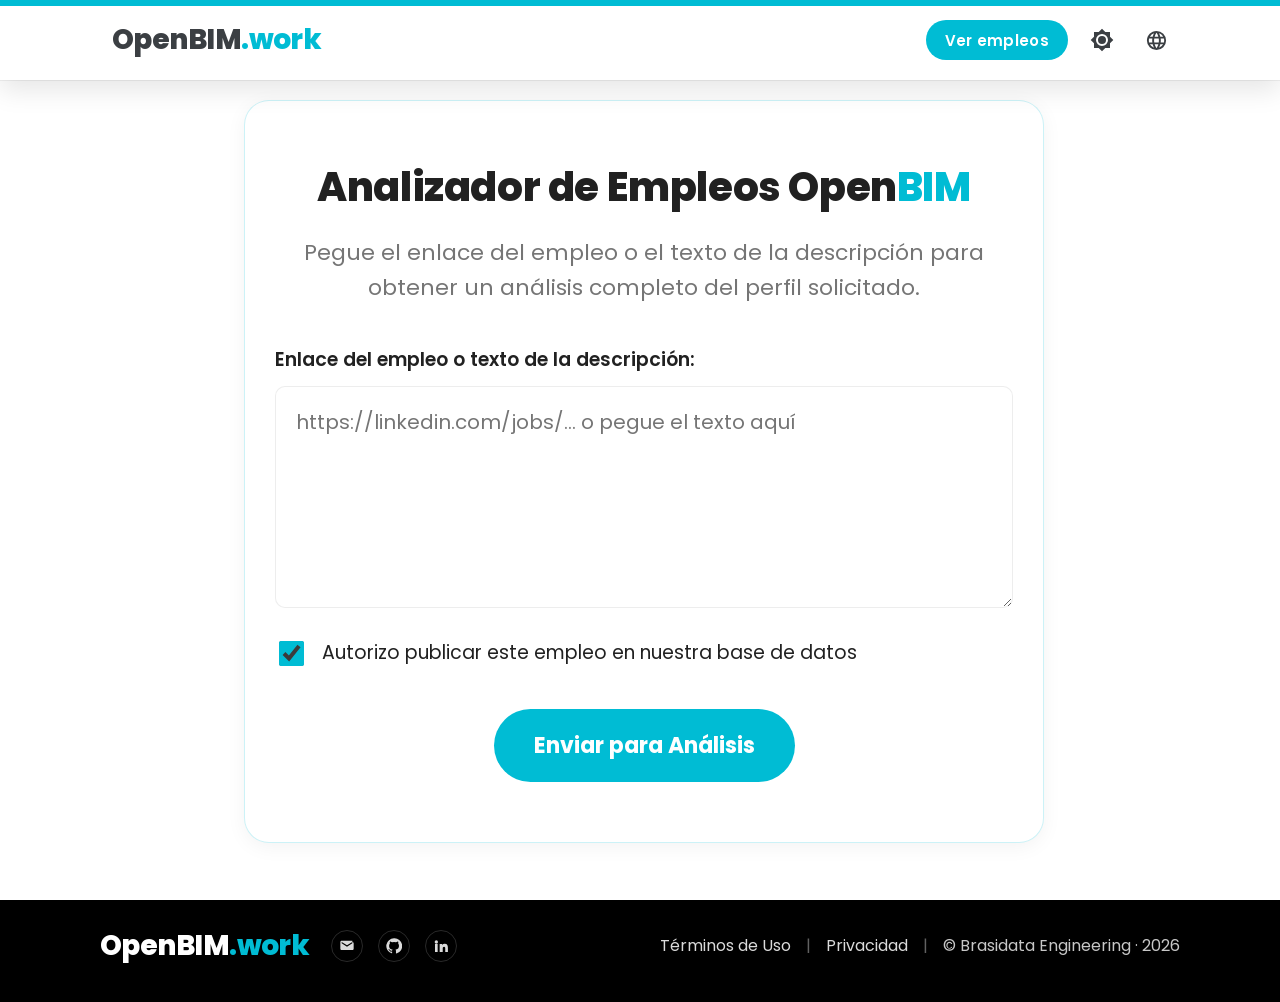
==== commit ae0dd750: "Deployed 5959f3c with MkDocs version: 1.6.1" ====
--- a/es/index.html
+++ b/es/index.html
@@ -26,7 +26,7 @@
         
       
       
-      <link rel="icon" href="../assets/images/logo-light.png">
+      <link rel="icon" href="../assets/images/favicon-dark.png">
       <meta name="generator" content="mkdocs-1.6.1, mkdocs-material-9.7.6">
     
     
@@ -153,8 +153,43 @@
 
     <div class="bd-header-actions" aria-label="Header actions">
       <div class="bd-header-ctas" aria-label="Header CTAs">
-        <a class="bd-header-cta bd-header-cta--primary" href="#" target="_blank" rel="noopener">Ver empleos</a>
+        <a id="btn-view-jobs" class="bd-header-cta bd-header-cta--primary" href="#">Ver empleos</a>
       </div>
+
+      <script>
+        // Corrige dinamicamente o link do Engine com base no ambiente (dev/prod)
+        document.addEventListener("DOMContentLoaded", function() {
+          var cta = document.getElementById("btn-view-jobs");
+          if (cta) {
+            // Garante agressivamente que não vai abrir nova aba
+            cta.removeAttribute("target");
+            cta.removeAttribute("rel");
+            cta.target = "_self";
+            
+            // Obter idioma da tag html do MkDocs (ex: "pt", "en", "es")
+            var lang = document.documentElement.lang || "en";
+            
+            // Define o link correto com o parâmetro de idioma
+            var baseUrl = "";
+            if (window.location.hostname === "localhost" || window.location.hostname === "127.0.0.1") {
+              baseUrl = "http://localhost:8080/";
+            } else {
+              baseUrl = "https://engine.openbim.work/"; // Substitua pelo URL real de prod do Engine
+            }
+            
+            cta.href = baseUrl + "?lang=" + lang;
+
+            // O MkDocs Material intercepta cliques em links externos via event listeners nativos.
+            // Para forçar a navegação na mesma aba, precisamos parar a propagação do evento dele
+            // e forçar a mudança do window.location manualmente.
+            cta.addEventListener("click", function(e) {
+              e.preventDefault();
+              e.stopPropagation();
+              window.location.href = this.href;
+            }, true);
+          }
+        });
+      </script>
 
       
         
@@ -425,23 +460,36 @@
 </style>
 
 <div class="job-analyzer-container">
-  <h1>Analizador de Empleos OpenBIM</h1>
-  <p class="subtitle">Pega el enlace del empleo o el texto descriptivo para recibir un análisis completo del perfil requerido.</p>
-
-  <form class="job-form" onsubmit="event.preventDefault(); alert('En desarrollo...');">
+  <h1>Analizador de Empleos Open<span class="bd-accent">BIM</span></h1>
+  <p class="subtitle">Pegue el enlace del empleo o el texto de la descripción para obtener un análisis completo del perfil solicitado.</p>
+
+  <form id="job-form" class="job-form" method="POST" action="http://localhost:8080/analyze?lang=es">
     <div class="form-group">
-      <label for="job-input">Enlace del empleo o texto correspondiente:</label>
-      <textarea id="job-input" class="form-control" rows="6" placeholder="https://linkedin.com/jobs/... o pega el texto aquí"></textarea>
+      <label for="job-input">Enlace del empleo o texto de la descripción:</label>
+      <textarea id="job-input" name="job_text" class="form-control" rows="6" placeholder="https://linkedin.com/jobs/... o pegue el texto aquí"></textarea>
     </div>
 
     <label class="toggle-group">
-      <input type="checkbox" id="auth-publish" checked>
+      <input type="checkbox" id="auth-publish" name="auth_publish" value="true" checked>
       <span>Autorizo publicar este empleo en nuestra base de datos</span>
     </label>
 
     <button type="submit" class="btn-send">Enviar para Análisis</button>
   </form>
 </div>
+
+<script>
+  document.addEventListener("DOMContentLoaded", function() {
+    var form = document.getElementById("job-form");
+    if (form) {
+      if (window.location.hostname === "localhost" || window.location.hostname === "127.0.0.1") {
+        form.action = "http://localhost:8080/analyze?lang=es";
+      } else {
+        form.action = "https://engine.openbim.work/analyze?lang=es";
+      }
+    }
+  });
+</script>
 
 
 
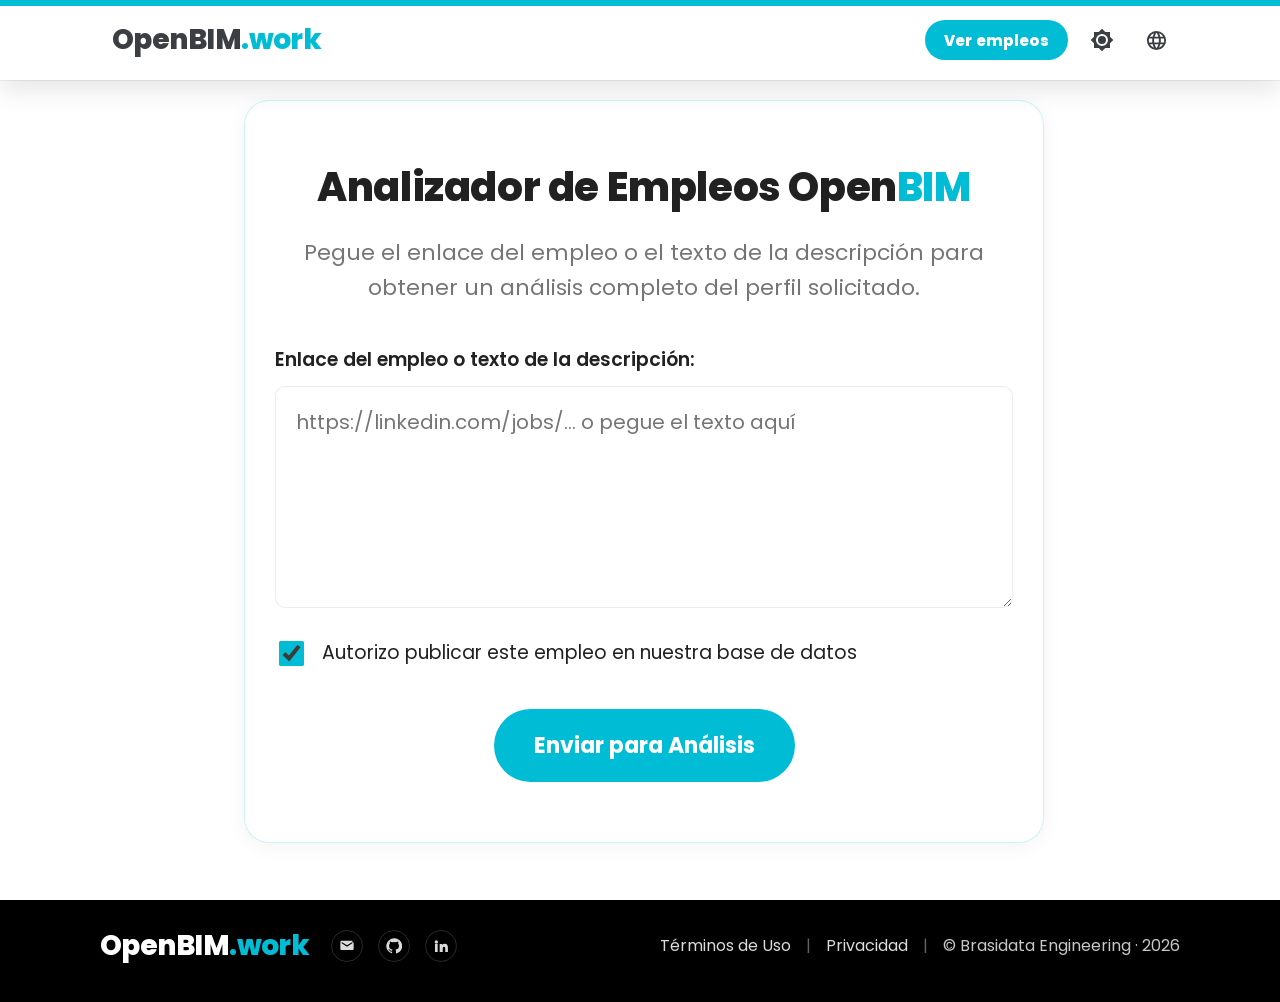
==== commit 14dd4d8b: "Deployed 5943d91 with MkDocs version: 1.6.1" ====
--- a/es/index.html
+++ b/es/index.html
@@ -125,6 +125,9 @@
 .ob-logo .work {
   color: #00bcd4; /* cyan for .work */
 }
+.md-nav__title .ob-logo .work {
+  color: #ffffff !important;
+}
 </style>
 <div class="ob-logo">
   OpenBIM<span class="work">.work</span>
@@ -304,6 +307,9 @@
 .ob-logo .work {
   color: #00bcd4; /* cyan for .work */
 }
+.md-nav__title .ob-logo .work {
+  color: #ffffff !important;
+}
 </style>
 <div class="ob-logo">
   OpenBIM<span class="work">.work</span>
--- a/assets/stylesheets/extra.css
+++ b/assets/stylesheets/extra.css
@@ -697,6 +697,7 @@
   background: #00bcd4;
   border-color: transparent;
   color: #ffffff;
+  font-weight: 800;
 }
 
 html[data-md-color-scheme="slate"] .bd-header-cta {
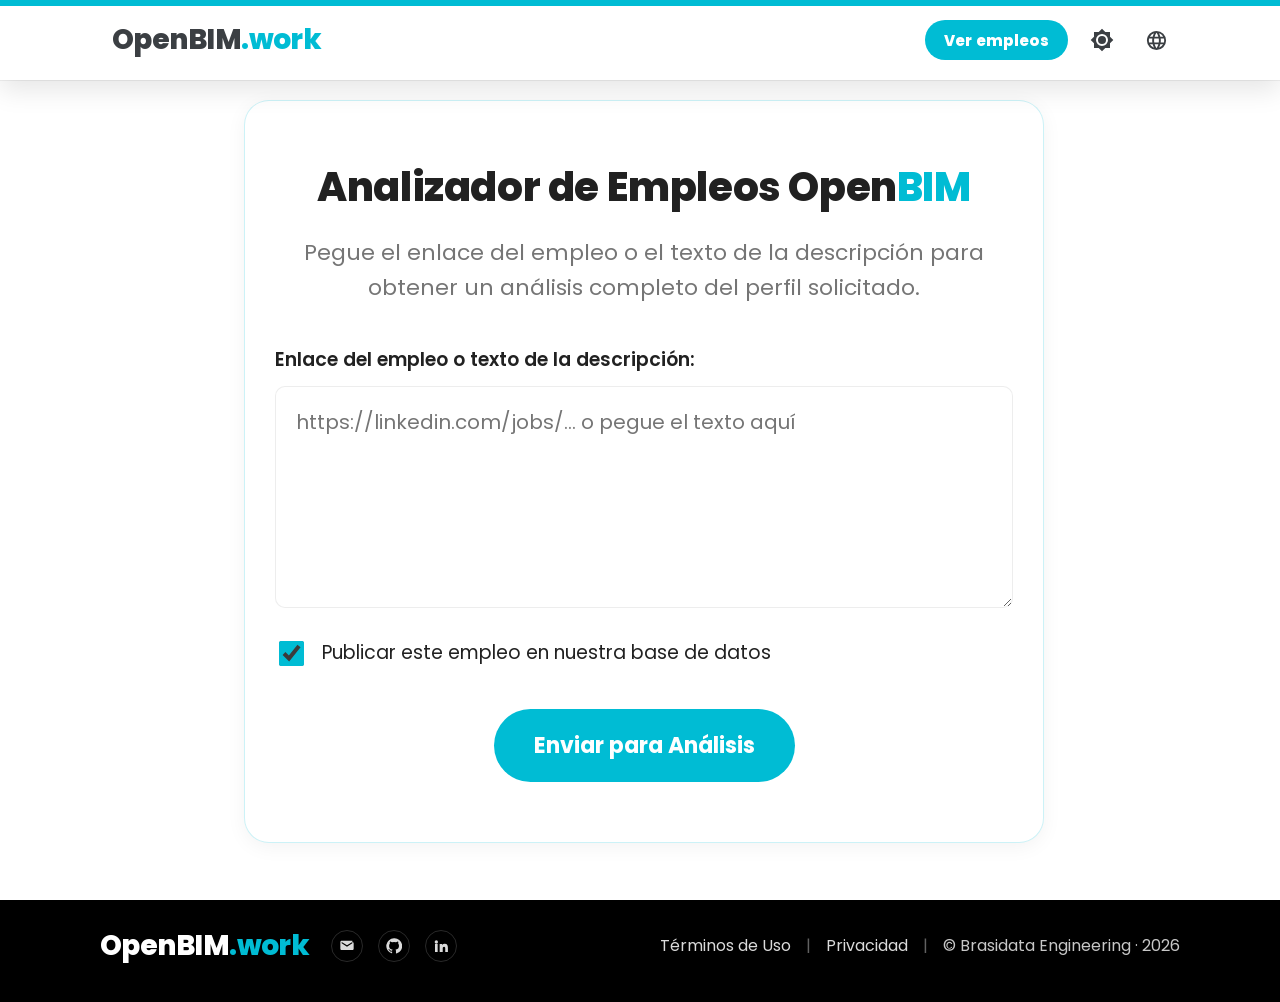
==== commit 818951d7: "Deployed 6f7507d with MkDocs version: 1.6.1" ====
--- a/es/index.html
+++ b/es/index.html
@@ -180,7 +180,11 @@
               baseUrl = "https://engine.openbim.work/"; // Substitua pelo URL real de prod do Engine
             }
             
-            cta.href = baseUrl + "?lang=" + lang;
+            var scheme =
+              localStorage.getItem("ob-theme-preference") ||
+              document.documentElement.getAttribute("data-md-color-scheme") ||
+              "default";
+            cta.href = baseUrl + "?lang=" + encodeURIComponent(lang) + "&scheme=" + encodeURIComponent(scheme);
 
             // O MkDocs Material intercepta cliques em links externos via event listeners nativos.
             // Para forçar a navegação na mesma aba, precisamos parar a propagação do evento dele
@@ -477,7 +481,7 @@
 
     <label class="toggle-group">
       <input type="checkbox" id="auth-publish" name="auth_publish" value="true" checked>
-      <span>Autorizo publicar este empleo en nuestra base de datos</span>
+      <span>Publicar este empleo en nuestra base de datos</span>
     </label>
 
     <button type="submit" class="btn-send">Enviar para Análisis</button>
